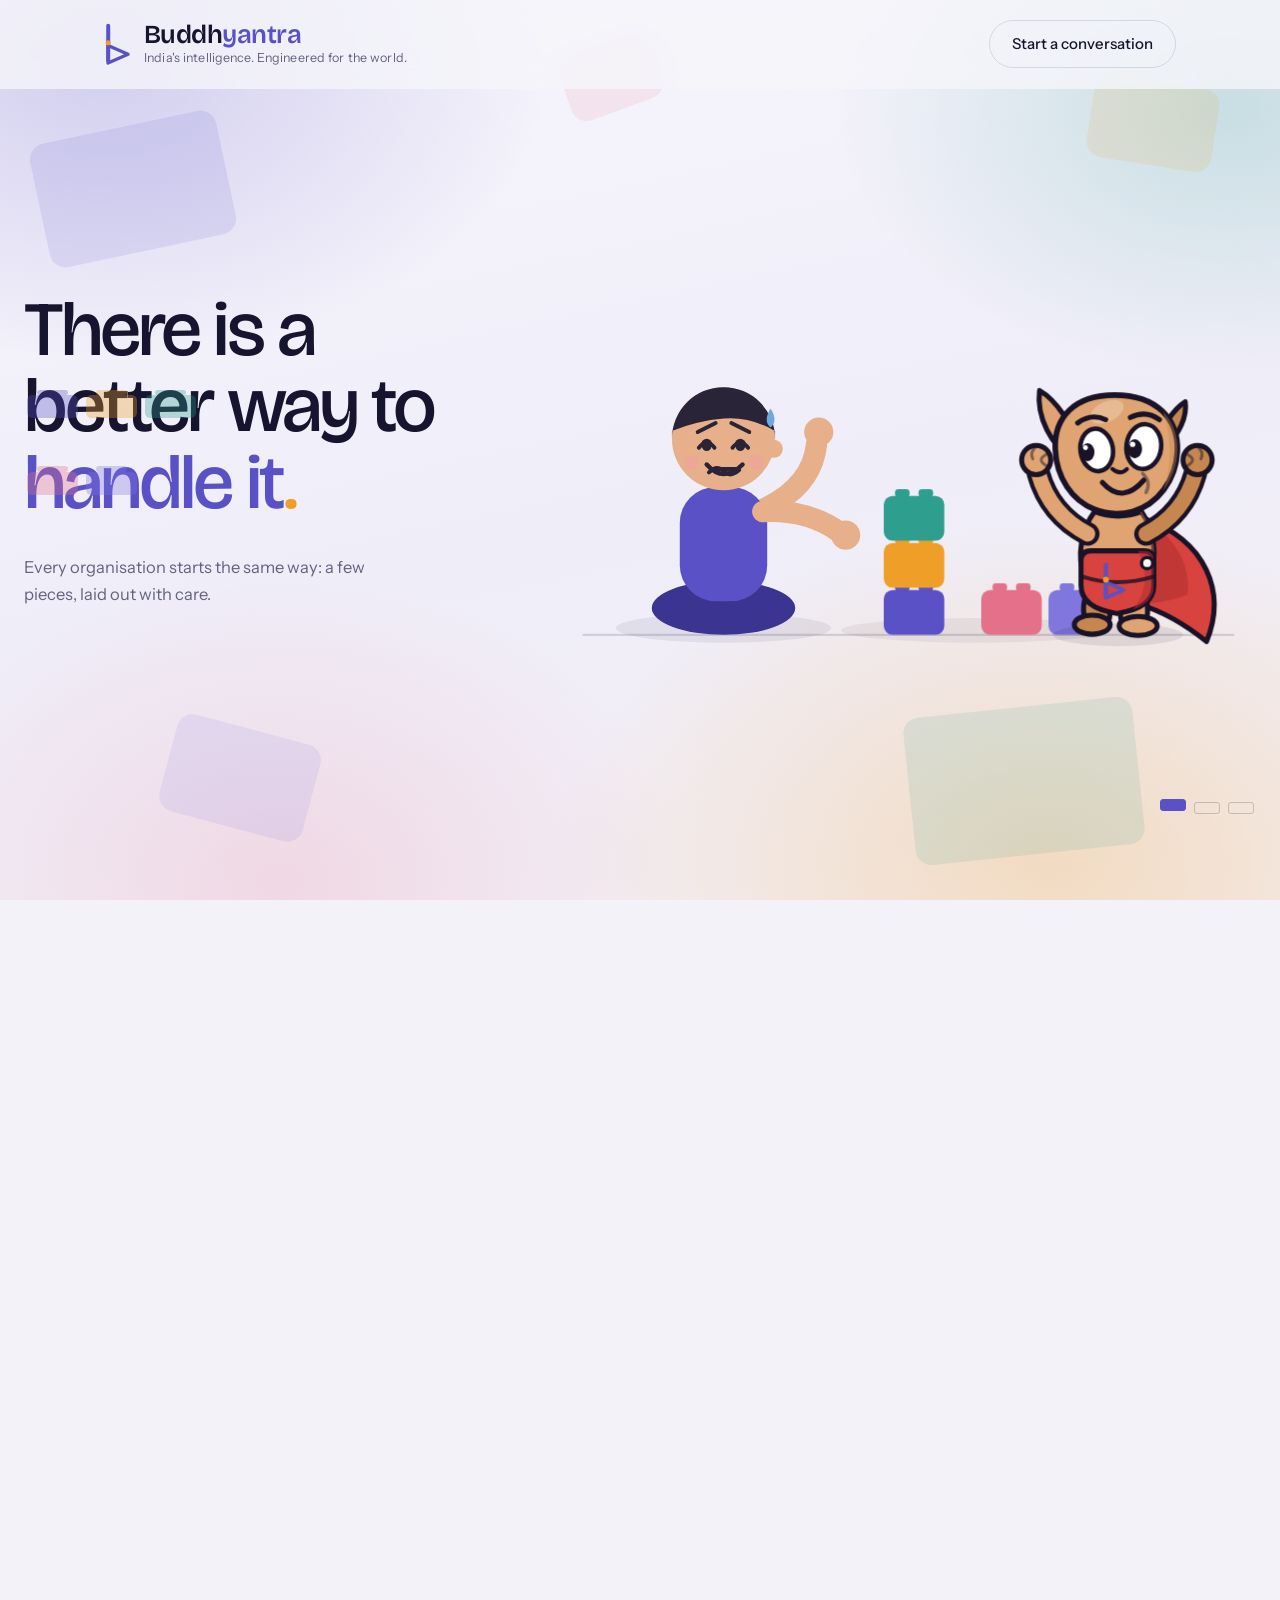
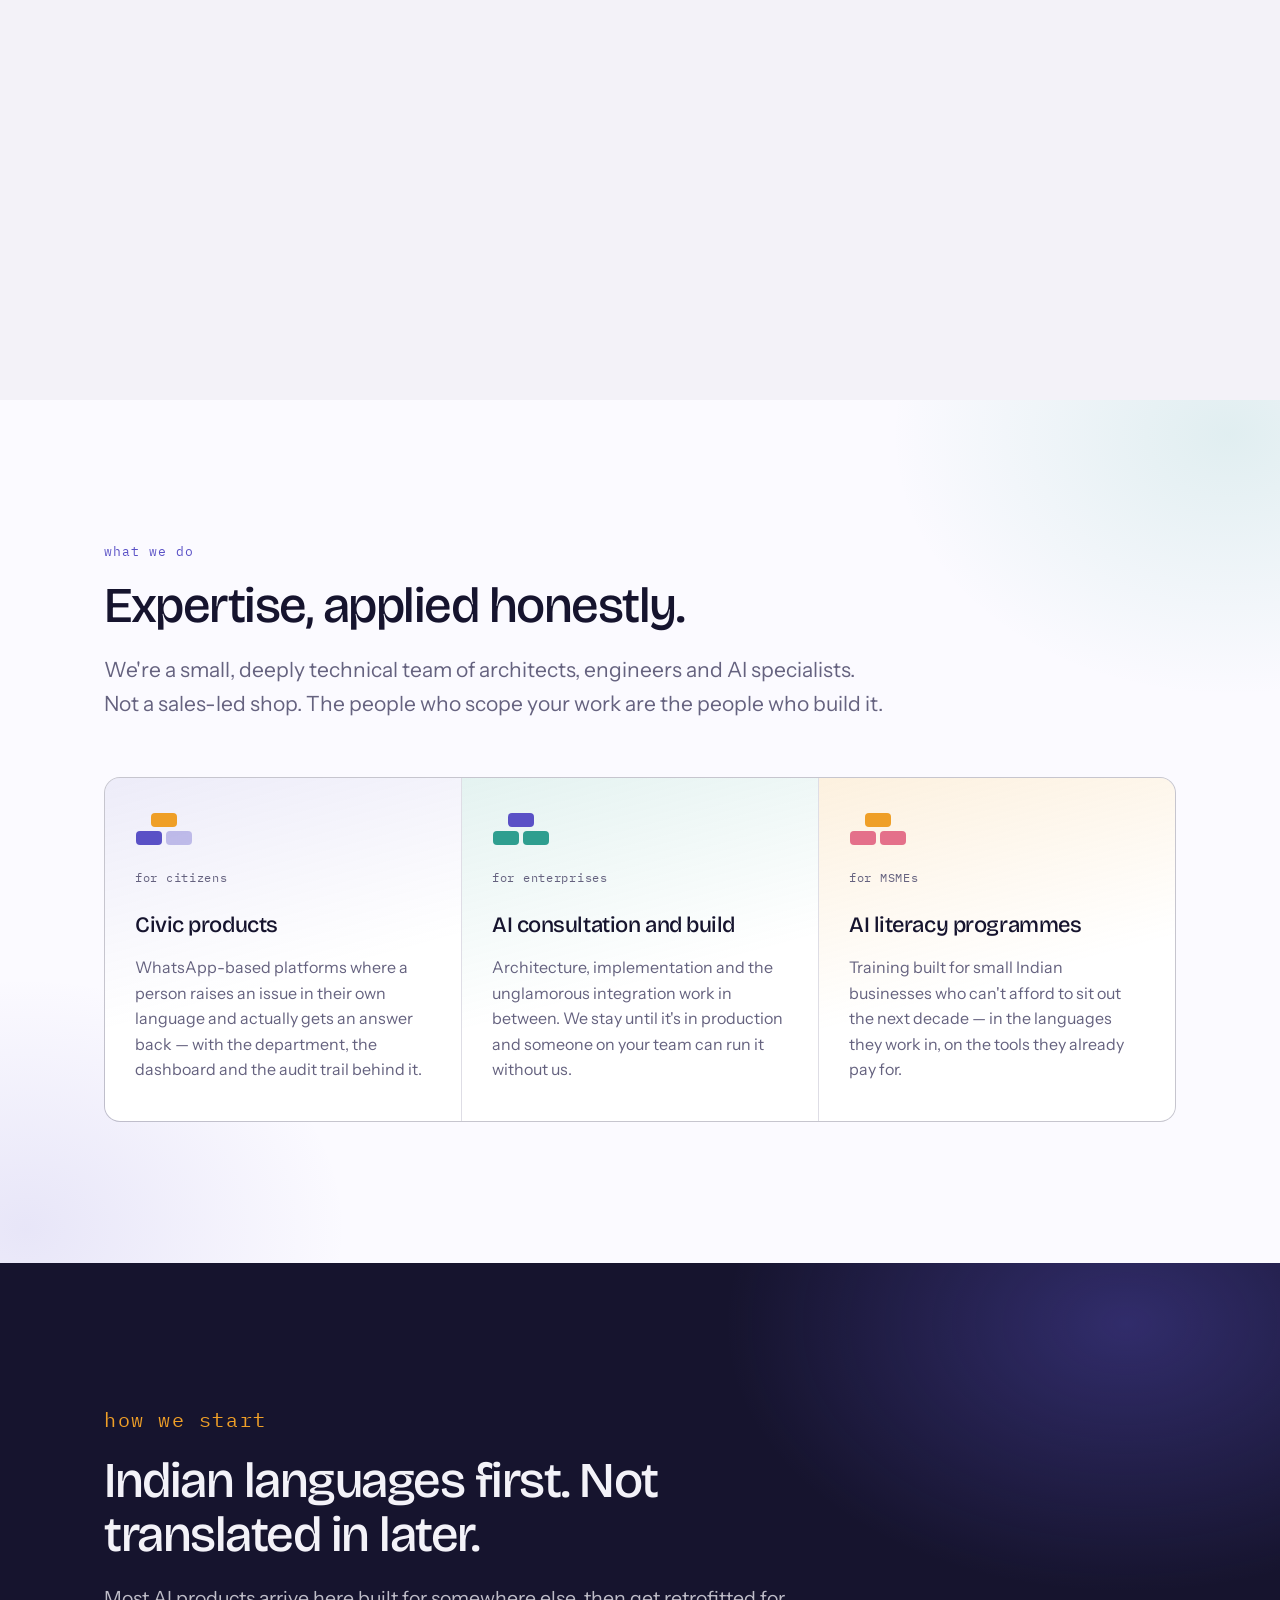
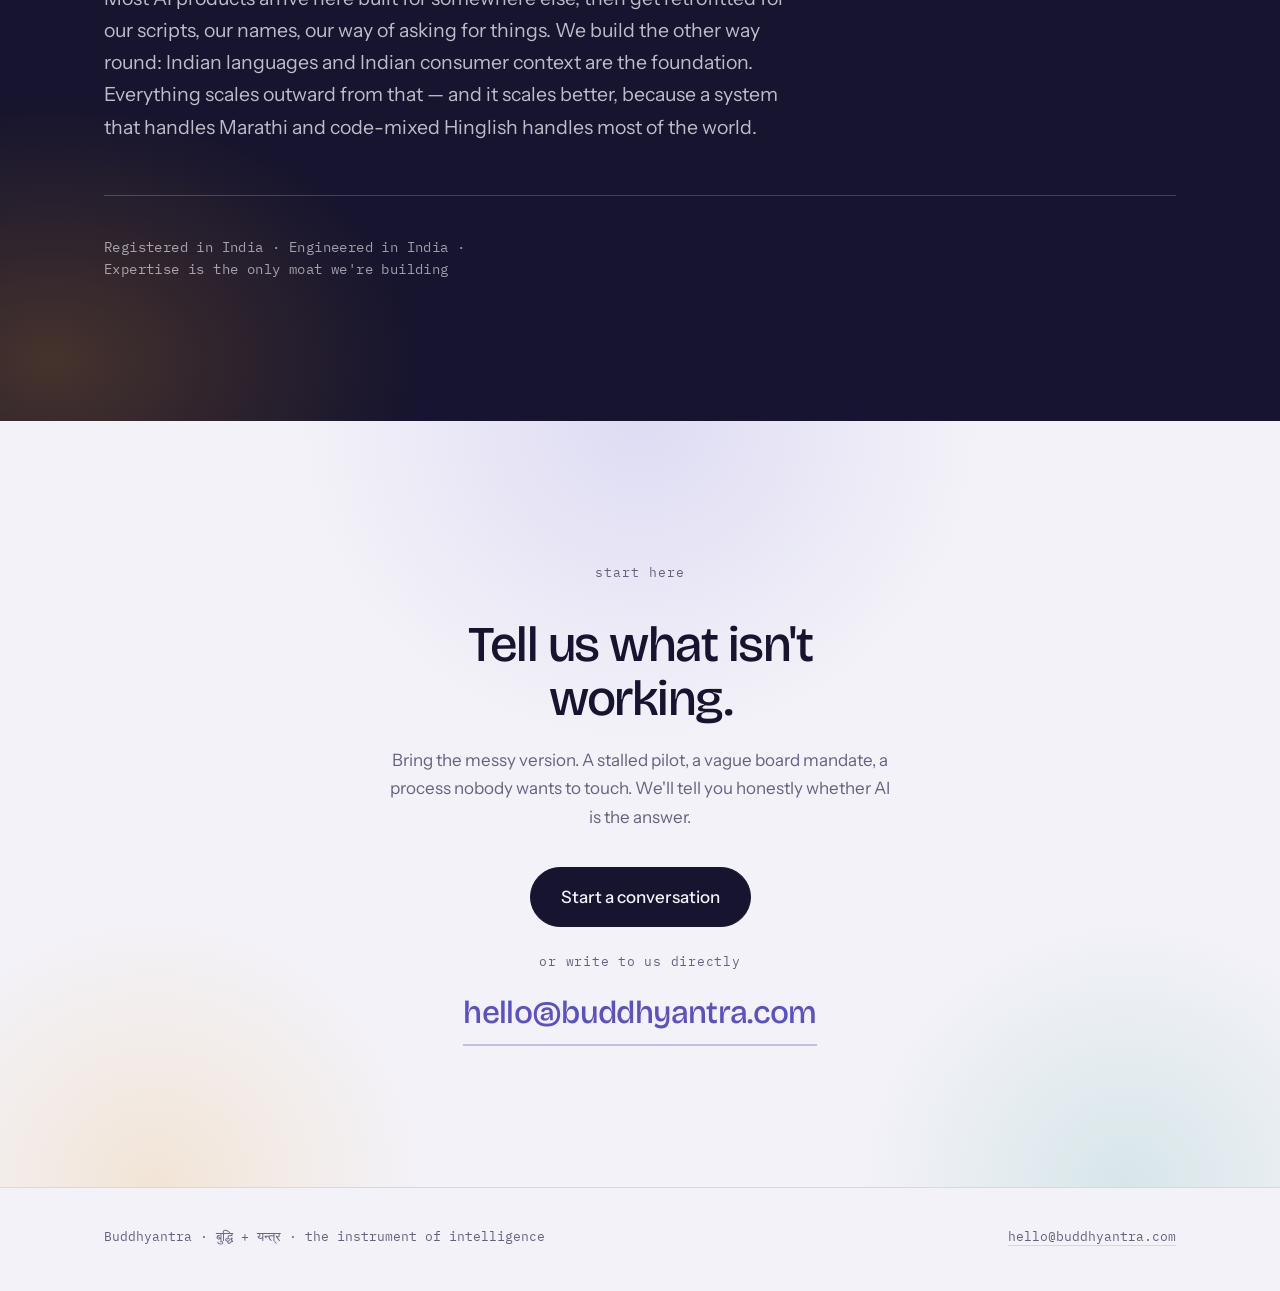
==== index.html @ 1460a819 "Update SVG path and circle positions for improved visual accuracy" ====
<!DOCTYPE html>
<html lang="en">
<head>
<meta charset="utf-8">
<meta name="viewport" content="width=device-width, initial-scale=1">
<title>Buddhyantra — India's intelligence. Engineered for the world.</title>
<meta name="description" content="An India-registered AI expertise company. Civic products, enterprise AI implementation, and AI literacy programmes for MSMEs.">
<link rel="preconnect" href="https://fonts.googleapis.com">
<link rel="preconnect" href="https://fonts.gstatic.com" crossorigin>
<link href="https://fonts.googleapis.com/css2?family=Bricolage+Grotesque:opsz,wght@12..96,400;12..96,500;12..96,700&family=IBM+Plex+Mono:wght@400;500&family=Instrument+Sans:wght@400;500;600&display=swap" rel="stylesheet">
<style>
:root{
  --paper:#F3F2F8;
  --paper-2:#FBFAFF;
  --ink:#16142E;
  --indigo:#5A51C6;
  --indigo-deep:#3B3490;
  --lav:#7F77DD;
  --marigold:#EF9F27;
  --teal:#2E9E8F;
  --rose:#E4708A;
  --cape:#D8433F;
  --cape-2:#B32F2F;
  --skin:#E8B08A;
  --skin-2:#E0A472;
  --skin-sh:#C6864F;
  --outline:#1A1226;
  --muted:#65627F;
  --line:rgba(22,20,46,.12);
  --display:"Bricolage Grotesque",system-ui,sans-serif;
  --body:"Instrument Sans",system-ui,sans-serif;
  --mono:"IBM Plex Mono",ui-monospace,monospace;
}
*{box-sizing:border-box}
html{scroll-behavior:smooth}
body{
  margin:0;background:var(--paper);color:var(--ink);
  font-family:var(--body);font-size:17px;line-height:1.65;
  -webkit-font-smoothing:antialiased;
}
.wrap{max-width:1120px;margin:0 auto;padding:0 24px}
.wrap-wide{max-width:1340px}
a{color:inherit}
:focus-visible{outline:2px solid var(--indigo);outline-offset:3px;border-radius:4px}

/* ---------- header ---------- */
.site-head{
  position:fixed;top:0;left:0;right:0;z-index:40;
  backdrop-filter:blur(12px);background:rgba(246,245,251,.8);
  border-bottom:1px solid transparent;transition:border-color .3s;
}
.site-head.stuck{border-bottom-color:var(--line)}
.head-in{display:flex;align-items:center;justify-content:space-between;gap:20px;height:88px}
.brand{display:flex;align-items:center;gap:13px;text-decoration:none;min-width:0}
.brand-txt{display:flex;flex-direction:column;gap:2px;min-width:0}
.brand-name{font-family:var(--display);font-size:26px;font-weight:600;letter-spacing:-.02em;line-height:1}
.brand-name em{font-style:normal;color:var(--indigo)}
.brand-tag{font-family:var(--body);font-size:12.5px;color:var(--muted);letter-spacing:.01em;line-height:1.3}
.btn{
  display:inline-block;font-family:var(--body);font-size:15px;font-weight:500;
  padding:11px 22px;border-radius:999px;text-decoration:none;white-space:nowrap;
  background:var(--ink);color:var(--paper);border:1px solid var(--ink);
  transition:background .2s,color .2s,transform .2s;
}
.btn:hover{background:var(--indigo);border-color:var(--indigo);transform:translateY(-1px)}
.btn-ghost{background:transparent;color:var(--ink);border-color:var(--line)}
.btn-ghost:hover{background:var(--ink);color:var(--paper);border-color:var(--ink)}
.btn-lg{font-size:17px;padding:15px 30px}

/* ---------- scroll stage ---------- */
.stage-wrap{height:400vh;position:relative}
.stage{
  position:sticky;top:0;height:100vh;min-height:620px;
  display:flex;align-items:center;overflow:hidden;
  background:
    radial-gradient(52% 50% at 8% 6%, rgba(90,81,198,.24), transparent 68%),
    radial-gradient(44% 42% at 96% 12%, rgba(46,158,143,.22), transparent 70%),
    radial-gradient(56% 54% at 82% 96%, rgba(239,159,39,.26), transparent 70%),
    radial-gradient(46% 48% at 22% 98%, rgba(228,112,138,.18), transparent 70%),
    linear-gradient(168deg, #F7F5FC 0%, #EFEDF8 55%, #F4F0F7 100%);
}
.stage-bg{position:absolute;inset:0;pointer-events:none;z-index:0}
.fb{position:absolute;display:block;border-radius:16px;opacity:.12}
.fb1{--r:-12deg;width:190px;height:126px;background:var(--indigo);left:3%;top:14%;
  transform:rotate(var(--r));animation:floatA 15s ease-in-out infinite}
.fb2{--r:9deg;width:126px;height:84px;background:var(--marigold);right:5%;top:9%;
  transform:rotate(var(--r));animation:floatB 18s ease-in-out infinite}
.fb3{--r:-6deg;width:230px;height:148px;background:var(--teal);right:11%;bottom:5%;
  transform:rotate(var(--r));animation:floatA 21s ease-in-out infinite reverse}
.fb4{--r:15deg;width:148px;height:100px;background:var(--lav);left:13%;bottom:8%;
  transform:rotate(var(--r));animation:floatB 13s ease-in-out infinite reverse}
.fb5{--r:-20deg;width:96px;height:66px;background:var(--rose);left:44%;top:5%;
  transform:rotate(var(--r));animation:floatA 17s ease-in-out infinite}
@keyframes floatA{0%,100%{transform:rotate(var(--r)) translateY(0)}
  50%{transform:rotate(var(--r)) translateY(-28px)}}
@keyframes floatB{0%,100%{transform:rotate(var(--r)) translate(0,0)}
  50%{transform:rotate(var(--r)) translate(-18px,20px)}}

.stage-grid{
  position:relative;z-index:1;
  display:grid;grid-template-columns:.84fr 1.16fr;gap:34px;align-items:center;width:100%;
}
.stage-grid > div{min-width:0}
.sentence-wrap{position:relative;font-family:var(--display);
  font-size:clamp(38px,6vw,86px);line-height:1}
.sentence{margin:0;font-size:inherit;font-weight:500;line-height:1;letter-spacing:-.038em}
.ph-layer{position:absolute;inset:0;font-size:inherit;pointer-events:none}
.ph{position:absolute;left:.04em;height:1em;display:flex;align-items:center;gap:.11em;
  transition:opacity .5s ease,transform .6s cubic-bezier(.2,.9,.3,1)}
.ph-2{top:1em}
.ph-3{top:2em}
.ph i{position:relative;display:block;width:.66em;height:.3em;border-radius:.07em;opacity:.32}
.ph i::before{content:"";position:absolute;left:.13em;top:-.075em;
  width:.4em;height:.075em;border-radius:.04em;background:inherit}
.ph-2 i:nth-child(1){background:var(--indigo)}
.ph-2 i:nth-child(2){background:var(--marigold)}
.ph-2 i:nth-child(3){background:var(--teal)}
.ph-3 i:nth-child(1){background:var(--rose)}
.ph-3 i:nth-child(2){background:var(--lav)}
.stage[data-beat="1"] .ph-2,
.stage[data-beat="2"] .ph-2,
.stage[data-beat="2"] .ph-3{opacity:0;transform:translateX(-.18em)}
.line{display:block;opacity:0;transform:translateY(30px) rotate(-2.6deg);
  transform-origin:left bottom;
  transition:opacity .5s ease,transform .85s cubic-bezier(.18,1.15,.3,1)}
.line.on{opacity:1;transform:none}
.line-3{color:var(--indigo)}
.dot{color:var(--marigold)}

.beat-note{margin:32px 0 0;max-width:36ch;color:var(--muted);font-size:16.5px;min-height:3.3em}
.beat-note span{display:none}
.beat-note span.on{display:inline;animation:noteIn .5s ease both}
@keyframes noteIn{from{opacity:0;transform:translateY(6px)}to{opacity:1;transform:none}}

.beats{position:absolute;right:26px;bottom:86px;z-index:2;display:flex;gap:8px}
.beats i{display:block;width:26px;height:12px;border-radius:3px;
  border:1.5px solid rgba(22,20,46,.2);background:transparent;
  transition:background .45s,border-color .45s,transform .45s}
.beats i.on{background:var(--indigo);border-color:var(--indigo);transform:translateY(-3px)}

/* ---------- scene ---------- */
.scene{width:100%;height:auto;max-height:86vh;display:block}
.cam{transform-box:view-box;transform-origin:300px 300px;
  transform:scale(calc(1 + var(--p,0) * .05))}

.blk{transform-box:view-box;transform-origin:0 0;
  transition:transform 900ms cubic-bezier(.22,.85,.28,1)}
.stage[data-beat="2"] .blk{transition-duration:1000ms;
  transition-timing-function:cubic-bezier(.16,1.3,.3,1)}
.bi{transform-box:fill-box;transform-origin:50% 50%;
  animation:drop .75s cubic-bezier(.2,1.25,.35,1) both}
@keyframes drop{from{transform:translateY(-52px);opacity:0}to{transform:none;opacity:1}}
#b1 .bi{animation-delay:.10s} #b2 .bi{animation-delay:.22s} #b3 .bi{animation-delay:.34s}
#b4 .bi{animation-delay:.46s} #b5 .bi{animation-delay:.58s}

#tower{transform-box:view-box;transform-origin:315px 380px}
.stage[data-beat="1"] #tower{animation:teeter 1.15s ease-in-out infinite}
@keyframes teeter{0%,100%{transform:rotate(-1.5deg)}50%{transform:rotate(2deg)}}
.stage[data-beat="2"] #tower{animation:settle .55s cubic-bezier(.25,.9,.3,1) 1s both}
@keyframes settle{0%,100%{transform:none}40%{transform:scaleY(.955) scaleX(1.02)}}

.kid-wrap{transform-box:view-box;transform-origin:145px 380px;
  animation:bob 3.8s ease-in-out infinite}
@keyframes bob{0%,100%{transform:translateY(0)}50%{transform:translateY(-3.5px)}}
.stage[data-beat="1"] .kid-wrap{animation:fret .55s ease-in-out infinite}
@keyframes fret{0%,100%{transform:translate(0,0)}25%{transform:translate(-2px,1px)}75%{transform:translate(2px,-1px)}}
.stage[data-beat="2"] .kid-wrap{animation:hop 4s cubic-bezier(.25,.9,.3,1) .95s infinite}
@keyframes hop{
  0%{transform:translateY(0)} 6%{transform:translateY(-13px)}
  13%{transform:translateY(0)} 19%{transform:translateY(-6px)}
  25%,100%{transform:translateY(0)}
}

.fx{opacity:0;transition:opacity .35s ease}
.sweat{transform-box:fill-box;transform-origin:50% 50%}
.stage[data-beat="1"] .sweat{animation:sweat 1.8s ease-in infinite}
@keyframes sweat{0%{transform:translateY(0);opacity:0}18%{opacity:1}
  72%{opacity:1}100%{transform:translateY(17px);opacity:0}}

.wob{opacity:0}
.stage[data-beat="1"] .wob{animation:wob 1.15s ease-in-out infinite}
@keyframes wob{0%,100%{opacity:.15}50%{opacity:.75}}

/* hero kid */
.hero{opacity:0;transform-box:view-box;transform-origin:0 0;
  transform:translate(160px,-34px) rotate(7deg);
  transition:opacity .5s ease,transform 1.05s cubic-bezier(.2,1.08,.3,1)}
.stage[data-beat="2"] .hero{opacity:1;transform:none}
.hero-in{transform-box:view-box;transform-origin:0 0}
.stage[data-beat="2"] .hero-in{animation:heroBob 3s ease-in-out 1.15s infinite}
@keyframes heroBob{0%,100%{transform:translateY(0)}50%{transform:translateY(-5px)}}
.cape{transform-box:view-box;transform-origin:519px 266px}
.stage[data-beat="2"] .cape{animation:flutter 1.7s ease-in-out infinite}
@keyframes flutter{0%,100%{transform:rotate(-2.5deg) skewY(1deg)}50%{transform:rotate(3.5deg) skewY(-1.5deg)}}
.bolt{transform-box:fill-box;transform-origin:50% 100%}
.stage[data-beat="2"] .bolt{animation:zap 2.6s ease-in-out 1.4s infinite}
@keyframes zap{0%,80%,100%{transform:scale(1)}88%{transform:scale(1.16) rotate(-6deg)}}

.spark{transform-box:fill-box;transform-origin:50% 50%;opacity:0}
.stage[data-beat="2"] .spark{animation:pop 1s ease-out both}
@keyframes pop{0%{transform:scale(0) rotate(0);opacity:0}
  35%{opacity:1}100%{transform:scale(1.6) rotate(70deg);opacity:0}}
.s1{animation-delay:1.05s} .s2{animation-delay:1.18s} .s3{animation-delay:1.3s}
.s4{animation-delay:1.42s} .s5{animation-delay:1.54s}

.stage[data-beat="0"] .f-calm,
.stage[data-beat="1"] .f-tense,
.stage[data-beat="2"] .f-happy{opacity:1}
.stage[data-beat="0"] .arm-reach,
.stage[data-beat="1"] .arm-reach,
.stage[data-beat="2"] .arm-up{opacity:1}

.stage[data-beat="0"] #b1{transform:translate(315px,360px) rotate(0deg)}
.stage[data-beat="0"] #b2{transform:translate(315px,318px) rotate(0deg)}
.stage[data-beat="0"] #b3{transform:translate(315px,276px) rotate(0deg)}
.stage[data-beat="0"] #b4{transform:translate(402px,360px) rotate(0deg)}
.stage[data-beat="0"] #b5{transform:translate(462px,360px) rotate(0deg)}

.stage[data-beat="1"] #b1{transform:translate(315px,360px) rotate(-4deg)}
.stage[data-beat="1"] #b2{transform:translate(307px,316px) rotate(-11deg)}
.stage[data-beat="1"] #b3{transform:translate(291px,271px) rotate(-20deg)}
.stage[data-beat="1"] #b4{transform:translate(267px,227px) rotate(-32deg)}
.stage[data-beat="1"] #b5{transform:translate(234px,187px) rotate(-47deg)}

.stage[data-beat="2"] #b1{transform:translate(300px,360px) rotate(0deg)}
.stage[data-beat="2"] #b4{transform:translate(358px,360px) rotate(0deg);transition-delay:.06s}
.stage[data-beat="2"] #b2{transform:translate(416px,360px) rotate(0deg);transition-delay:.12s}
.stage[data-beat="2"] #b3{transform:translate(329px,318px) rotate(0deg);transition-delay:.3s}
.stage[data-beat="2"] #b5{transform:translate(387px,318px) rotate(0deg);transition-delay:.44s}

/* ---------- bands ---------- */
.band{padding:clamp(84px,11vw,150px) 0;position:relative}
.band-paper{
  background:
    radial-gradient(40% 46% at 96% 4%, rgba(46,158,143,.13), transparent 66%),
    radial-gradient(38% 44% at 2% 96%, rgba(90,81,198,.12), transparent 66%),
    var(--paper-2);
}
.label{font-family:var(--mono);font-size:12.5px;letter-spacing:.08em;color:var(--indigo);margin:0 0 18px}
h2{font-family:var(--display);font-weight:500;letter-spacing:-.03em;
  font-size:clamp(30px,4.2vw,50px);line-height:1.08;margin:0 0 20px}
.lede{font-size:clamp(18px,2vw,21px);line-height:1.6;color:var(--muted);max-width:56ch;margin:0}

.reveal{opacity:0;transform:translateY(22px);
  transition:opacity .7s ease,transform .8s cubic-bezier(.2,.9,.3,1)}
.reveal.in{opacity:1;transform:none}

.offers{display:grid;grid-template-columns:repeat(3,1fr);gap:1px;
  background:var(--line);border:1px solid var(--line);border-radius:16px;
  overflow:hidden;margin-top:56px}
.offer{padding:34px 30px 38px}
.offer-a{background:linear-gradient(165deg,rgba(90,81,198,.11),rgba(255,255,255,0) 58%),#FFF}
.offer-b{background:linear-gradient(165deg,rgba(46,158,143,.13),rgba(255,255,255,0) 58%),#FFF}
.offer-c{background:linear-gradient(165deg,rgba(239,159,39,.15),rgba(255,255,255,0) 58%),#FFF}
.offer .who{font-family:var(--mono);font-size:12px;letter-spacing:.06em;color:var(--muted);margin:0 0 20px}
.offer h3{font-family:var(--display);font-weight:500;font-size:22px;letter-spacing:-.02em;margin:0 0 12px}
.offer p{margin:0;font-size:16px;color:var(--muted);line-height:1.6}
.glyph{display:block;margin:0 0 22px}
.glyph rect{transition:transform .5s cubic-bezier(.2,1.2,.3,1);transform-box:fill-box;transform-origin:50% 100%}
.offer:hover .glyph rect:nth-child(3){transform:translateY(-5px)}

.claim{
  background:
    radial-gradient(46% 52% at 88% 8%, rgba(90,81,198,.4), transparent 68%),
    radial-gradient(42% 50% at 4% 92%, rgba(239,159,39,.22), transparent 68%),
    var(--ink);
  color:var(--paper);
}
.claim .label{color:var(--marigold)}
.claim h2{max-width:20ch}
.claim p{color:rgba(243,242,248,.76);max-width:54ch;font-size:clamp(17px,1.8vw,19.5px)}
.claim .rule{height:1px;background:rgba(243,242,248,.2);margin:52px 0 40px}
.claim .aside{font-family:var(--mono);font-size:13.5px;color:rgba(243,242,248,.62);letter-spacing:.03em;margin:0}

.cta{
  text-align:center;
  background:
    radial-gradient(38% 60% at 50% 0%, rgba(127,119,221,.18), transparent 70%),
    radial-gradient(30% 50% at 12% 100%, rgba(239,159,39,.16), transparent 70%),
    radial-gradient(30% 50% at 88% 100%, rgba(46,158,143,.14), transparent 70%),
    var(--paper);
}
.cta h2{max-width:16ch;margin-inline:auto}
.cta p{margin:0 auto 36px;max-width:46ch;color:var(--muted)}
.cta-actions{display:flex;flex-direction:column;align-items:center;gap:16px}
.cta .mail-hint{font-family:var(--mono);font-size:12.5px;letter-spacing:.06em;
  color:var(--muted);margin:8px 0 0}
.mail-link{font-family:var(--display);font-size:clamp(21px,2.7vw,32px);font-weight:500;
  letter-spacing:-.02em;color:var(--indigo);text-decoration:none;padding-bottom:4px;
  border-bottom:2px solid rgba(90,81,198,.32);transition:color .2s,border-color .2s}
.mail-link:hover{color:var(--indigo-deep);border-bottom-color:var(--indigo-deep)}

.site-foot{border-top:1px solid var(--line);padding:38px 0 44px;background:var(--paper)}
.foot-in{display:flex;flex-wrap:wrap;gap:20px;align-items:center;justify-content:space-between}
.foot-in p{margin:0;font-family:var(--mono);font-size:13px;color:var(--muted)}
.foot-in a{color:var(--muted);text-decoration:none;border-bottom:1px solid var(--line)}
.foot-in a:hover{color:var(--ink)}

@media (max-width:900px){
  .head-in{height:78px}
  .brand-tag{display:none}
  .brand-name{font-size:22px}
  .stage-wrap{height:330vh}
  .stage-grid{grid-template-columns:1fr;gap:10px}
  .scene{order:-1;max-height:44vh}
  .beats{bottom:26px;right:20px}
  .beat-note{min-height:4.6em;margin-top:20px}
  .fb1,.fb3{display:none}
  .offers{grid-template-columns:1fr;margin-top:40px}
}
@media (prefers-reduced-motion:reduce){
  html{scroll-behavior:auto}
  *,*::before,*::after{animation:none !important;transition-duration:.01ms !important}
  .line,.reveal{opacity:1;transform:none}
  .cam{transform:none}
}
</style>
</head>
<body>

<header class="site-head" id="head">
  <div class="wrap head-in">
    <a class="brand" href="#top" aria-label="Buddhyantra, home">
      <svg width="27" height="43" viewBox="0 0 74 118" aria-hidden="true">
        <rect x="6" y="2" width="11" height="106" rx="5.5" fill="#5A51C6"/>
        <path d="M11 62 L66 86 L11 110 Z" fill="none" stroke="#5A51C6" stroke-width="9" stroke-linejoin="round" stroke-linecap="round"/>
        <circle cx="11.5" cy="54" r="7" fill="#EF9F27"/>
      </svg>
      <span class="brand-txt">
        <span class="brand-name">Buddh<em>yantra</em></span>
        <span class="brand-tag">India's intelligence. Engineered for the world.</span>
      </span>
    </a>
    <a class="btn btn-ghost" href="#talk">Start a conversation</a>
  </div>
</header>

<main id="top">

<section class="stage-wrap" id="stagewrap">
  <div class="stage" id="stage" data-beat="0">
    <div class="stage-bg" aria-hidden="true">
      <span class="fb fb1"></span><span class="fb fb2"></span><span class="fb fb3"></span>
      <span class="fb fb4"></span><span class="fb fb5"></span>
    </div>
    <div class="beats" aria-hidden="true"><i class="on"></i><i></i><i></i></div>

    <div class="wrap wrap-wide stage-grid">
      <div>
        <div class="sentence-wrap">
          <h1 class="sentence">
            <span class="line line-1 on">There is a</span>
            <span class="line line-2">better way to</span>
            <span class="line line-3">handle it<span class="dot">.</span></span>
          </h1>
          <div class="ph-layer" aria-hidden="true">
            <span class="ph ph-2"><i></i><i></i><i></i></span>
            <span class="ph ph-3"><i></i><i></i></span>
          </div>
        </div>
        <p class="beat-note" aria-live="polite">
          <span class="n1 on">Every organisation starts the same way: a few pieces, laid out with care.</span>
          <span class="n2">Then it grows. Models bolted on, pilots that never shipped, a stack nobody owns.</span>
          <span class="n3">We don't take the blocks away. We steady them, then show you how to build.</span>
        </p>
      </div>

      <svg class="scene" viewBox="0 0 620 430" role="img" aria-label="A child builds with blocks: a neat stack, then a toppling tower, then a solid structure steadied by a caped hero kid wearing the Buddhyantra mark.">
       <g class="cam">
        <ellipse cx="145" cy="374" rx="96" ry="13" fill="#16142E" opacity=".07"/>
        <ellipse cx="370" cy="376" rx="120" ry="11" fill="#16142E" opacity=".06"/>
        <line x1="20" y1="380" x2="600" y2="380" stroke="#16142E" stroke-opacity=".14" stroke-width="2" stroke-linecap="round"/>

        <g class="kid-wrap">
          <path class="fx arm-up" d="M180 268 Q224 248 228 210" fill="none" stroke="var(--skin)" stroke-width="19" stroke-linecap="round"/>
          <circle class="fx arm-up" cx="230" cy="199" r="13" fill="var(--skin)"/>
          <ellipse cx="145" cy="356" rx="64" ry="24" fill="var(--indigo-deep)"/>
          <rect x="106" y="248" width="78" height="102" rx="32" fill="var(--indigo)"/>
          <circle cx="190" cy="214" r="8" fill="var(--skin)"/>
          <circle cx="145" cy="205" r="46" fill="var(--skin)"/>
          <path d="M99 205 A46 46 0 0 1 191 205 L191 198 Q168 185 145 187 Q122 189 99 198 Z" fill="#2A2438"/>

          <g class="fx f-calm">
            <circle cx="130" cy="210" r="5" fill="#2A2438"/>
            <circle cx="160" cy="210" r="5" fill="#2A2438"/>
            <path d="M136 232 L156 232" stroke="#2A2438" stroke-width="3.5" stroke-linecap="round"/>
          </g>

          <g class="fx f-tense">
            <circle cx="130" cy="212" r="4" fill="#2A2438"/>
            <circle cx="160" cy="212" r="4" fill="#2A2438"/>
            <path d="M122 199 L138 191" stroke="#2A2438" stroke-width="3.5" stroke-linecap="round"/>
            <path d="M168 199 L152 191" stroke="#2A2438" stroke-width="3.5" stroke-linecap="round"/>
            <path d="M132 235 Q139 228 145 234 Q151 240 159 233" fill="none" stroke="#2A2438" stroke-width="3.5" stroke-linecap="round"/>
            <path class="sweat" d="M187 178 Q194 189 187 195 Q180 189 187 178 Z" fill="#6FA8DC"/>
          </g>

          <g class="fx f-happy">
            <circle cx="116" cy="226" r="7" fill="#F2A0A0" opacity=".5"/>
            <circle cx="174" cy="226" r="7" fill="#F2A0A0" opacity=".5"/>
            <path d="M123 213 Q130 204 137 213" fill="none" stroke="#2A2438" stroke-width="3.5" stroke-linecap="round"/>
            <path d="M153 213 Q160 204 167 213" fill="none" stroke="#2A2438" stroke-width="3.5" stroke-linecap="round"/>
            <path d="M130 228 Q145 245 162 228" fill="none" stroke="#2A2438" stroke-width="4" stroke-linecap="round"/>
          </g>

          <path class="fx arm-reach" d="M180 270 Q220 268 248 288" fill="none" stroke="var(--skin)" stroke-width="19" stroke-linecap="round"/>
          <circle class="fx arm-reach" cx="254" cy="291" r="13" fill="var(--skin)"/>
        </g>

        <g class="wob">
          <path d="M196 150 Q206 141 216 150" fill="none" stroke="#16142E" stroke-width="3" stroke-linecap="round" opacity=".55"/>
          <path d="M186 164 Q198 152 210 164" fill="none" stroke="#16142E" stroke-width="3" stroke-linecap="round" opacity=".3"/>
        </g>

        <g id="tower">
          <g class="blk" id="b1"><g class="bi">
            <rect x="-27" y="-20" width="54" height="40" rx="8" fill="var(--indigo)"/>
            <rect x="-17" y="-26" width="13" height="7" rx="3" fill="var(--indigo)"/>
            <rect x="4" y="-26" width="13" height="7" rx="3" fill="var(--indigo)"/>
          </g></g>
          <g class="blk" id="b2"><g class="bi">
            <rect x="-27" y="-20" width="54" height="40" rx="8" fill="var(--marigold)"/>
            <rect x="-17" y="-26" width="13" height="7" rx="3" fill="var(--marigold)"/>
            <rect x="4" y="-26" width="13" height="7" rx="3" fill="var(--marigold)"/>
          </g></g>
          <g class="blk" id="b3"><g class="bi">
            <rect x="-27" y="-20" width="54" height="40" rx="8" fill="var(--teal)"/>
            <rect x="-17" y="-26" width="13" height="7" rx="3" fill="var(--teal)"/>
            <rect x="4" y="-26" width="13" height="7" rx="3" fill="var(--teal)"/>
          </g></g>
          <g class="blk" id="b4"><g class="bi">
            <rect x="-27" y="-20" width="54" height="40" rx="8" fill="var(--rose)"/>
            <rect x="-17" y="-26" width="13" height="7" rx="3" fill="var(--rose)"/>
            <rect x="4" y="-26" width="13" height="7" rx="3" fill="var(--rose)"/>
          </g></g>
          <g class="blk" id="b5"><g class="bi">
            <rect x="-27" y="-20" width="54" height="40" rx="8" fill="var(--lav)"/>
            <rect x="-17" y="-26" width="13" height="7" rx="3" fill="var(--lav)"/>
            <rect x="4" y="-26" width="13" height="7" rx="3" fill="var(--lav)"/>
          </g></g>
        </g>

        <g class="fx hero">
         <g class="hero-in">
          <defs>
            <clipPath id="hclip"><path d="M494 166 C532 166 551 188 550 216 C549 242 532 264 510 270 C498 273 486 272 476 268 C456 260 442 240 441 214 C440 186 458 166 494 166 Z"/></clipPath>
            <clipPath id="tclip"><path d="M476 270 C464 286 460 310 467 328 Q496 341 525 328 C533 310 529 286 518 270 Q497 278 476 270 Z"/></clipPath>
            <clipPath id="dclip"><path d="M464 314 Q464 305 473 305 L520 305 Q529 305 529 314 L529 336 Q529 356 496 361 Q464 356 464 336 Z"/></clipPath>
          </defs>

          <ellipse cx="497" cy="380" rx="58" ry="10" fill="#16142E" opacity=".09"/>

          <g class="cape">
            <path d="M520 276 C576 296 594 342 576 386 C554 368 534 358 514 352 Z"
              fill="var(--cape)" stroke="var(--outline)" stroke-width="4.5" stroke-linejoin="round"/>
            <path d="M520 276 C550 294 562 320 559 344 C545 350 530 352 514 352 Z"
              fill="var(--cape-2)" opacity=".6"/>
          </g>

          <g stroke="var(--outline)" stroke-width="4.5" stroke-linejoin="round" stroke-linecap="round">
            <path d="M456 222 C438 212 424 186 427 162 C443 171 457 195 463 212 Z" fill="var(--skin-2)"/>
            <path d="M540 212 C551 201 559 186 557 172 C546 179 537 194 533 206 Z" fill="var(--skin-sh)"/>

            <path d="M476 330 C467 341 464 357 468 367 C472 375 479 377 485 373 C491 369 491 355 489 343 Z" fill="var(--skin-sh)"/>
            <ellipse cx="474" cy="371" rx="16" ry="8.5" fill="var(--skin-sh)"/>
            <path d="M508 332 C499 345 497 361 501 370 C505 378 514 379 519 374 C525 368 524 353 521 341 Z" fill="var(--skin-2)"/>
            <ellipse cx="515" cy="372" rx="17" ry="8.5" fill="var(--skin-2)"/>

            <path d="M476 270 C464 286 460 310 467 328 Q496 341 525 328 C533 310 529 286 518 270 Q497 278 476 270 Z" fill="var(--skin-2)"/>
          </g>
          <g clip-path="url(#tclip)">
            <path d="M512 262 C528 288 528 316 516 344 L536 344 L536 262 Z" fill="var(--skin-sh)" opacity=".45"/>
          </g>

          <path d="M464 314 Q464 305 473 305 L520 305 Q529 305 529 314 L529 336 Q529 356 496 361 Q464 356 464 336 Z"
            fill="var(--cape)" stroke="var(--outline)" stroke-width="4.5" stroke-linejoin="round"/>
          <g clip-path="url(#dclip)">
            <path d="M512 300 C526 322 524 346 504 364 L536 364 L536 300 Z" fill="var(--cape-2)" opacity=".55"/>
          </g>
          <path d="M465 328 Q496 338 529 328" fill="none" stroke="var(--outline)" stroke-width="3.5" stroke-linecap="round" opacity=".8"/>
          <circle cx="523" cy="316" r="5" fill="#FFFFFF" stroke="var(--outline)" stroke-width="3"/>
          <g transform="translate(482.9,315) scale(.29)">
            <rect x="5" y="2" width="13" height="106" rx="6.5" fill="var(--indigo)"/>
            <path d="M11 62 L66 86 L11 110 Z" fill="none" stroke="var(--indigo)" stroke-width="11" stroke-linejoin="round" stroke-linecap="round"/>
            <circle cx="11.5" cy="54" r="9" fill="var(--marigold)"/>
          </g>

          <path d="M522 290 Q556 272 566 236" fill="none" stroke="var(--outline)" stroke-width="21" stroke-linecap="round"/>
          <path d="M522 290 Q556 272 566 236" fill="none" stroke="var(--skin-sh)" stroke-width="13.5" stroke-linecap="round"/>
          <circle cx="568" cy="224" r="13" fill="var(--skin-sh)" stroke="var(--outline)" stroke-width="4.5"/>
          <path d="M559 219 Q568 224 559 229 M568 212 Q574 217 571 223" fill="none" stroke="var(--outline)" stroke-width="2.5" stroke-linecap="round" opacity=".5"/>


          <path d="M470 290 Q436 272 426 236" fill="none" stroke="var(--outline)" stroke-width="21" stroke-linecap="round"/>
          <path d="M470 290 Q436 272 426 236" fill="none" stroke="var(--skin-2)" stroke-width="13.5" stroke-linecap="round"/>
          <circle cx="424" cy="224" r="13" fill="var(--skin-2)" stroke="var(--outline)" stroke-width="4.5"/>
          <path d="M433 219 Q424 224 433 229 M424 212 Q418 217 421 223" fill="none" stroke="var(--outline)" stroke-width="2.5" stroke-linecap="round" opacity=".5"/>

          <path d="M494 166 C532 166 551 188 550 216 C549 242 532 264 510 270 C498 273 486 272 476 268 C456 260 442 240 441 214 C440 186 458 166 494 166 Z"
            fill="var(--skin-2)" stroke="var(--outline)" stroke-width="5" stroke-linejoin="round"/>
          <g clip-path="url(#hclip)">
            <path d="M524 156 C548 188 552 240 522 280 L566 280 L566 156 Z" fill="var(--skin-sh)" opacity=".4"/>
            <ellipse cx="487" cy="181" rx="16" ry="9" fill="#FFFFFF" opacity=".24" transform="rotate(-26 487 181)"/>
          </g>

          <path d="M461 191 Q473 182 486 188" fill="none" stroke="var(--outline)" stroke-width="4.5" stroke-linecap="round"/>
          <path d="M508 186 Q522 179 534 188" fill="none" stroke="var(--outline)" stroke-width="4.5" stroke-linecap="round"/>

          <ellipse cx="478" cy="215" rx="14.5" ry="19" fill="#FFFFFF" stroke="var(--outline)" stroke-width="4" transform="rotate(-9 478 215)"/>
          <ellipse cx="520" cy="212" rx="15.5" ry="20" fill="#FFFFFF" stroke="var(--outline)" stroke-width="4" transform="rotate(7 520 212)"/>
          <ellipse cx="470" cy="217" rx="6" ry="8" fill="var(--outline)"/>
          <ellipse cx="512" cy="214" rx="6.5" ry="8.5" fill="var(--outline)"/>
          <circle cx="468" cy="213" r="2.2" fill="#FFFFFF"/>
          <circle cx="510" cy="210" r="2.4" fill="#FFFFFF"/>

          <path d="M492 232 Q499 238 505 232" fill="none" stroke="var(--outline)" stroke-width="3.5" stroke-linecap="round"/>
          <path d="M483 244 Q501 264 520 242" fill="none" stroke="var(--outline)" stroke-width="4.5" stroke-linecap="round"/>
          <path d="M519 236 Q527 244 522 253" fill="none" stroke="var(--outline)" stroke-width="3" stroke-linecap="round" opacity=".45"/>

         </g>
        </g>

        <g class="sparkfield">
          <g transform="translate(276,262)"><g class="spark s1"><path d="M0 -9 Q1.7 -1.7 9 0 Q1.7 1.7 0 9 Q-1.7 1.7 -9 0 Q-1.7 -1.7 0 -9 Z" fill="var(--marigold)"/></g></g>
          <g transform="translate(344,238)"><g class="spark s2"><path d="M0 -11 Q2 -2 11 0 Q2 2 0 11 Q-2 2 -11 0 Q-2 -2 0 -11 Z" fill="var(--marigold)"/></g></g>
          <g transform="translate(408,192)"><g class="spark s3"><path d="M0 -9 Q1.7 -1.7 9 0 Q1.7 1.7 0 9 Q-1.7 1.7 -9 0 Q-1.7 -1.7 0 -9 Z" fill="var(--teal)"/></g></g>
          <g transform="translate(258,320)"><g class="spark s4"><path d="M0 -7 Q1.3 -1.3 7 0 Q1.3 1.3 0 7 Q-1.3 1.3 -7 0 Q-1.3 -1.3 0 -7 Z" fill="var(--rose)"/></g></g>
          <g transform="translate(590,178)"><g class="spark s5"><path d="M0 -8 Q1.5 -1.5 8 0 Q1.5 1.5 0 8 Q-1.5 1.5 -8 0 Q-1.5 -1.5 0 -8 Z" fill="var(--indigo)"/></g></g>
        </g>
       </g>
      </svg>
    </div>
  </div>
</section>

<section class="band band-paper">
  <div class="wrap">
    <div class="reveal">
      <p class="label">what we do</p>
      <h2>Expertise, applied honestly.</h2>
      <p class="lede">We're a small, deeply technical team of architects, engineers and AI specialists. Not a sales-led shop. The people who scope your work are the people who build it.</p>
    </div>

    <div class="offers reveal">
      <article class="offer offer-a">
        <svg class="glyph" width="60" height="34" viewBox="0 0 60 34" aria-hidden="true">
          <rect x="1" y="19" width="26" height="14" rx="4" fill="var(--indigo)"/>
          <rect x="31" y="19" width="26" height="14" rx="4" fill="var(--indigo)" opacity=".35"/>
          <rect x="16" y="1" width="26" height="14" rx="4" fill="var(--marigold)"/>
        </svg>
        <p class="who">for citizens</p>
        <h3>Civic products</h3>
        <p>WhatsApp-based platforms where a person raises an issue in their own language and actually gets an answer back — with the department, the dashboard and the audit trail behind it.</p>
      </article>

      <article class="offer offer-b">
        <svg class="glyph" width="60" height="34" viewBox="0 0 60 34" aria-hidden="true">
          <rect x="1" y="19" width="26" height="14" rx="4" fill="var(--teal)"/>
          <rect x="31" y="19" width="26" height="14" rx="4" fill="var(--teal)"/>
          <rect x="16" y="1" width="26" height="14" rx="4" fill="var(--indigo)"/>
        </svg>
        <p class="who">for enterprises</p>
        <h3>AI consultation and build</h3>
        <p>Architecture, implementation and the unglamorous integration work in between. We stay until it's in production and someone on your team can run it without us.</p>
      </article>

      <article class="offer offer-c">
        <svg class="glyph" width="60" height="34" viewBox="0 0 60 34" aria-hidden="true">
          <rect x="1" y="19" width="26" height="14" rx="4" fill="var(--rose)"/>
          <rect x="31" y="19" width="26" height="14" rx="4" fill="var(--rose)"/>
          <rect x="16" y="1" width="26" height="14" rx="4" fill="var(--marigold)"/>
        </svg>
        <p class="who">for MSMEs</p>
        <h3>AI literacy programmes</h3>
        <p>Training built for small Indian businesses who can't afford to sit out the next decade — in the languages they work in, on the tools they already pay for.</p>
      </article>
    </div>
  </div>
</section>

<section class="band claim">
  <div class="wrap">
    <div class="reveal">
      <p class="label">how we start</p>
      <h2>Indian languages first. Not translated in later.</h2>
      <p>Most AI products arrive here built for somewhere else, then get retrofitted for our scripts, our names, our way of asking for things. We build the other way round: Indian languages and Indian consumer context are the foundation. Everything scales outward from that — and it scales better, because a system that handles Marathi and code-mixed Hinglish handles most of the world.</p>
      <div class="rule"></div>
      <p class="aside">Registered in India · Engineered in India · Expertise is the only moat we're building</p>
    </div>
  </div>
</section>

<section class="band cta" id="talk">
  <div class="wrap reveal">
    <p class="label">start here</p>
    <h2>Tell us what isn't working.</h2>
    <p>Bring the messy version. A stalled pilot, a vague board mandate, a process nobody wants to touch. We'll tell you honestly whether AI is the answer.</p>
    <div class="cta-actions">
      <a class="btn btn-lg" href="mailto:hello@buddhyantra.com?subject=Starting%20a%20conversation">Start a conversation</a>
      <p class="mail-hint">or write to us directly</p>
      <a class="mail-link" href="mailto:hello@buddhyantra.com">hello@buddhyantra.com</a>
    </div>
  </div>
</section>

</main>

<footer class="site-foot">
  <div class="wrap foot-in">
    <p>Buddhyantra · बुद्धि + यन्त्र · the instrument of intelligence</p>
    <p><a href="mailto:hello@buddhyantra.com">hello@buddhyantra.com</a></p>
  </div>
</footer>

<script>
(function(){
  var stage = document.getElementById('stage');
  var wrap  = document.getElementById('stagewrap');
  var head  = document.getElementById('head');
  var lines = [].slice.call(document.querySelectorAll('.line'));
  var notes = [].slice.call(document.querySelectorAll('.beat-note span'));
  var pips  = [].slice.call(document.querySelectorAll('.beats i'));
  var beat  = -1, lastP = -1, ticking = false;

  function setBeat(n){
    if (n === beat) return;
    beat = n;
    stage.setAttribute('data-beat', n);
    lines.forEach(function(el,i){ el.classList.toggle('on', i <= n); });
    notes.forEach(function(el,i){ el.classList.toggle('on', i === n); });
    pips.forEach(function(el,i){ el.classList.toggle('on', i <= n); });
  }

  function update(){
    ticking = false;
    var y = window.scrollY || window.pageYOffset;
    head.classList.toggle('stuck', y > 20);

    var travel = wrap.offsetHeight - window.innerHeight;
    var p = travel > 0 ? (y - wrap.offsetTop) / travel : 0;
    p = p < 0 ? 0 : (p > 1 ? 1 : p);

    if (Math.abs(p - lastP) > 0.002){
      lastP = p;
      stage.style.setProperty('--p', p.toFixed(3));
    }
    setBeat(p < 0.36 ? 0 : (p < 0.70 ? 1 : 2));
  }

  function onScroll(){ if (!ticking){ ticking = true; requestAnimationFrame(update); } }

  window.addEventListener('scroll', onScroll, {passive:true});
  window.addEventListener('resize', onScroll);
  requestAnimationFrame(update);

  if ('IntersectionObserver' in window){
    var io = new IntersectionObserver(function(entries){
      entries.forEach(function(e){
        if (e.isIntersecting){ e.target.classList.add('in'); io.unobserve(e.target); }
      });
    }, {threshold:.15, rootMargin:'0px 0px -8% 0px'});
    [].slice.call(document.querySelectorAll('.reveal')).forEach(function(el){ io.observe(el); });
  } else {
    [].slice.call(document.querySelectorAll('.reveal')).forEach(function(el){ el.classList.add('in'); });
  }
})();
</script>
</body>
</html>
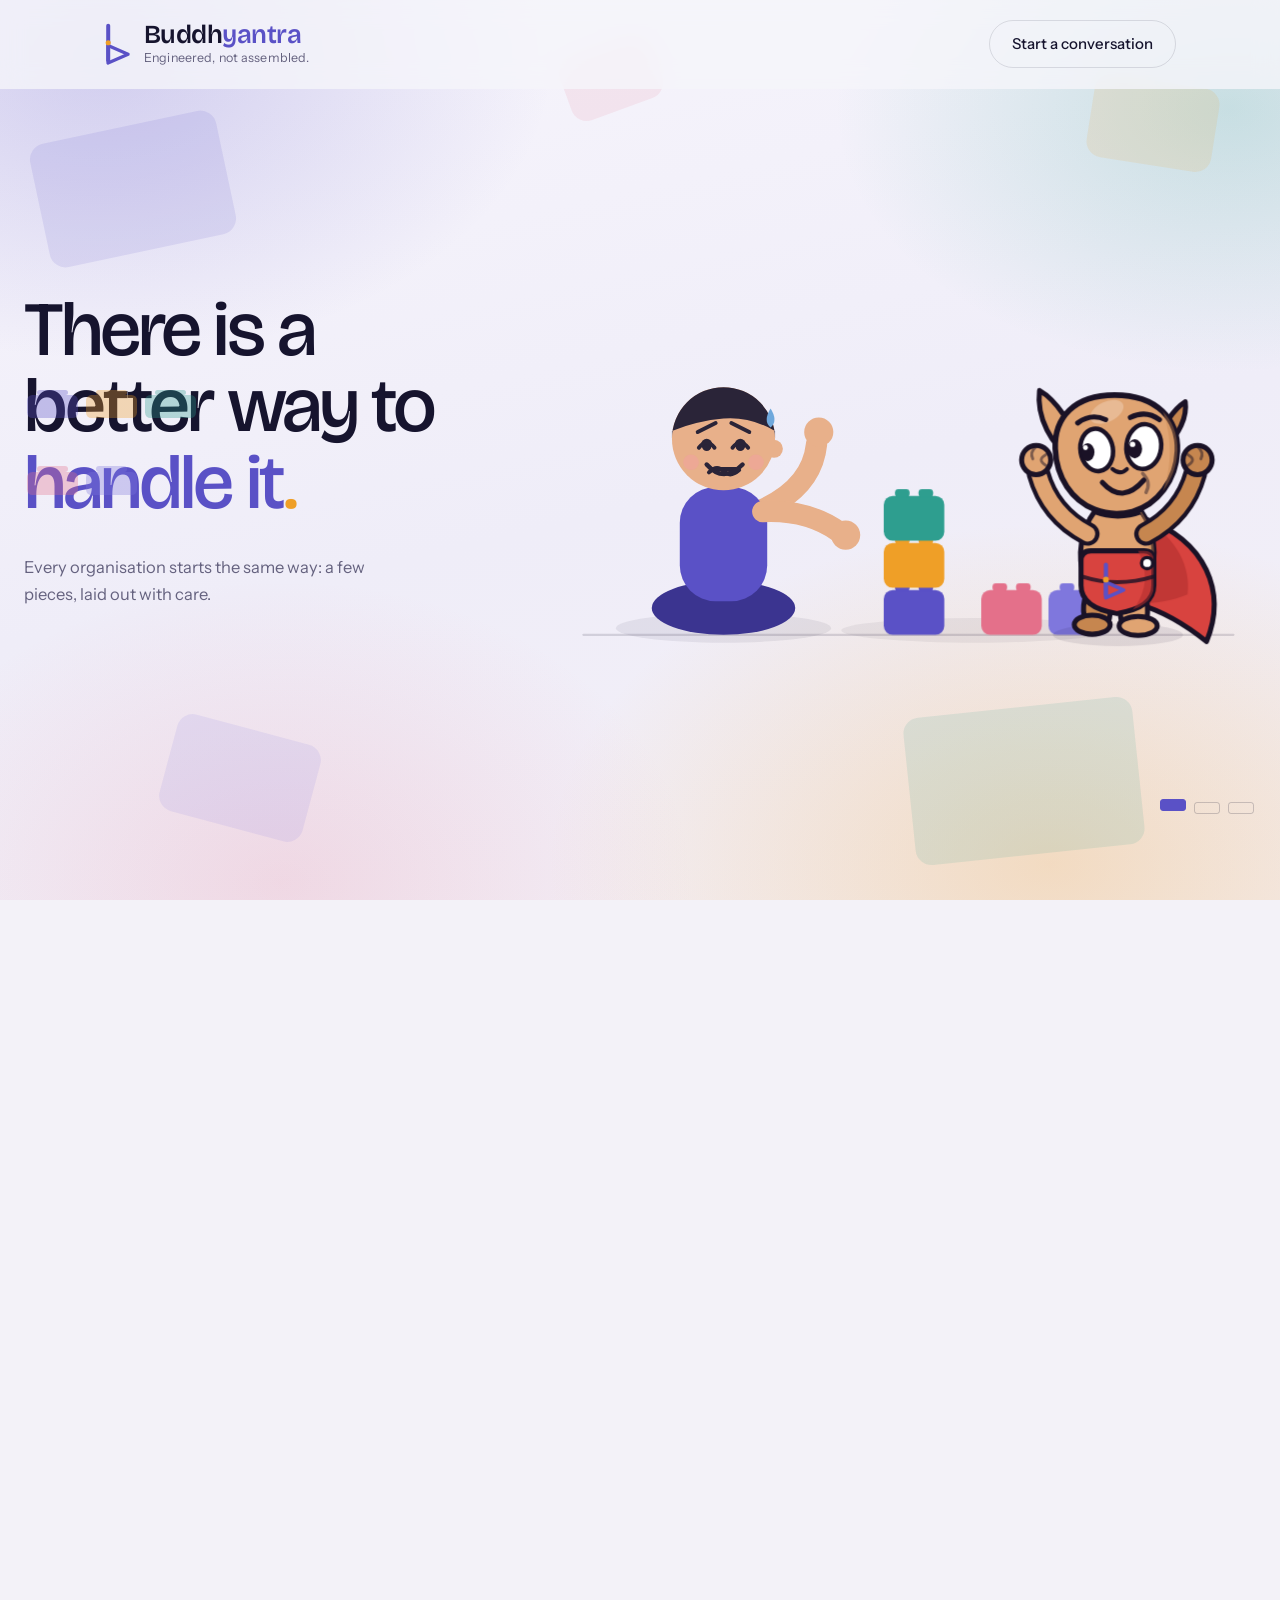
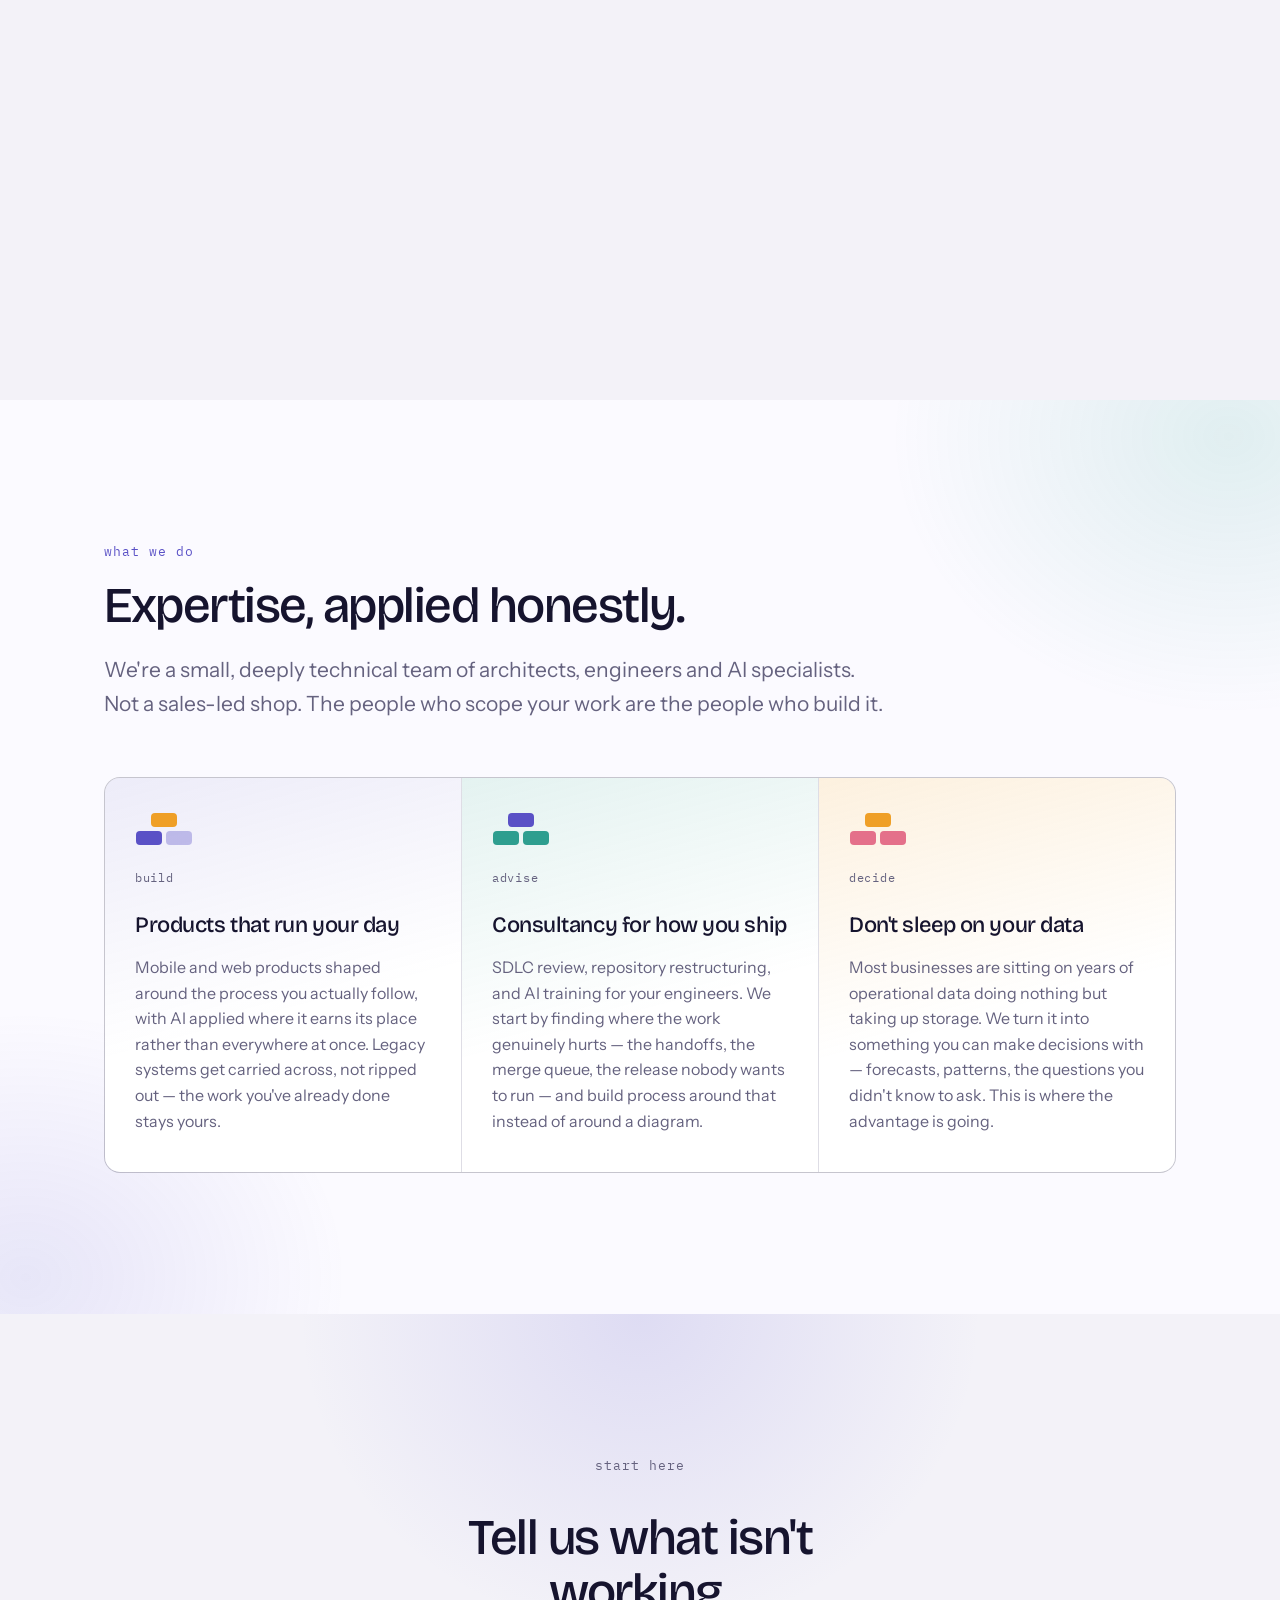
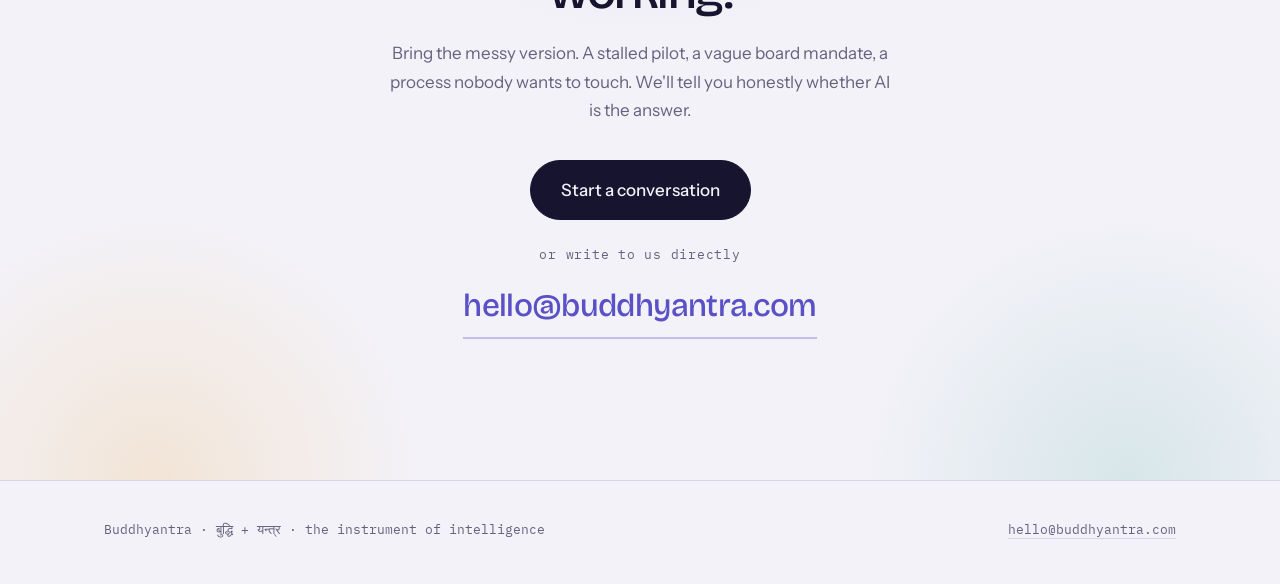
==== commit a1559a4c: "Revise title and description for clarity; update product offerings and messaging for better alignmen" ====
--- a/index.html
+++ b/index.html
@@ -3,8 +3,10 @@
 <head>
 <meta charset="utf-8">
 <meta name="viewport" content="width=device-width, initial-scale=1">
-<title>Buddhyantra — India's intelligence. Engineered for the world.</title>
-<meta name="description" content="An India-registered AI expertise company. Civic products, enterprise AI implementation, and AI literacy programmes for MSMEs.">
+<title>Buddhyantra — Engineered, not assembled.</title>
+<meta name="description" content="An India-registered AI expertise company. Digital products with AI applied where it earns its place, SDLC consultancy and engineer training, and decisions built on the data you already hold.">
+<meta name="theme-color" content="#5A51C6">
+<link rel="icon" type="image/svg+xml" href="data:image/svg+xml,%3Csvg%20xmlns='http://www.w3.org/2000/svg'%20viewBox='0%200%20100%20100'%3E%3Crect%20width='100'%20height='100'%20rx='22'%20fill='%235A51C6'/%3E%3Cg%20transform='translate(25.5,12.7)%20scale(.64)'%3E%3Crect%20x='6'%20y='2'%20width='11'%20height='106'%20rx='5.5'%20fill='%23ffffff'/%3E%3Cpath%20d='M11%2062%20L66%2086%20L11%20110%20Z'%20fill='none'%20stroke='%23ffffff'%20stroke-width='11'%20stroke-linejoin='round'%20stroke-linecap='round'/%3E%3Ccircle%20cx='11.5'%20cy='54'%20r='8.5'%20fill='%23EF9F27'/%3E%3C/g%3E%3C/svg%3E">
 <link rel="preconnect" href="https://fonts.googleapis.com">
 <link rel="preconnect" href="https://fonts.gstatic.com" crossorigin>
 <link href="https://fonts.googleapis.com/css2?family=Bricolage+Grotesque:opsz,wght@12..96,400;12..96,500;12..96,700&family=IBM+Plex+Mono:wght@400;500&family=Instrument+Sans:wght@400;500;600&display=swap" rel="stylesheet">
@@ -328,7 +330,7 @@
       </svg>
       <span class="brand-txt">
         <span class="brand-name">Buddh<em>yantra</em></span>
-        <span class="brand-tag">India's intelligence. Engineered for the world.</span>
+        <span class="brand-tag">Engineered, not assembled.</span>
       </span>
     </a>
     <a class="btn btn-ghost" href="#talk">Start a conversation</a>
@@ -548,9 +550,9 @@
           <rect x="31" y="19" width="26" height="14" rx="4" fill="var(--indigo)" opacity=".35"/>
           <rect x="16" y="1" width="26" height="14" rx="4" fill="var(--marigold)"/>
         </svg>
-        <p class="who">for citizens</p>
-        <h3>Civic products</h3>
-        <p>WhatsApp-based platforms where a person raises an issue in their own language and actually gets an answer back — with the department, the dashboard and the audit trail behind it.</p>
+        <p class="who">build</p>
+        <h3>Products that run your day</h3>
+        <p>Mobile and web products shaped around the process you actually follow, with AI applied where it earns its place rather than everywhere at once. Legacy systems get carried across, not ripped out — the work you've already done stays yours.</p>
       </article>
 
       <article class="offer offer-b">
@@ -559,9 +561,9 @@
           <rect x="31" y="19" width="26" height="14" rx="4" fill="var(--teal)"/>
           <rect x="16" y="1" width="26" height="14" rx="4" fill="var(--indigo)"/>
         </svg>
-        <p class="who">for enterprises</p>
-        <h3>AI consultation and build</h3>
-        <p>Architecture, implementation and the unglamorous integration work in between. We stay until it's in production and someone on your team can run it without us.</p>
+        <p class="who">advise</p>
+        <h3>Consultancy for how you ship</h3>
+        <p>SDLC review, repository restructuring, and AI training for your engineers. We start by finding where the work genuinely hurts — the handoffs, the merge queue, the release nobody wants to run — and build process around that instead of around a diagram.</p>
       </article>
 
       <article class="offer offer-c">
@@ -570,22 +572,10 @@
           <rect x="31" y="19" width="26" height="14" rx="4" fill="var(--rose)"/>
           <rect x="16" y="1" width="26" height="14" rx="4" fill="var(--marigold)"/>
         </svg>
-        <p class="who">for MSMEs</p>
-        <h3>AI literacy programmes</h3>
-        <p>Training built for small Indian businesses who can't afford to sit out the next decade — in the languages they work in, on the tools they already pay for.</p>
+        <p class="who">decide</p>
+        <h3>Don't sleep on your data</h3>
+        <p>Most businesses are sitting on years of operational data doing nothing but taking up storage. We turn it into something you can make decisions with — forecasts, patterns, the questions you didn't know to ask. This is where the advantage is going.</p>
       </article>
-    </div>
-  </div>
-</section>
-
-<section class="band claim">
-  <div class="wrap">
-    <div class="reveal">
-      <p class="label">how we start</p>
-      <h2>Indian languages first. Not translated in later.</h2>
-      <p>Most AI products arrive here built for somewhere else, then get retrofitted for our scripts, our names, our way of asking for things. We build the other way round: Indian languages and Indian consumer context are the foundation. Everything scales outward from that — and it scales better, because a system that handles Marathi and code-mixed Hinglish handles most of the world.</p>
-      <div class="rule"></div>
-      <p class="aside">Registered in India · Engineered in India · Expertise is the only moat we're building</p>
     </div>
   </div>
 </section>
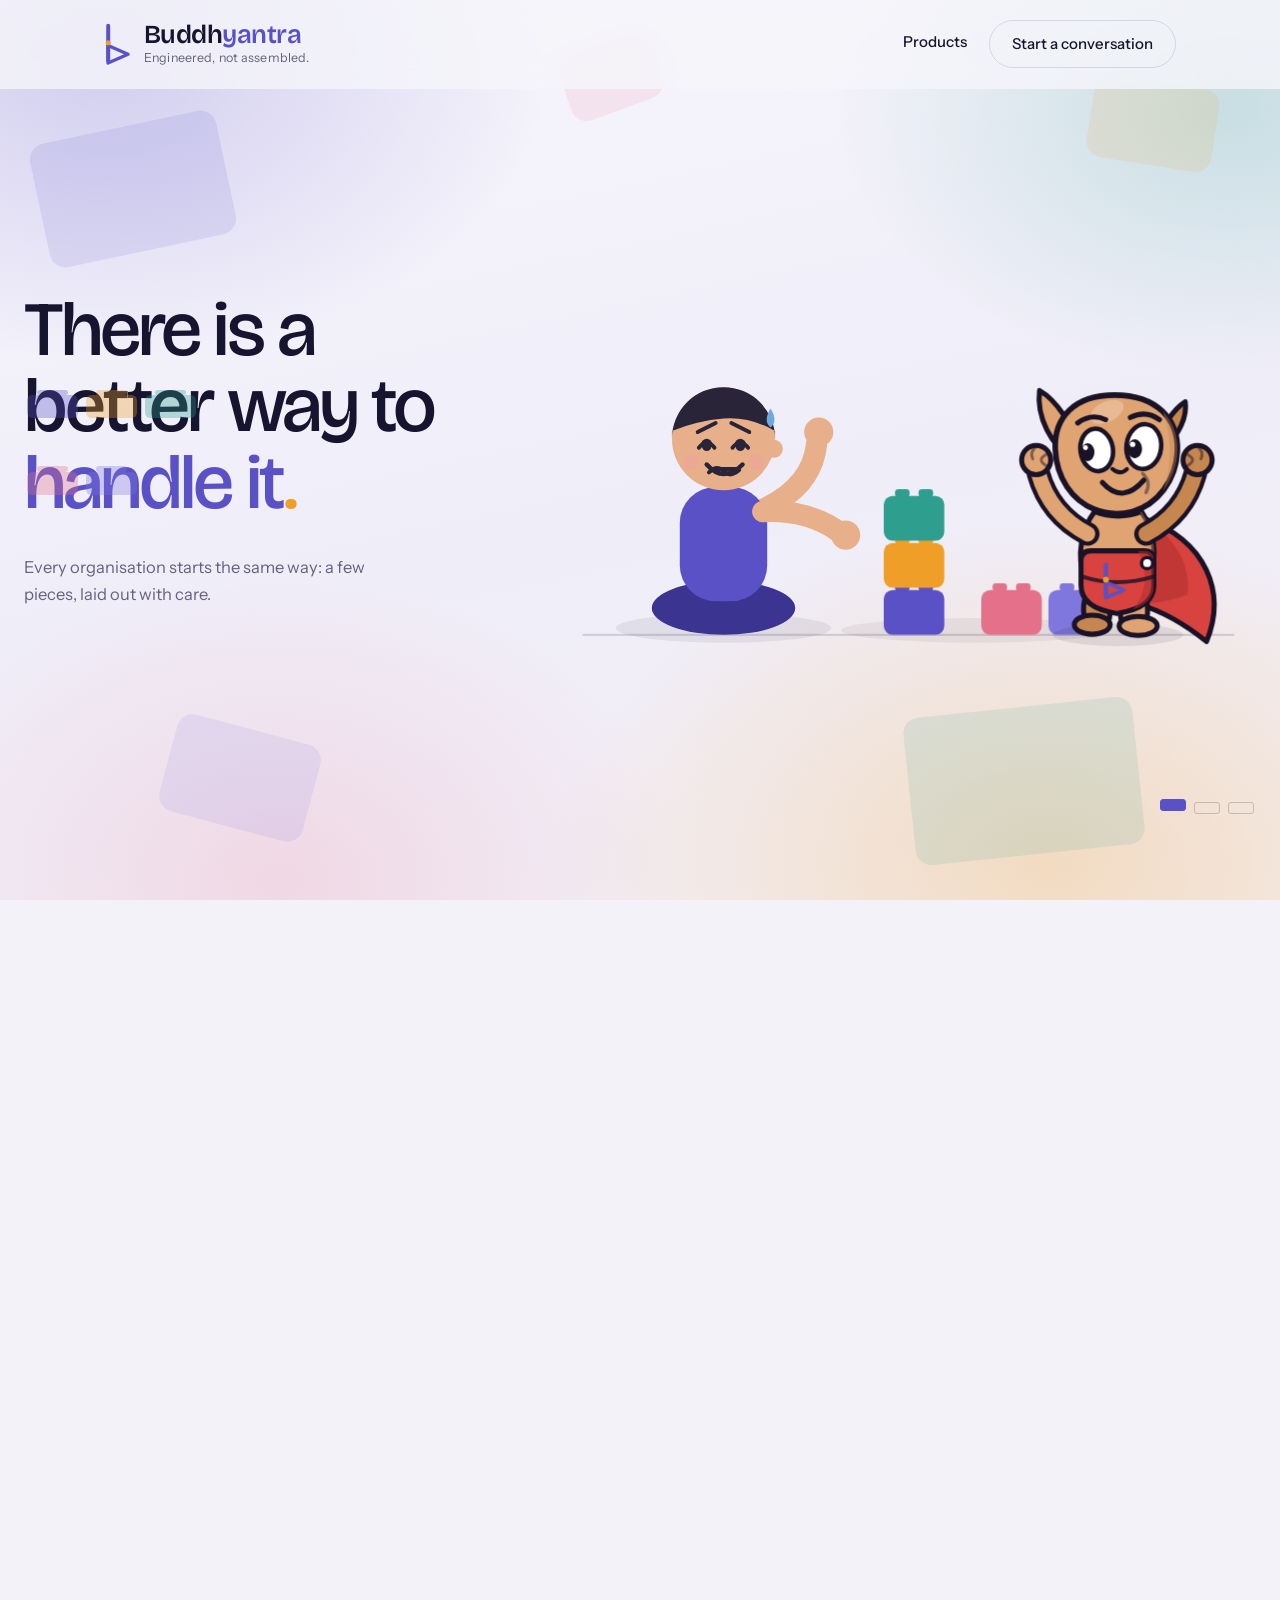
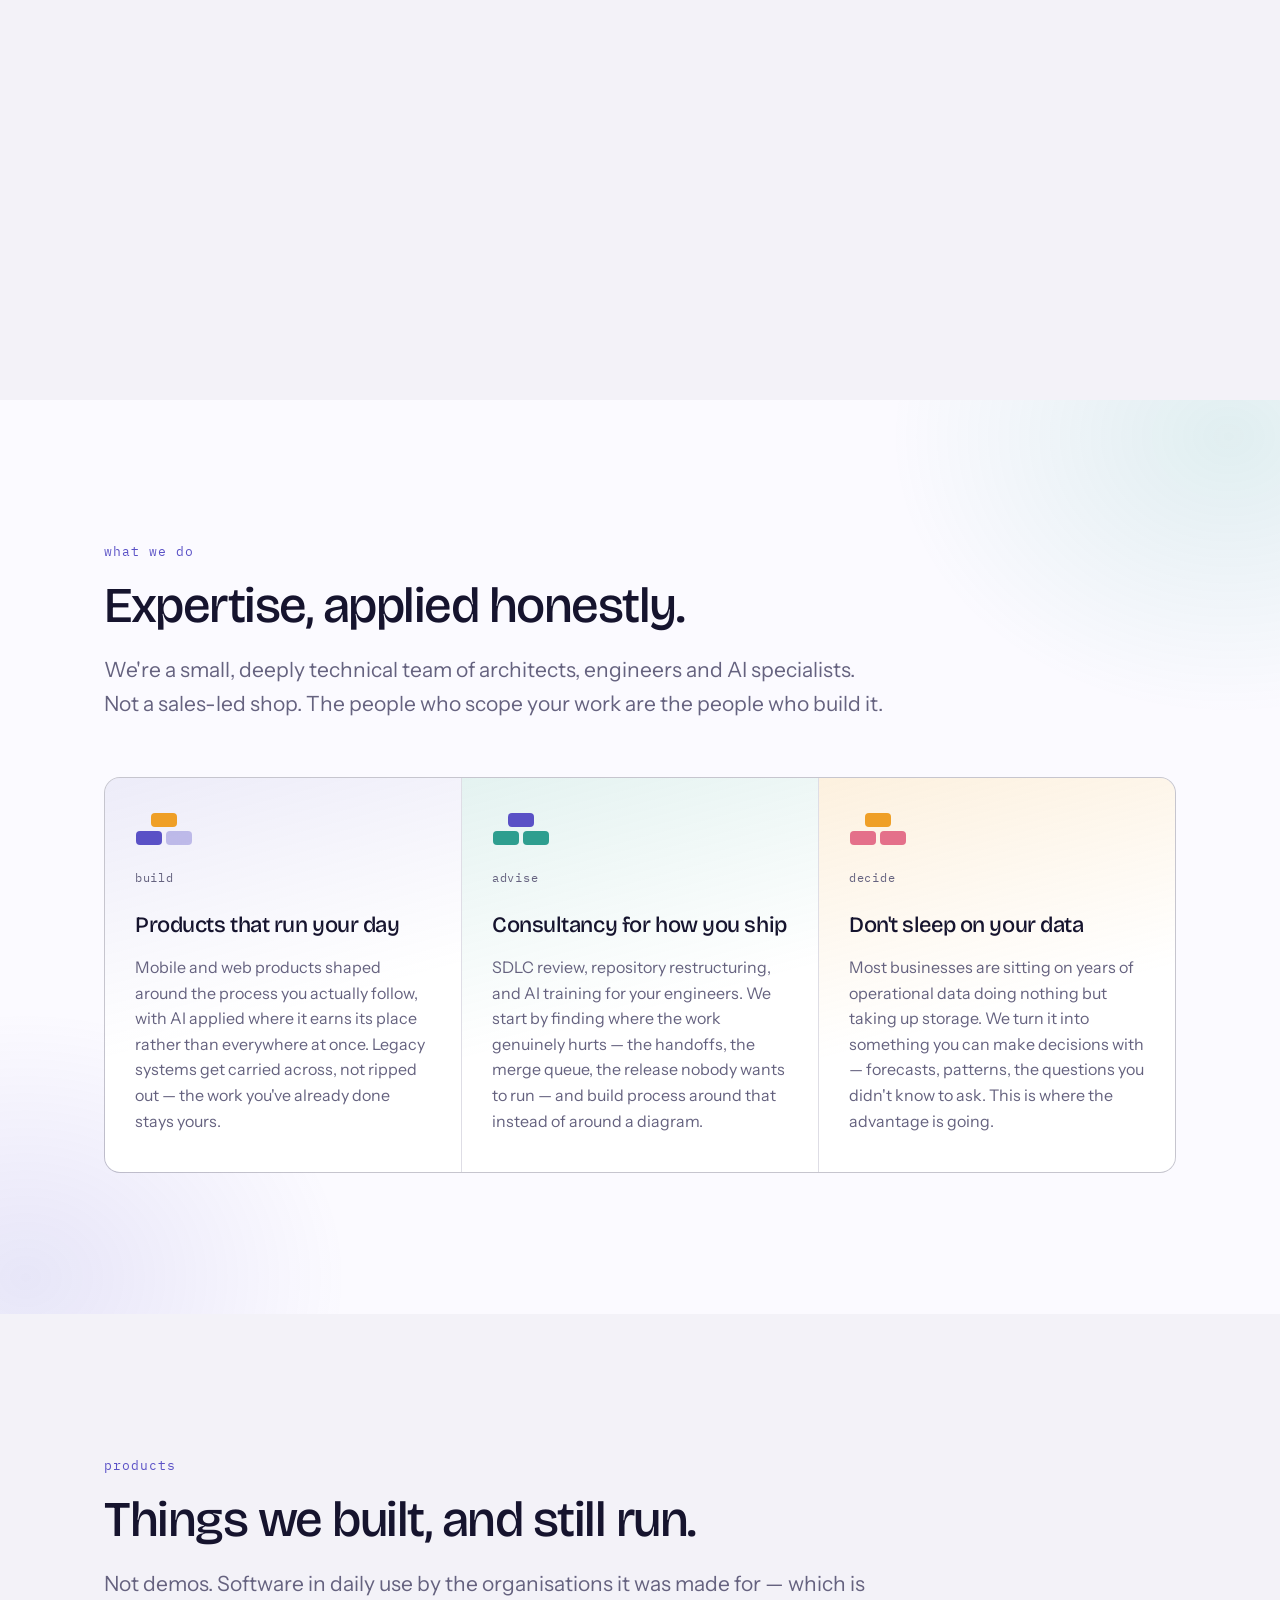
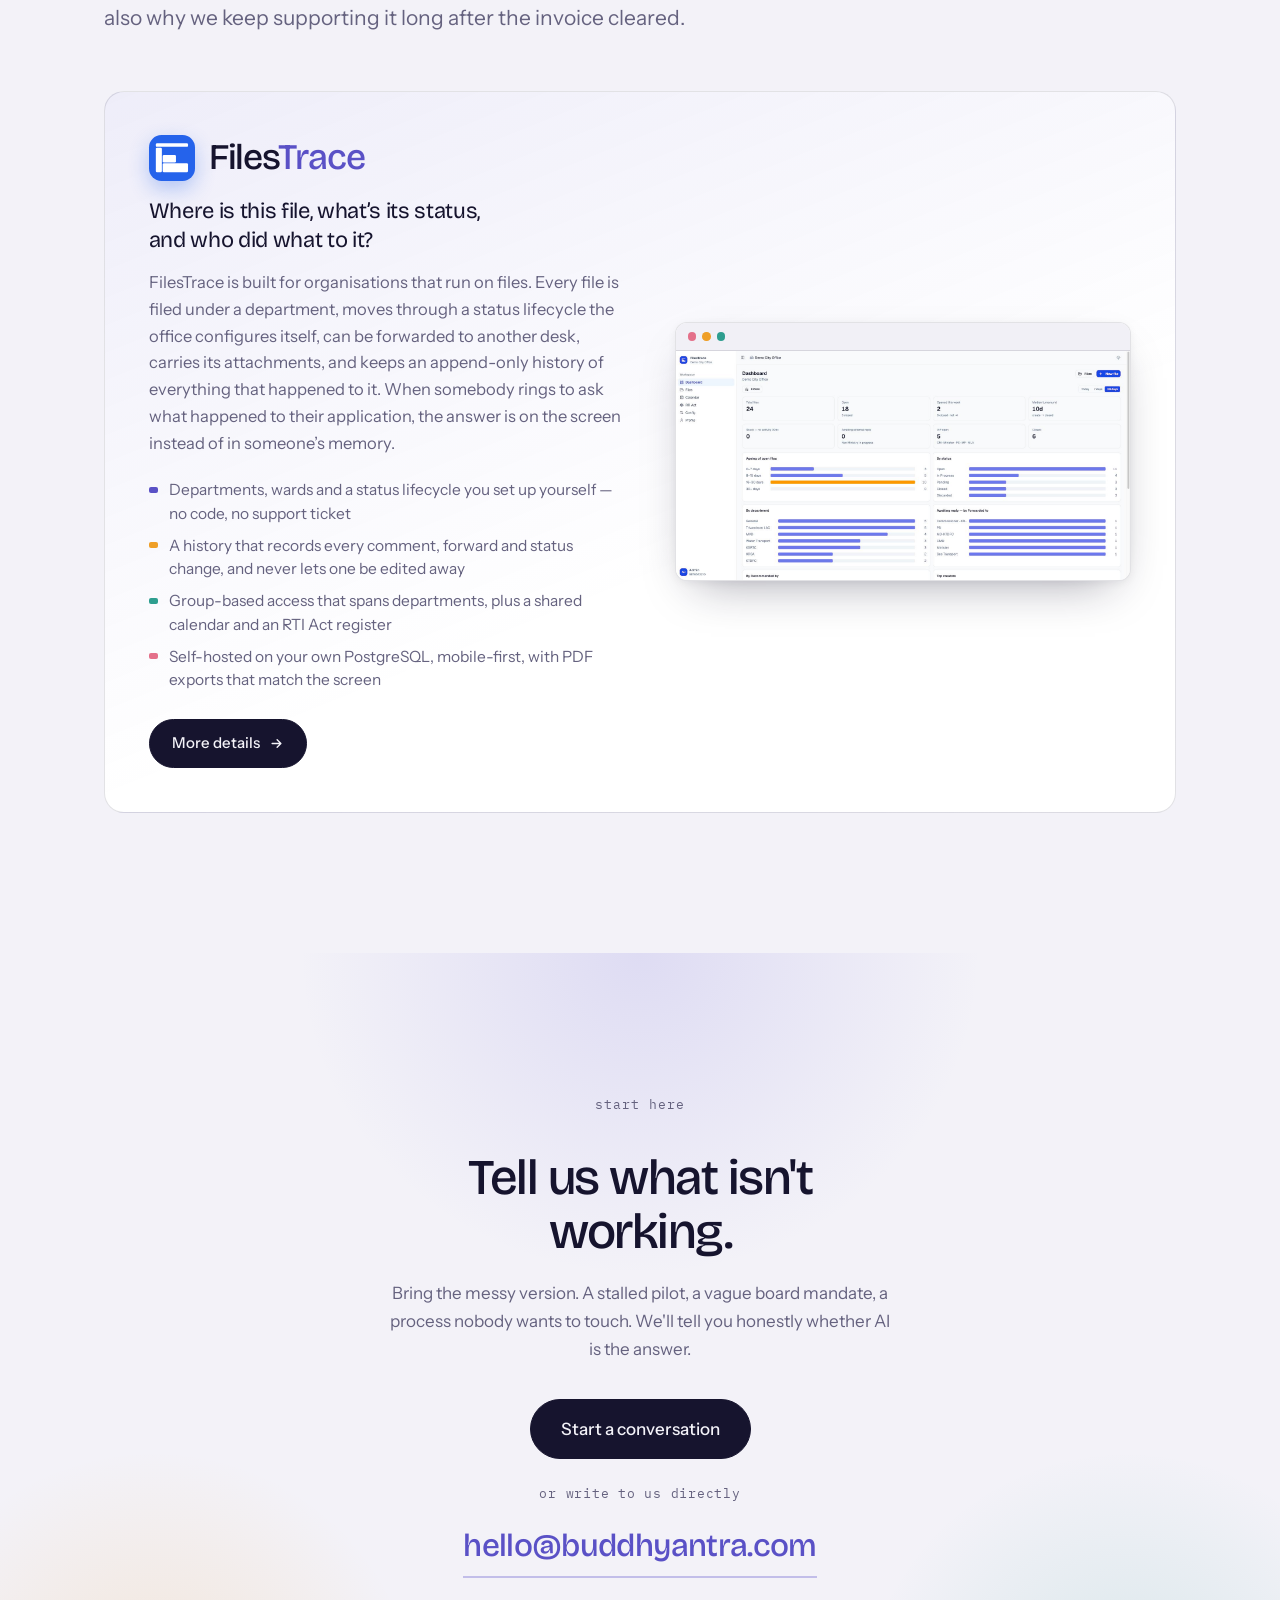
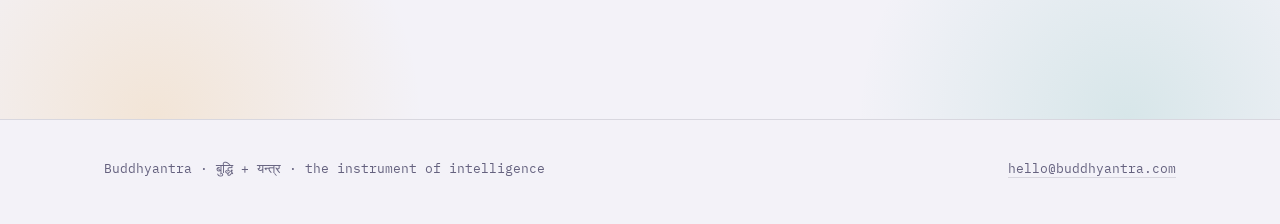
==== commit 8c15a6e2: "Add product images and FilesTrace page with detailed descriptions and features" ====
--- a/index.html
+++ b/index.html
@@ -58,6 +58,13 @@
 .brand-name{font-family:var(--display);font-size:26px;font-weight:600;letter-spacing:-.02em;line-height:1}
 .brand-name em{font-style:normal;color:var(--indigo)}
 .brand-tag{font-family:var(--body);font-size:12.5px;color:var(--muted);letter-spacing:.01em;line-height:1.3}
+.head-nav{display:flex;align-items:center;gap:22px}
+.head-link{
+  font-family:var(--body);font-size:15px;font-weight:500;text-decoration:none;
+  color:var(--ink);padding-bottom:3px;border-bottom:1.5px solid transparent;
+  transition:color .2s,border-color .2s;white-space:nowrap;
+}
+.head-link:hover{color:var(--indigo);border-bottom-color:var(--indigo)}
 .btn{
   display:inline-block;font-family:var(--body);font-size:15px;font-weight:500;
   padding:11px 22px;border-radius:999px;text-decoration:none;white-space:nowrap;
@@ -261,6 +268,61 @@
 .glyph rect{transition:transform .5s cubic-bezier(.2,1.2,.3,1);transform-box:fill-box;transform-origin:50% 100%}
 .offer:hover .glyph rect:nth-child(3){transform:translateY(-5px)}
 
+/* ---------- products ---------- */
+.prod{
+  display:grid;grid-template-columns:1.02fr .98fr;gap:clamp(30px,4vw,56px);
+  align-items:center;margin-top:56px;padding:clamp(30px,3.4vw,44px);
+  border:1px solid var(--line);border-radius:20px;
+  background:linear-gradient(158deg,rgba(90,81,198,.1),rgba(255,255,255,0) 62%),#FFF;
+}
+.prod > *{min-width:0}
+.prod-head{display:flex;align-items:center;gap:14px;margin:0 0 16px}
+/* The FilesTrace mark: the product's own tile colour and geometry, not the Buddhyantra indigo —
+   it is the mark the app itself ships (apps/web/src/components/brand-mark.tsx). */
+.prod-mark{
+  width:46px;height:46px;border-radius:27%;flex:none;
+  background:#2563EB;
+  display:flex;align-items:center;justify-content:center;
+  box-shadow:0 8px 20px rgba(37,99,235,.3);
+}
+.prod-mark svg{width:91%;height:auto;display:block}
+.prod-name{font-family:var(--display);font-weight:500;font-size:clamp(27px,3.2vw,36px);
+  letter-spacing:-.028em;line-height:1;margin:0}
+.prod-name em{font-style:normal;color:var(--indigo)}
+.prod-line{font-family:var(--display);font-weight:400;font-size:clamp(18px,2vw,22px);
+  letter-spacing:-.015em;line-height:1.32;margin:0 0 14px;max-width:26ch}
+.prod p.prod-body{margin:0 0 22px;font-size:16.5px;color:var(--muted);line-height:1.62}
+.prod-pts{list-style:none;margin:0 0 28px;padding:0;display:grid;gap:9px}
+.prod-pts li{position:relative;padding-left:20px;font-size:15.5px;color:var(--muted);line-height:1.5}
+.prod-pts li::before{
+  content:"";position:absolute;left:0;top:.56em;width:9px;height:6px;border-radius:2px;
+  background:var(--indigo);
+}
+.prod-pts li:nth-child(2)::before{background:var(--marigold)}
+.prod-pts li:nth-child(3)::before{background:var(--teal)}
+.prod-pts li:nth-child(4)::before{background:var(--rose)}
+.prod-more{
+  display:inline-flex;align-items:center;gap:9px;text-decoration:none;
+  font-family:var(--body);font-size:15px;font-weight:500;
+  padding:11px 22px;border-radius:999px;
+  background:var(--ink);color:var(--paper);border:1px solid var(--ink);
+  transition:background .2s,border-color .2s,transform .2s;
+}
+.prod-more:hover{background:var(--indigo);border-color:var(--indigo);transform:translateY(-1px)}
+.prod-more svg{transition:transform .25s}
+.prod-more:hover svg{transform:translateX(3px)}
+.prod-shot{
+  border-radius:12px;overflow:hidden;background:#FFF;border:1px solid var(--line);
+  box-shadow:0 20px 46px -20px rgba(22,20,46,.4), 0 2px 8px rgba(22,20,46,.05);
+}
+.prod-shot .bar{display:flex;align-items:center;gap:6px;padding:9px 12px;
+  background:#F1F0F6;border-bottom:1px solid var(--line)}
+.prod-shot .bar i{width:8.5px;height:8.5px;border-radius:50%;display:block;background:#D6D4E2}
+.prod-shot .bar i:nth-child(1){background:#E4708A}
+.prod-shot .bar i:nth-child(2){background:#EF9F27}
+.prod-shot .bar i:nth-child(3){background:#2E9E8F}
+.prod-shot img{display:block;width:100%;height:auto}
+
 .claim{
   background:
     radial-gradient(46% 52% at 88% 8%, rgba(90,81,198,.4), transparent 68%),
@@ -309,6 +371,11 @@
   .beat-note{min-height:4.6em;margin-top:20px}
   .fb1,.fb3{display:none}
   .offers{grid-template-columns:1fr;margin-top:40px}
+  .prod{grid-template-columns:1fr;margin-top:40px}
+}
+@media (max-width:560px){
+  .head-nav{gap:14px}
+  .head-link{display:none}
 }
 @media (prefers-reduced-motion:reduce){
   html{scroll-behavior:auto}
@@ -333,7 +400,10 @@
         <span class="brand-tag">Engineered, not assembled.</span>
       </span>
     </a>
-    <a class="btn btn-ghost" href="#talk">Start a conversation</a>
+    <nav class="head-nav">
+      <a class="head-link" href="#products">Products</a>
+      <a class="btn btn-ghost" href="#talk">Start a conversation</a>
+    </nav>
   </div>
 </header>
 
@@ -580,6 +650,55 @@
   </div>
 </section>
 
+<section class="band" id="products">
+  <div class="wrap">
+    <div class="reveal">
+      <p class="label">products</p>
+      <h2>Things we built, and still run.</h2>
+      <p class="lede">Not demos. Software in daily use by the organisations it was made for — which is also why we keep supporting it long after the invoice cleared.</p>
+    </div>
+
+    <article class="prod reveal">
+      <div>
+        <div class="prod-head">
+          <span class="prod-mark" aria-hidden="true">
+            <svg viewBox="0 0 104 98" fill="#FFFFFF">
+              <rect x="12" y="13" width="80" height="9" rx="3"/>
+              <rect x="12" y="24" width="15" height="61" rx="3"/>
+              <rect x="29" y="42" width="33" height="19" rx="3"/>
+              <rect x="29" y="63" width="63" height="22" rx="3"/>
+            </svg>
+          </span>
+          <h3 class="prod-name">Files<em>Trace</em></h3>
+        </div>
+
+        <p class="prod-line">Where is this file, what’s its status, and who did what to it?</p>
+        <p class="prod-body">FilesTrace is built for organisations that run on files. Every file is filed under a department, moves through a status lifecycle the office configures itself, can be forwarded to another desk, carries its attachments, and keeps an append-only history of everything that happened to it. When somebody rings to ask what happened to their application, the answer is on the screen instead of in someone’s memory.</p>
+
+        <ul class="prod-pts">
+          <li>Departments, wards and a status lifecycle you set up yourself — no code, no support ticket</li>
+          <li>A history that records every comment, forward and status change, and never lets one be edited away</li>
+          <li>Group-based access that spans departments, plus a shared calendar and an RTI Act register</li>
+          <li>Self-hosted on your own PostgreSQL, mobile-first, with PDF exports that match the screen</li>
+        </ul>
+
+        <a class="prod-more" href="products/filestrace.html">
+          More details
+          <svg width="15" height="15" viewBox="0 0 24 24" fill="none" stroke="currentColor" stroke-width="2.2" stroke-linecap="round" stroke-linejoin="round" aria-hidden="true">
+            <path d="M5 12h13M13 6l6 6-6 6"/>
+          </svg>
+        </a>
+      </div>
+
+      <a class="prod-shot" href="products/filestrace.html" aria-label="FilesTrace product page">
+        <span class="bar" aria-hidden="true"><i></i><i></i><i></i></span>
+        <img src="assets/filestrace/dashboard.jpg" width="1556" height="784" loading="lazy"
+             alt="The FilesTrace dashboard: counts of total, open and closed files, median turnaround, an ageing breakdown of open files, and bars splitting files by status and department.">
+      </a>
+    </article>
+  </div>
+</section>
+
 <section class="band cta" id="talk">
   <div class="wrap reveal">
     <p class="label">start here</p>
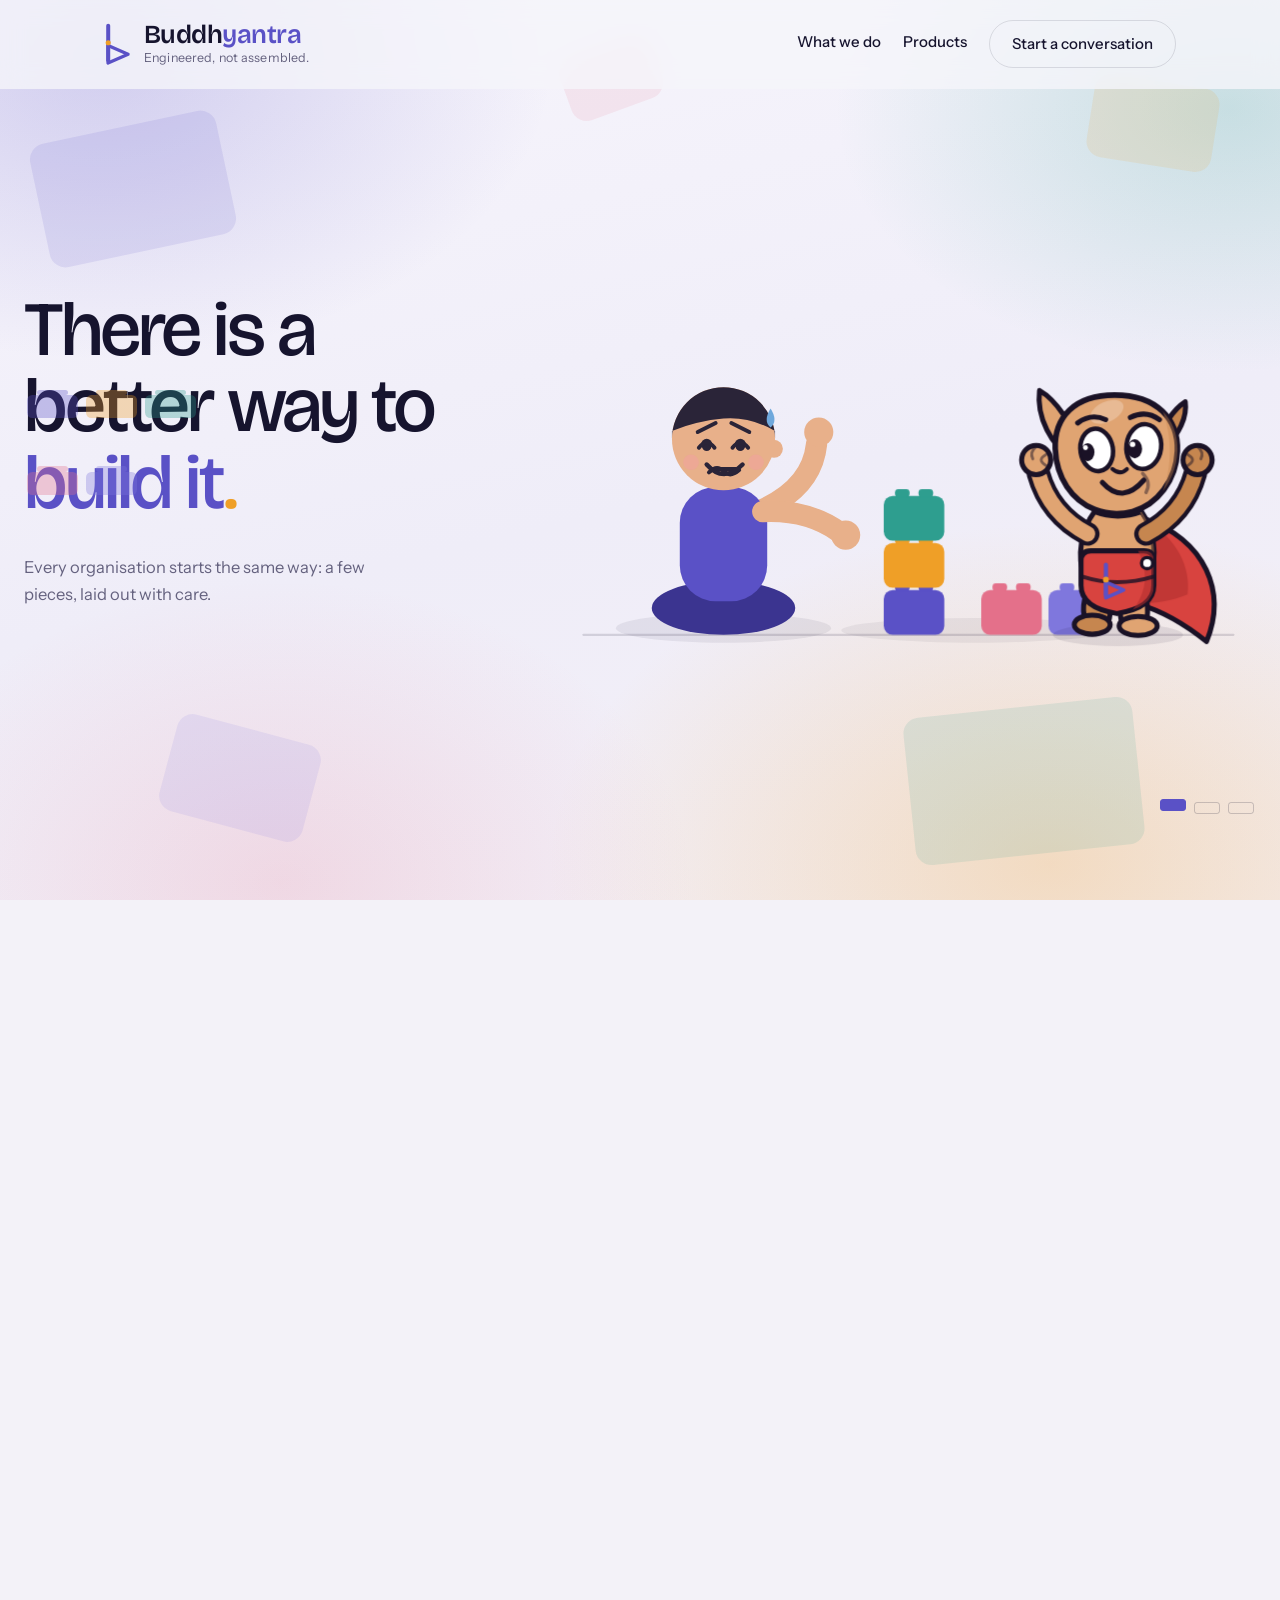
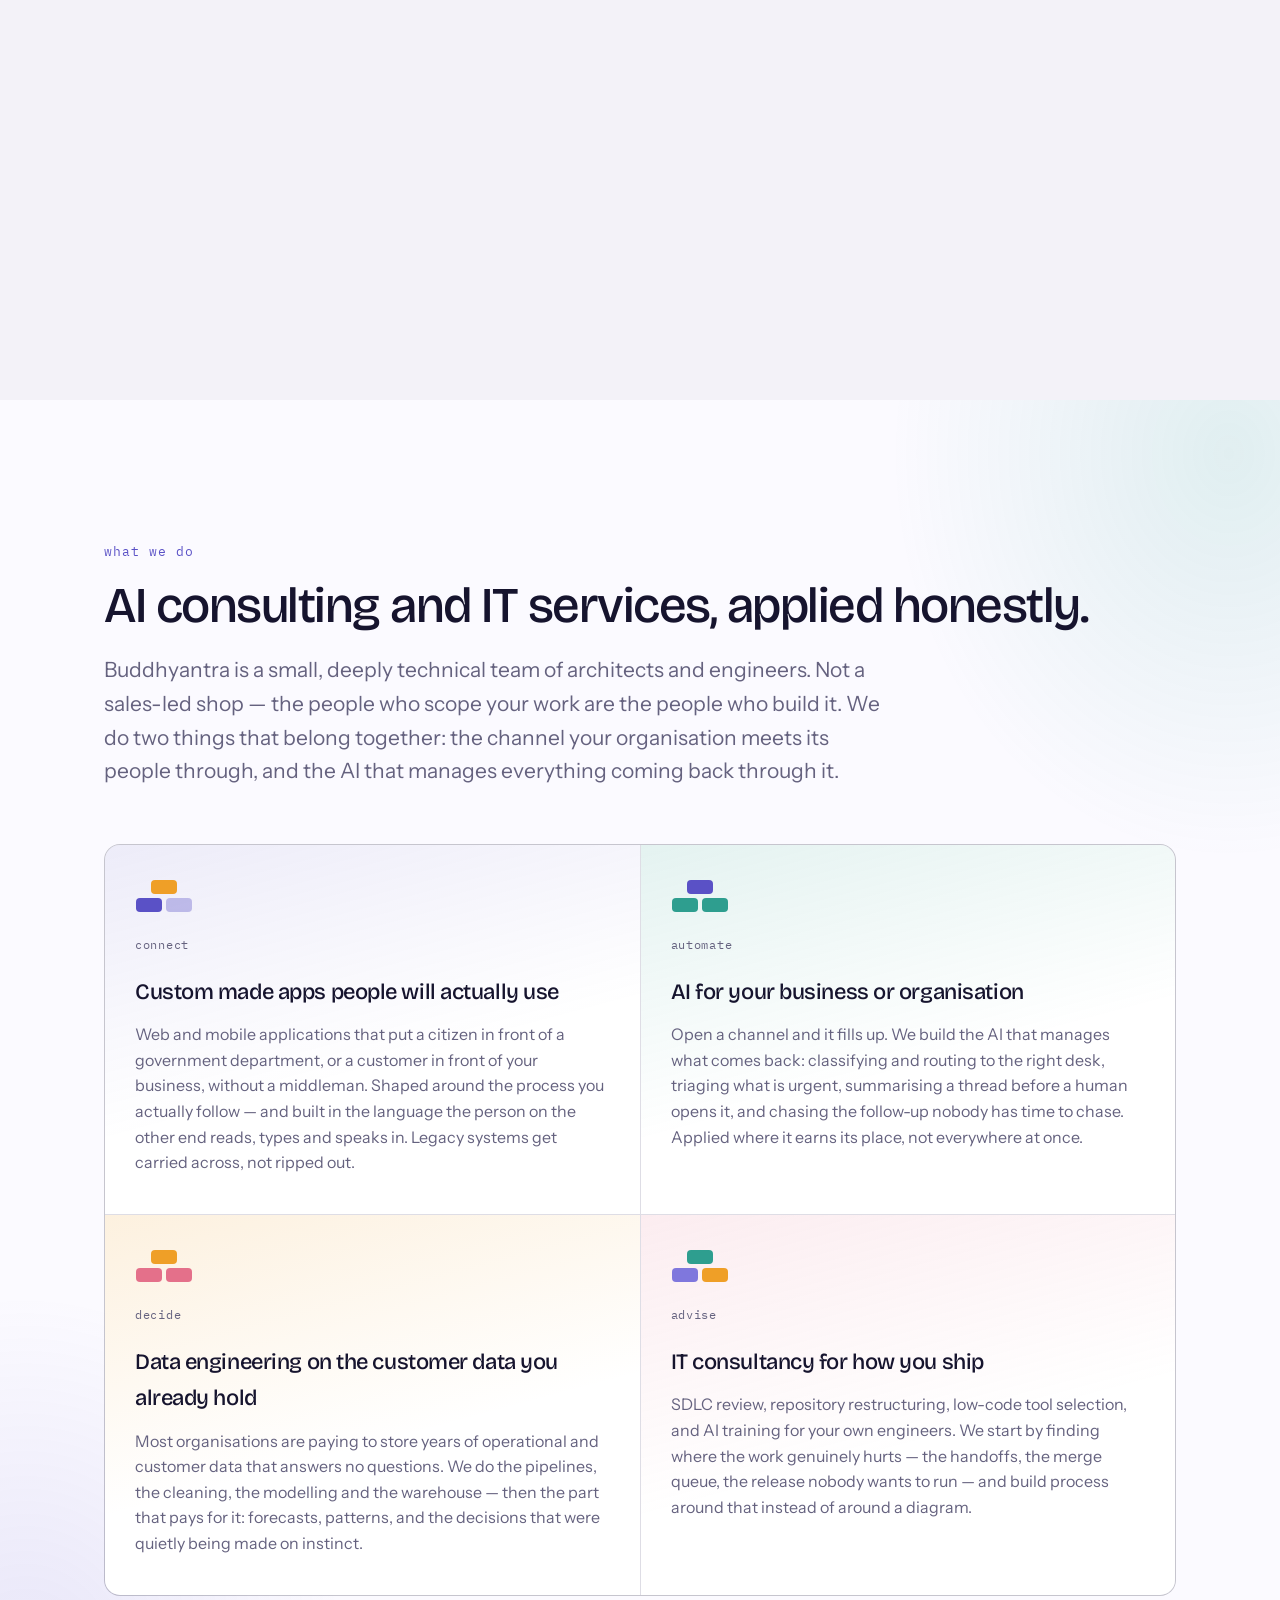
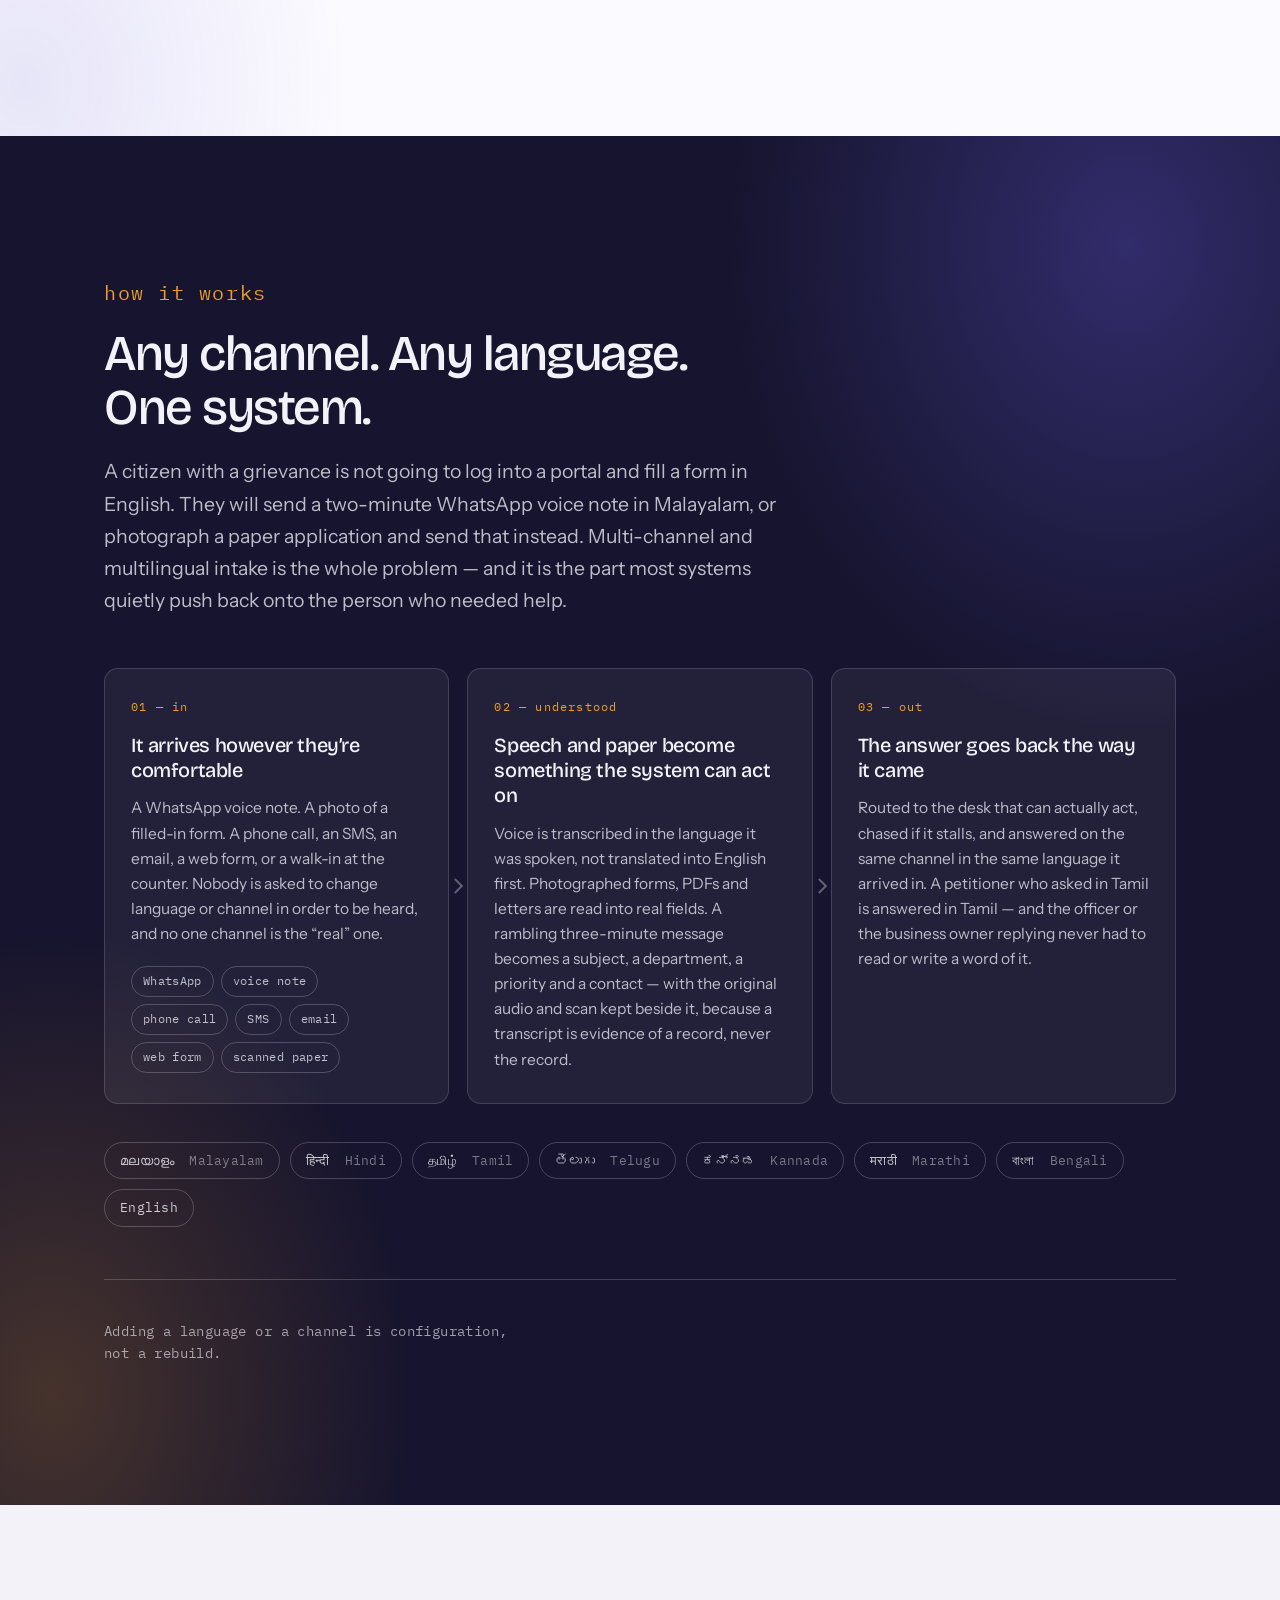
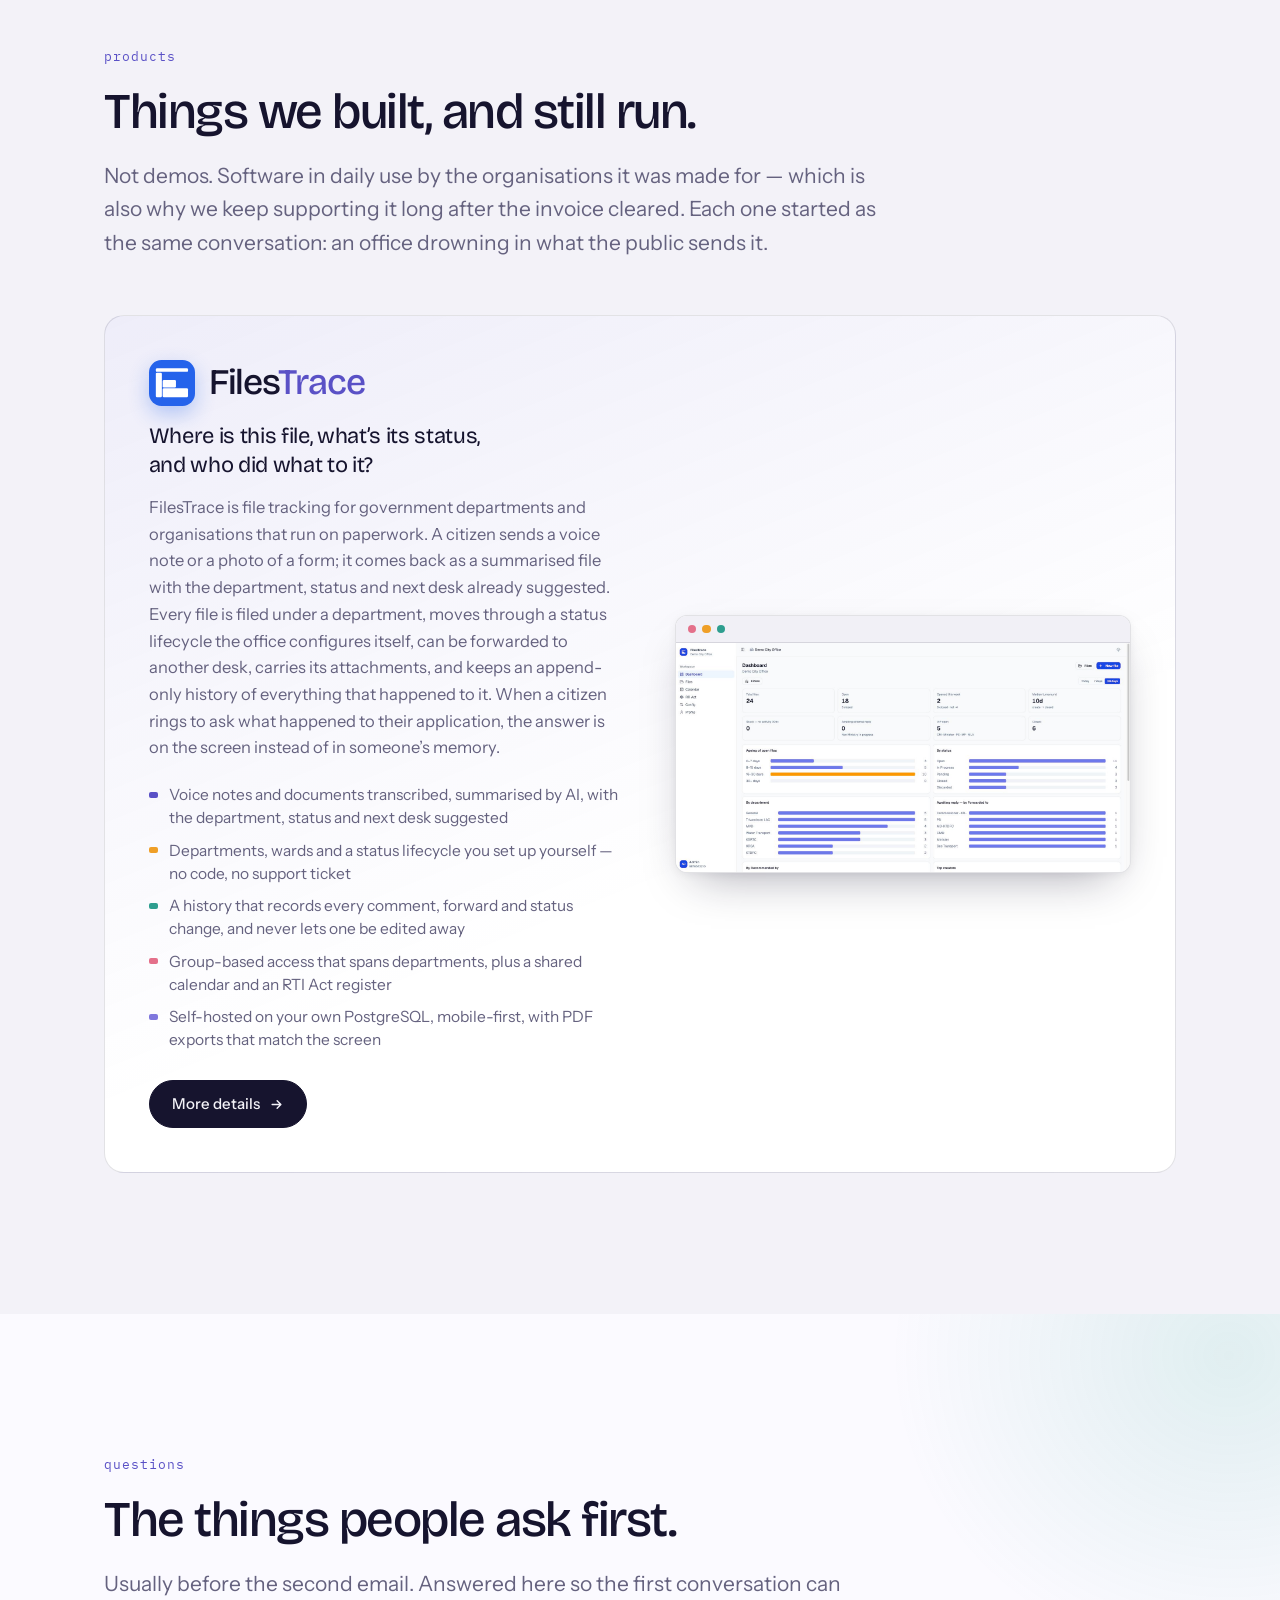
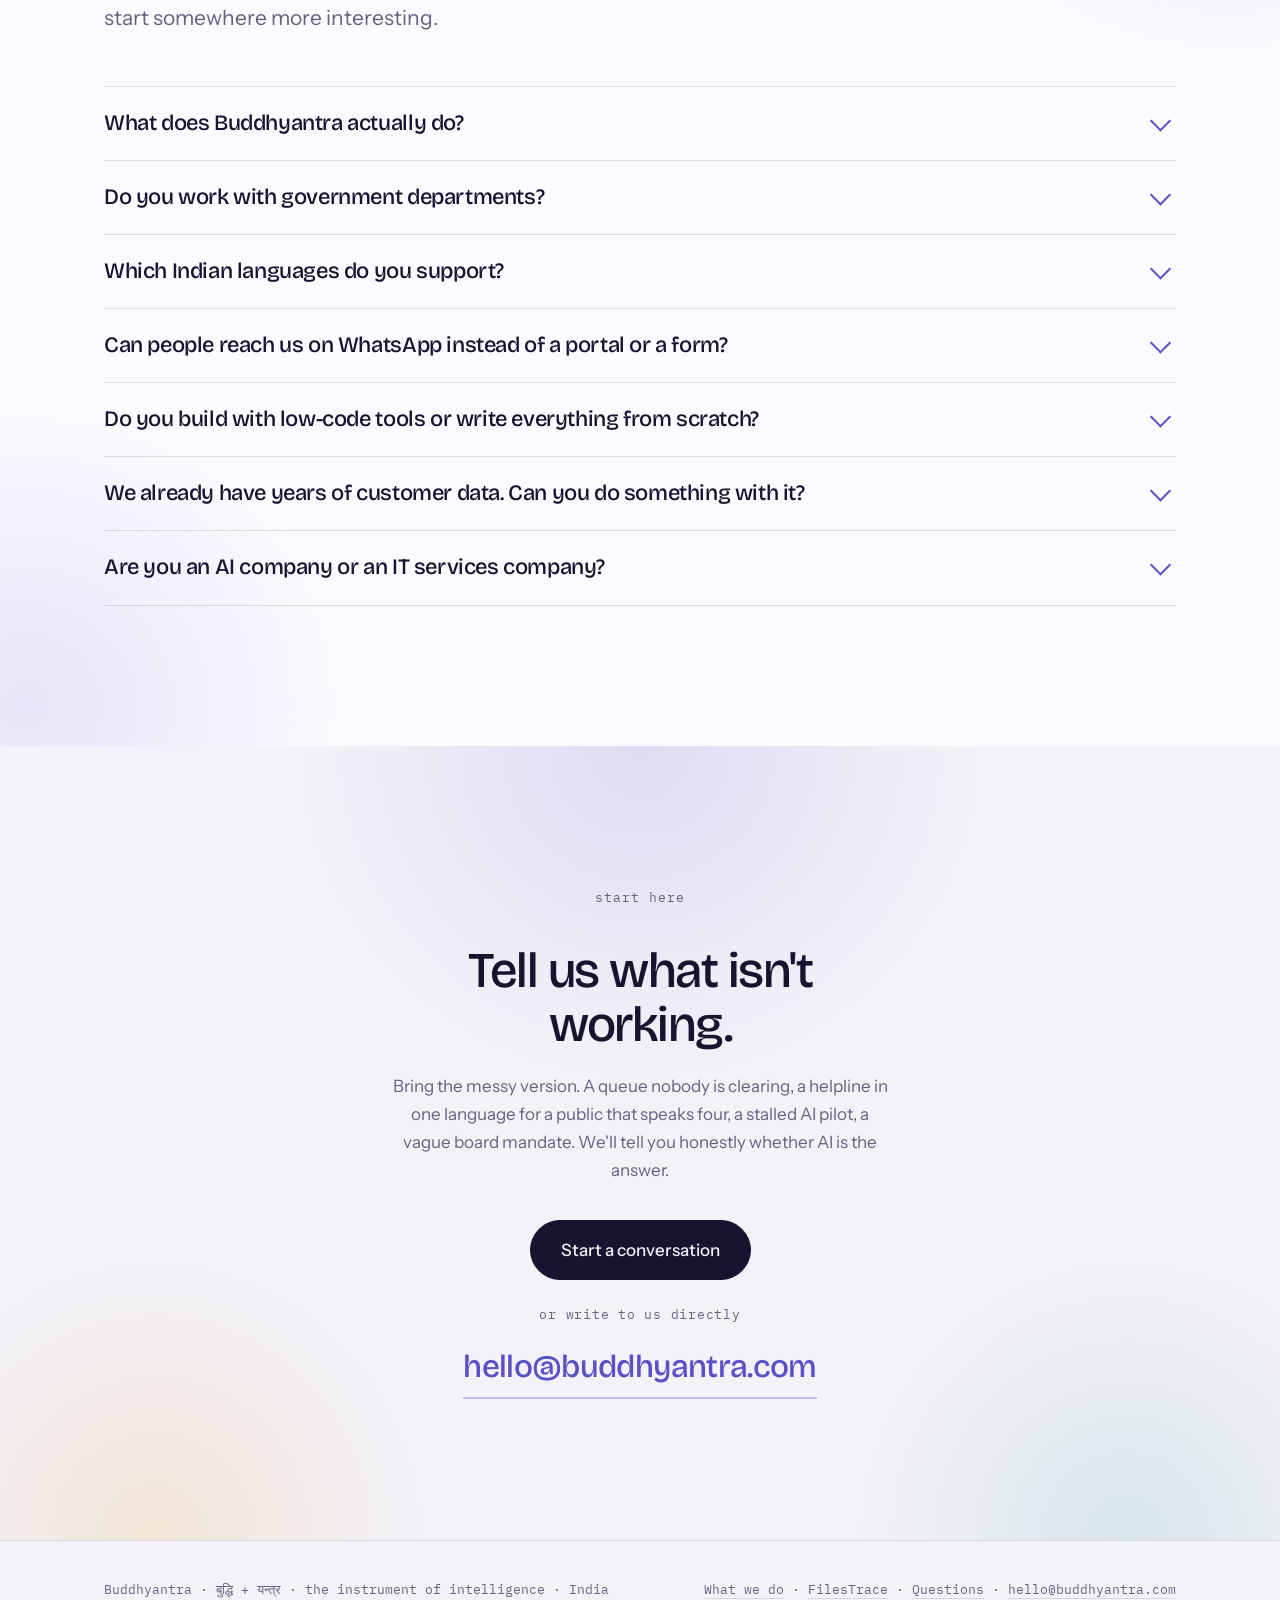
==== commit 2d2dbea9: "Enhance FilesTrace product page with improved SEO and AI features - Updated HTML metadata for better" ====
--- a/index.html
+++ b/index.html
@@ -1,10 +1,35 @@
 <!DOCTYPE html>
-<html lang="en">
+<html lang="en-IN">
 <head>
 <meta charset="utf-8">
 <meta name="viewport" content="width=device-width, initial-scale=1">
-<title>Buddhyantra — Engineered, not assembled.</title>
-<meta name="description" content="An India-registered AI expertise company. Digital products with AI applied where it earns its place, SDLC consultancy and engineer training, and decisions built on the data you already hold.">
+
+<title>Buddhyantra — AI Consulting &amp; Custom Apps in Indian Languages</title>
+<meta name="description" content="Buddhyantra connects organisations with citizens and customers on WhatsApp, voice and paper, in Indian languages — then builds the AI that routes, triages and follows up.">
+<meta name="keywords" content="AI consulting, AI consulting India, IT services, IT consultancy, custom made apps, custom app development, low code solutions, low code development, AI for business, AI for government departments, data engineering, customer data engineering, Indian language software, multilingual citizen services">
+<link rel="canonical" href="https://buddhyantra.com/">
+<meta name="robots" content="index, follow, max-image-preview:large, max-snippet:-1, max-video-preview:-1">
+<meta name="author" content="Buddhyantra">
+
+<!-- Open Graph / Facebook / LinkedIn / WhatsApp -->
+<meta property="og:type" content="website">
+<meta property="og:site_name" content="Buddhyantra">
+<meta property="og:url" content="https://buddhyantra.com/">
+<meta property="og:title" content="Buddhyantra — AI Consulting &amp; Custom Apps in Indian Languages">
+<meta property="og:description" content="Take WhatsApp voice notes, phone calls and scanned paper in any Indian language into one queue — then let AI route, triage and follow up. Engineered, not assembled.">
+<meta property="og:image" content="https://buddhyantra.com/assets/og-home.png">
+<meta property="og:image:width" content="1200">
+<meta property="og:image:height" content="630">
+<meta property="og:image:alt" content="Buddhyantra — engineered, not assembled. AI consulting and custom software in Indian languages.">
+<meta property="og:locale" content="en_IN">
+
+<!-- Twitter / X -->
+<meta name="twitter:card" content="summary_large_image">
+<meta name="twitter:title" content="Buddhyantra — AI Consulting &amp; Custom Apps in Indian Languages">
+<meta name="twitter:description" content="Take WhatsApp voice notes, phone calls and scanned paper in any Indian language into one queue — then let AI route, triage and follow up.">
+<meta name="twitter:image" content="https://buddhyantra.com/assets/og-home.png">
+<meta name="twitter:image:alt" content="Buddhyantra — engineered, not assembled.">
+
 <meta name="theme-color" content="#5A51C6">
 <link rel="icon" type="image/svg+xml" href="data:image/svg+xml,%3Csvg%20xmlns='http://www.w3.org/2000/svg'%20viewBox='0%200%20100%20100'%3E%3Crect%20width='100'%20height='100'%20rx='22'%20fill='%235A51C6'/%3E%3Cg%20transform='translate(25.5,12.7)%20scale(.64)'%3E%3Crect%20x='6'%20y='2'%20width='11'%20height='106'%20rx='5.5'%20fill='%23ffffff'/%3E%3Cpath%20d='M11%2062%20L66%2086%20L11%20110%20Z'%20fill='none'%20stroke='%23ffffff'%20stroke-width='11'%20stroke-linejoin='round'%20stroke-linecap='round'/%3E%3Ccircle%20cx='11.5'%20cy='54'%20r='8.5'%20fill='%23EF9F27'/%3E%3C/g%3E%3C/svg%3E">
 <link rel="preconnect" href="https://fonts.googleapis.com">
@@ -254,13 +279,16 @@
   transition:opacity .7s ease,transform .8s cubic-bezier(.2,.9,.3,1)}
 .reveal.in{opacity:1;transform:none}
 
-.offers{display:grid;grid-template-columns:repeat(3,1fr);gap:1px;
+/* Four offers, so a 2×2 grid rather than a row — a fourth column would squeeze the
+   copy past the point where the paragraphs read. */
+.offers{display:grid;grid-template-columns:repeat(2,1fr);gap:1px;
   background:var(--line);border:1px solid var(--line);border-radius:16px;
   overflow:hidden;margin-top:56px}
 .offer{padding:34px 30px 38px}
 .offer-a{background:linear-gradient(165deg,rgba(90,81,198,.11),rgba(255,255,255,0) 58%),#FFF}
 .offer-b{background:linear-gradient(165deg,rgba(46,158,143,.13),rgba(255,255,255,0) 58%),#FFF}
 .offer-c{background:linear-gradient(165deg,rgba(239,159,39,.15),rgba(255,255,255,0) 58%),#FFF}
+.offer-d{background:linear-gradient(165deg,rgba(228,112,138,.13),rgba(255,255,255,0) 58%),#FFF}
 .offer .who{font-family:var(--mono);font-size:12px;letter-spacing:.06em;color:var(--muted);margin:0 0 20px}
 .offer h3{font-family:var(--display);font-weight:500;font-size:22px;letter-spacing:-.02em;margin:0 0 12px}
 .offer p{margin:0;font-size:16px;color:var(--muted);line-height:1.6}
@@ -301,6 +329,7 @@
 .prod-pts li:nth-child(2)::before{background:var(--marigold)}
 .prod-pts li:nth-child(3)::before{background:var(--teal)}
 .prod-pts li:nth-child(4)::before{background:var(--rose)}
+.prod-pts li:nth-child(5)::before{background:var(--lav)}
 .prod-more{
   display:inline-flex;align-items:center;gap:9px;text-decoration:none;
   font-family:var(--body);font-size:15px;font-weight:500;
@@ -322,6 +351,57 @@
 .prod-shot .bar i:nth-child(2){background:#EF9F27}
 .prod-shot .bar i:nth-child(3){background:#2E9E8F}
 .prod-shot img{display:block;width:100%;height:auto}
+
+/* ---------- intake flow ---------- */
+/* Three steps on the dark band. The `.claim p` rule below is broader than these, so every
+   text rule here is scoped through `.claim` to win on specificity rather than order. */
+.flow{list-style:none;display:grid;grid-template-columns:repeat(3,1fr);
+  gap:18px;margin:52px 0 0;padding:0}
+.step{position:relative;padding:28px 26px 30px;border-radius:14px;
+  background:rgba(243,242,248,.06);border:1px solid rgba(243,242,248,.15)}
+.step:not(:last-child)::after{
+  content:"";position:absolute;right:-13px;top:50%;width:9px;height:9px;
+  border-top:2px solid rgba(243,242,248,.34);border-right:2px solid rgba(243,242,248,.34);
+  transform:translateY(-50%) rotate(45deg);
+}
+.step-n{display:block;font-family:var(--mono);font-size:12px;letter-spacing:.1em;
+  color:var(--marigold);margin:0 0 16px}
+.claim .step h3{font-family:var(--display);font-weight:500;font-size:20px;
+  letter-spacing:-.02em;line-height:1.26;margin:0 0 12px;color:var(--paper)}
+.claim .step p{margin:0;font-size:15.5px;line-height:1.62;
+  color:rgba(243,242,248,.74);max-width:none}
+.chans{list-style:none;display:flex;flex-wrap:wrap;gap:7px;margin:20px 0 0;padding:0}
+.chans li{font-family:var(--mono);font-size:11.5px;letter-spacing:.03em;
+  padding:5px 11px;border-radius:999px;
+  border:1px solid rgba(243,242,248,.22);color:rgba(243,242,248,.76)}
+
+/* ---------- languages strip ---------- */
+.tongues{display:flex;flex-wrap:wrap;gap:10px;margin:38px 0 0;padding:0;list-style:none}
+.tongues li{
+  font-family:var(--mono);font-size:13px;letter-spacing:.02em;
+  padding:7px 15px;border-radius:999px;
+  border:1px solid rgba(243,242,248,.22);color:rgba(243,242,248,.82);
+}
+.tongues li span{color:rgba(243,242,248,.45);margin-left:7px}
+
+/* ---------- faq ---------- */
+.faq{margin-top:52px;border-top:1px solid var(--line)}
+.faq details{border-bottom:1px solid var(--line)}
+.faq summary{
+  list-style:none;cursor:pointer;padding:22px 44px 22px 0;position:relative;
+  font-family:var(--display);font-weight:500;font-size:clamp(18px,2.1vw,22px);
+  letter-spacing:-.018em;line-height:1.32;
+}
+.faq summary::-webkit-details-marker{display:none}
+.faq summary::after{
+  content:"";position:absolute;right:8px;top:50%;width:13px;height:13px;
+  border-right:2px solid var(--indigo);border-bottom:2px solid var(--indigo);
+  transform:translateY(-70%) rotate(45deg);transition:transform .3s;
+}
+.faq details[open] summary::after{transform:translateY(-20%) rotate(-135deg)}
+.faq summary:hover{color:var(--indigo)}
+.faq .answer{margin:0 0 26px;padding-right:44px;max-width:74ch;
+  font-size:16.5px;line-height:1.66;color:var(--muted)}
 
 .claim{
   background:
@@ -372,10 +452,25 @@
   .fb1,.fb3{display:none}
   .offers{grid-template-columns:1fr;margin-top:40px}
   .prod{grid-template-columns:1fr;margin-top:40px}
-}
-@media (max-width:560px){
+  .flow{grid-template-columns:1fr;margin-top:38px}
+  .step:not(:last-child)::after{display:none}
+}
+/* The header is the one row that can't reflow — the button is `nowrap` and the company name
+   shouldn't truncate — so below 600px both sides step down instead of colliding. */
+@media (max-width:600px){
+  .site-head .wrap{padding:0 16px}
+  .head-in{gap:12px}
   .head-nav{gap:14px}
   .head-link{display:none}
+  .brand{gap:10px}
+  .brand-name{font-size:20px}
+  .site-head .btn{font-size:13px;padding:9px 15px}
+}
+@media (max-width:400px){
+  .brand{gap:8px}
+  .brand svg{width:22px;height:35px}
+  .brand-name{font-size:18px}
+  .site-head .btn{font-size:12px;padding:8px 12px}
 }
 @media (prefers-reduced-motion:reduce){
   html{scroll-behavior:auto}
@@ -384,6 +479,196 @@
   .cam{transform:none}
 }
 </style>
+
+<script type="application/ld+json">
+{
+  "@context": "https://schema.org",
+  "@graph": [
+    {
+      "@type": "Organization",
+      "@id": "https://buddhyantra.com/#organization",
+      "name": "Buddhyantra",
+      "alternateName": ["Buddhyantra Technologies", "बुद्धियन्त्र"],
+      "url": "https://buddhyantra.com/",
+      "logo": {
+        "@type": "ImageObject",
+        "url": "https://buddhyantra.com/assets/buddhyantra-logo.png",
+        "width": 512,
+        "height": 512
+      },
+      "image": "https://buddhyantra.com/assets/og-home.png",
+      "email": "hello@buddhyantra.com",
+      "slogan": "Engineered, not assembled.",
+      "description": "Buddhyantra builds the connection between organisations and the people they serve — citizens with government departments, customers with businesses — in the Indian languages those people actually speak, and the AI that manages what comes back.",
+      "knowsAbout": [
+        "AI consulting",
+        "IT services",
+        "IT consultancy",
+        "Custom application development",
+        "Low-code solutions",
+        "Data engineering",
+        "Indian language natural language processing",
+        "Software development lifecycle consulting"
+      ],
+      "knowsLanguage": [
+        { "@type": "Language", "name": "English", "alternateName": "en" },
+        { "@type": "Language", "name": "Hindi", "alternateName": "hi" },
+        { "@type": "Language", "name": "Malayalam", "alternateName": "ml" },
+        { "@type": "Language", "name": "Tamil", "alternateName": "ta" },
+        { "@type": "Language", "name": "Telugu", "alternateName": "te" },
+        { "@type": "Language", "name": "Kannada", "alternateName": "kn" },
+        { "@type": "Language", "name": "Marathi", "alternateName": "mr" },
+        { "@type": "Language", "name": "Bengali", "alternateName": "bn" }
+      ],
+      "areaServed": { "@type": "Country", "name": "India" },
+      "address": { "@type": "PostalAddress", "addressCountry": "IN" },
+      "contactPoint": {
+        "@type": "ContactPoint",
+        "contactType": "sales",
+        "email": "hello@buddhyantra.com",
+        "areaServed": "IN",
+        "availableLanguage": ["English", "Malayalam", "Hindi"]
+      }
+    },
+    {
+      "@type": "ProfessionalService",
+      "@id": "https://buddhyantra.com/#service",
+      "name": "Buddhyantra — AI consulting and custom software",
+      "parentOrganization": { "@id": "https://buddhyantra.com/#organization" },
+      "url": "https://buddhyantra.com/",
+      "areaServed": { "@type": "Country", "name": "India" },
+      "serviceType": ["AI consulting", "IT services", "Custom application development", "Data engineering"],
+      "hasOfferCatalog": {
+        "@type": "OfferCatalog",
+        "name": "What Buddhyantra does",
+        "itemListElement": [
+          {
+            "@type": "Offer",
+            "itemOffered": {
+              "@type": "Service",
+              "name": "Custom made apps in Indian languages",
+              "description": "Web and mobile applications that put a citizen or a customer in direct contact with the organisation serving them, built to work in the Indian languages those people actually speak."
+            }
+          },
+          {
+            "@type": "Offer",
+            "itemOffered": {
+              "@type": "Service",
+              "name": "Multilingual, multi-channel intake",
+              "description": "WhatsApp, voice notes, phone calls, SMS, email, web forms and scanned paper, taken in whatever Indian language the person used — speech transcribed in that language, documents read into fields, and the reply sent back on the same channel in the same language."
+            }
+          },
+          {
+            "@type": "Offer",
+            "itemOffered": {
+              "@type": "Service",
+              "name": "AI for your business or organisation",
+              "description": "Routing, triage, summarisation and follow-up over the messages, applications and complaints your channels generate — AI applied where it earns its place."
+            }
+          },
+          {
+            "@type": "Offer",
+            "itemOffered": {
+              "@type": "Service",
+              "name": "Data engineering with customer data",
+              "description": "Pipelines, warehousing and modelling over the operational and customer data you already hold, turned into forecasts, patterns and decisions."
+            }
+          },
+          {
+            "@type": "Offer",
+            "itemOffered": {
+              "@type": "Service",
+              "name": "IT consultancy and engineer training",
+              "description": "SDLC review, repository restructuring, low-code tool selection, and AI training for your own engineers."
+            }
+          }
+        ]
+      }
+    },
+    {
+      "@type": "WebSite",
+      "@id": "https://buddhyantra.com/#website",
+      "url": "https://buddhyantra.com/",
+      "name": "Buddhyantra",
+      "publisher": { "@id": "https://buddhyantra.com/#organization" },
+      "inLanguage": "en-IN"
+    },
+    {
+      "@type": "WebPage",
+      "@id": "https://buddhyantra.com/#webpage",
+      "url": "https://buddhyantra.com/",
+      "name": "Buddhyantra — AI Consulting & Custom Apps in Indian Languages",
+      "description": "Buddhyantra connects organisations with citizens and customers on WhatsApp, voice and paper, in Indian languages — then builds the AI that routes, triages and follows up.",
+      "isPartOf": { "@id": "https://buddhyantra.com/#website" },
+      "about": { "@id": "https://buddhyantra.com/#organization" },
+      "inLanguage": "en-IN"
+    },
+    {
+      "@type": "FAQPage",
+      "@id": "https://buddhyantra.com/#faq",
+      "isPartOf": { "@id": "https://buddhyantra.com/#webpage" },
+      "mainEntity": [
+        {
+          "@type": "Question",
+          "name": "What does Buddhyantra actually do?",
+          "acceptedAnswer": {
+            "@type": "Answer",
+            "text": "Two things that belong together. We build the channel an organisation meets its people through — a citizen portal, a grievance app, a customer-facing service, in the languages those people speak. Then we build the AI that manages what comes back through it: routing, triage, follow-up, and the reporting that falls out of the data it generates."
+          }
+        },
+        {
+          "@type": "Question",
+          "name": "Do you work with government departments?",
+          "acceptedAnswer": {
+            "@type": "Answer",
+            "text": "Yes, and it is a large part of what we do. Public offices carry the hardest version of the problem: statutory deadlines, an audit trail that has to hold up, and a public that does not share one language. FilesTrace, our file tracking and RTI register product, came directly out of that work and is in daily use."
+          }
+        },
+        {
+          "@type": "Question",
+          "name": "Which Indian languages do you support?",
+          "acceptedAnswer": {
+            "@type": "Answer",
+            "text": "Malayalam, Hindi, Tamil, Telugu, Kannada, Marathi, Bengali and English are the ones we work in most, and adding one is a configuration job rather than a rebuild. It holds across channels as well as inside the database: a WhatsApp voice note in Malayalam is transcribed in Malayalam, triaged in Malayalam and answered in Malayalam, with no English round trip in the middle to lose the meaning."
+          }
+        },
+        {
+          "@type": "Question",
+          "name": "Can people reach us on WhatsApp instead of a portal or a form?",
+          "acceptedAnswer": {
+            "@type": "Answer",
+            "text": "Yes, and in our experience it is the channel that actually gets used. We take WhatsApp messages, voice notes, photographed paper forms, phone calls, SMS, email and web forms into the same queue, so the office works one list instead of seven inboxes. Voice becomes text in the language it was spoken, documents are read into fields, and the reply goes back out on the channel it came in on."
+          }
+        },
+        {
+          "@type": "Question",
+          "name": "Do you build with low-code tools or write everything from scratch?",
+          "acceptedAnswer": {
+            "@type": "Answer",
+            "text": "Whichever one is honest for the problem. Internal tools, approval flows and back-office screens are often faster and cheaper on a low-code platform, and we will say so. The parts that carry your differentiation, your scale or your audit trail get written properly. What we will not do is hand you a platform you cannot leave."
+          }
+        },
+        {
+          "@type": "Question",
+          "name": "We already have years of customer data. Can you do something with it?",
+          "acceptedAnswer": {
+            "@type": "Answer",
+            "text": "That is usually the fastest win available. Most organisations are paying to store operational and customer data that answers no questions. We do the data engineering — pipelines, cleaning, modelling, a warehouse you can query — and then the analysis: what the patterns say, what to forecast, and which decisions were being made on instinct."
+          }
+        },
+        {
+          "@type": "Question",
+          "name": "Are you an AI company or an IT services company?",
+          "acceptedAnswer": {
+            "@type": "Answer",
+            "text": "We are engineers who use AI where it earns its place. A great deal of what an organisation needs is ordinary IT services done well — a system that stays up, an integration that holds, a migration that does not lose records. We do that work, and we add AI to it when there is a real reason, not to have added AI."
+          }
+        }
+      ]
+    }
+  ]
+}
+</script>
 </head>
 <body>
 
@@ -400,7 +685,8 @@
         <span class="brand-tag">Engineered, not assembled.</span>
       </span>
     </a>
-    <nav class="head-nav">
+    <nav class="head-nav" aria-label="Primary">
+      <a class="head-link" href="#what-we-do">What we do</a>
       <a class="head-link" href="#products">Products</a>
       <a class="btn btn-ghost" href="#talk">Start a conversation</a>
     </nav>
@@ -423,7 +709,7 @@
           <h1 class="sentence">
             <span class="line line-1 on">There is a</span>
             <span class="line line-2">better way to</span>
-            <span class="line line-3">handle it<span class="dot">.</span></span>
+            <span class="line line-3">build it<span class="dot">.</span></span>
           </h1>
           <div class="ph-layer" aria-hidden="true">
             <span class="ph ph-2"><i></i><i></i><i></i></span>
@@ -605,12 +891,12 @@
   </div>
 </section>
 
-<section class="band band-paper">
+<section class="band band-paper" id="what-we-do">
   <div class="wrap">
     <div class="reveal">
       <p class="label">what we do</p>
-      <h2>Expertise, applied honestly.</h2>
-      <p class="lede">We're a small, deeply technical team of architects, engineers and AI specialists. Not a sales-led shop. The people who scope your work are the people who build it.</p>
+      <h2>AI consulting and IT services, applied honestly.</h2>
+      <p class="lede">Buddhyantra is a small, deeply technical team of architects and engineers. Not a sales-led shop — the people who scope your work are the people who build it. We do two things that belong together: the channel your organisation meets its people through, and the AI that manages everything coming back through it.</p>
     </div>
 
     <div class="offers reveal">
@@ -620,9 +906,9 @@
           <rect x="31" y="19" width="26" height="14" rx="4" fill="var(--indigo)" opacity=".35"/>
           <rect x="16" y="1" width="26" height="14" rx="4" fill="var(--marigold)"/>
         </svg>
-        <p class="who">build</p>
-        <h3>Products that run your day</h3>
-        <p>Mobile and web products shaped around the process you actually follow, with AI applied where it earns its place rather than everywhere at once. Legacy systems get carried across, not ripped out — the work you've already done stays yours.</p>
+        <p class="who">connect</p>
+        <h3>Custom made apps people will actually use</h3>
+        <p>Web and mobile applications that put a citizen in front of a government department, or a customer in front of your business, without a middleman. Shaped around the process you actually follow — and built in the language the person on the other end reads, types and speaks in. Legacy systems get carried across, not ripped out.</p>
       </article>
 
       <article class="offer offer-b">
@@ -631,9 +917,9 @@
           <rect x="31" y="19" width="26" height="14" rx="4" fill="var(--teal)"/>
           <rect x="16" y="1" width="26" height="14" rx="4" fill="var(--indigo)"/>
         </svg>
-        <p class="who">advise</p>
-        <h3>Consultancy for how you ship</h3>
-        <p>SDLC review, repository restructuring, and AI training for your engineers. We start by finding where the work genuinely hurts — the handoffs, the merge queue, the release nobody wants to run — and build process around that instead of around a diagram.</p>
+        <p class="who">automate</p>
+        <h3>AI for your business or organisation</h3>
+        <p>Open a channel and it fills up. We build the AI that manages what comes back: classifying and routing to the right desk, triaging what is urgent, summarising a thread before a human opens it, and chasing the follow-up nobody has time to chase. Applied where it earns its place, not everywhere at once.</p>
       </article>
 
       <article class="offer offer-c">
@@ -643,10 +929,67 @@
           <rect x="16" y="1" width="26" height="14" rx="4" fill="var(--marigold)"/>
         </svg>
         <p class="who">decide</p>
-        <h3>Don't sleep on your data</h3>
-        <p>Most businesses are sitting on years of operational data doing nothing but taking up storage. We turn it into something you can make decisions with — forecasts, patterns, the questions you didn't know to ask. This is where the advantage is going.</p>
+        <h3>Data engineering on the customer data you already hold</h3>
+        <p>Most organisations are paying to store years of operational and customer data that answers no questions. We do the pipelines, the cleaning, the modelling and the warehouse — then the part that pays for it: forecasts, patterns, and the decisions that were quietly being made on instinct.</p>
+      </article>
+
+      <article class="offer offer-d">
+        <svg class="glyph" width="60" height="34" viewBox="0 0 60 34" aria-hidden="true">
+          <rect x="1" y="19" width="26" height="14" rx="4" fill="var(--lav)"/>
+          <rect x="31" y="19" width="26" height="14" rx="4" fill="var(--marigold)"/>
+          <rect x="16" y="1" width="26" height="14" rx="4" fill="var(--teal)"/>
+        </svg>
+        <p class="who">advise</p>
+        <h3>IT consultancy for how you ship</h3>
+        <p>SDLC review, repository restructuring, low-code tool selection, and AI training for your own engineers. We start by finding where the work genuinely hurts — the handoffs, the merge queue, the release nobody wants to run — and build process around that instead of around a diagram.</p>
       </article>
     </div>
+  </div>
+</section>
+
+<section class="band claim" id="how-it-works">
+  <div class="wrap reveal">
+    <p class="label">how it works</p>
+    <h2>Any channel. Any language. One system.</h2>
+    <p>A citizen with a grievance is not going to log into a portal and fill a form in English. They will send a two-minute WhatsApp voice note in Malayalam, or photograph a paper application and send that instead. Multi-channel and multilingual intake is the whole problem — and it is the part most systems quietly push back onto the person who needed help.</p>
+
+    <ol class="flow">
+      <li class="step">
+        <span class="step-n">01 — in</span>
+        <h3>It arrives however they’re comfortable</h3>
+        <p>A WhatsApp voice note. A photo of a filled-in form. A phone call, an SMS, an email, a web form, or a walk-in at the counter. Nobody is asked to change language or channel in order to be heard, and no one channel is the “real” one.</p>
+        <ul class="chans">
+          <li>WhatsApp</li><li>voice note</li><li>phone call</li><li>SMS</li>
+          <li>email</li><li>web form</li><li>scanned paper</li>
+        </ul>
+      </li>
+
+      <li class="step">
+        <span class="step-n">02 — understood</span>
+        <h3>Speech and paper become something the system can act on</h3>
+        <p>Voice is transcribed in the language it was spoken, not translated into English first. Photographed forms, PDFs and letters are read into real fields. A rambling three-minute message becomes a subject, a department, a priority and a contact — with the original audio and scan kept beside it, because a transcript is evidence of a record, never the record.</p>
+      </li>
+
+      <li class="step">
+        <span class="step-n">03 — out</span>
+        <h3>The answer goes back the way it came</h3>
+        <p>Routed to the desk that can actually act, chased if it stalls, and answered on the same channel in the same language it arrived in. A petitioner who asked in Tamil is answered in Tamil — and the officer or the business owner replying never had to read or write a word of it.</p>
+      </li>
+    </ol>
+
+    <ul class="tongues">
+      <li>മലയാളം <span>Malayalam</span></li>
+      <li>हिन्दी <span>Hindi</span></li>
+      <li>தமிழ் <span>Tamil</span></li>
+      <li>తెలుగు <span>Telugu</span></li>
+      <li>ಕನ್ನಡ <span>Kannada</span></li>
+      <li>मराठी <span>Marathi</span></li>
+      <li>বাংলা <span>Bengali</span></li>
+      <li>English</li>
+    </ul>
+
+    <div class="rule"></div>
+    <p class="aside">Adding a language or a channel is configuration, not a rebuild.</p>
   </div>
 </section>
 
@@ -655,7 +998,7 @@
     <div class="reveal">
       <p class="label">products</p>
       <h2>Things we built, and still run.</h2>
-      <p class="lede">Not demos. Software in daily use by the organisations it was made for — which is also why we keep supporting it long after the invoice cleared.</p>
+      <p class="lede">Not demos. Software in daily use by the organisations it was made for — which is also why we keep supporting it long after the invoice cleared. Each one started as the same conversation: an office drowning in what the public sends it.</p>
     </div>
 
     <article class="prod reveal">
@@ -673,9 +1016,10 @@
         </div>
 
         <p class="prod-line">Where is this file, what’s its status, and who did what to it?</p>
-        <p class="prod-body">FilesTrace is built for organisations that run on files. Every file is filed under a department, moves through a status lifecycle the office configures itself, can be forwarded to another desk, carries its attachments, and keeps an append-only history of everything that happened to it. When somebody rings to ask what happened to their application, the answer is on the screen instead of in someone’s memory.</p>
+        <p class="prod-body">FilesTrace is file tracking for government departments and organisations that run on paperwork. A citizen sends a voice note or a photo of a form; it comes back as a summarised file with the department, status and next desk already suggested. Every file is filed under a department, moves through a status lifecycle the office configures itself, can be forwarded to another desk, carries its attachments, and keeps an append-only history of everything that happened to it. When a citizen rings to ask what happened to their application, the answer is on the screen instead of in someone’s memory.</p>
 
         <ul class="prod-pts">
+          <li>Voice notes and documents transcribed, summarised by AI, with the department, status and next desk suggested</li>
           <li>Departments, wards and a status lifecycle you set up yourself — no code, no support ticket</li>
           <li>A history that records every comment, forward and status change, and never lets one be edited away</li>
           <li>Group-based access that spans departments, plus a shared calendar and an RTI Act register</li>
@@ -699,11 +1043,58 @@
   </div>
 </section>
 
+<section class="band band-paper" id="faq">
+  <div class="wrap">
+    <div class="reveal">
+      <p class="label">questions</p>
+      <h2>The things people ask first.</h2>
+      <p class="lede">Usually before the second email. Answered here so the first conversation can start somewhere more interesting.</p>
+    </div>
+
+    <div class="faq reveal">
+      <details>
+        <summary>What does Buddhyantra actually do?</summary>
+        <p class="answer">Two things that belong together. We build the channel an organisation meets its people through — a citizen portal, a grievance app, a customer-facing service, in the languages those people speak. Then we build the AI that manages what comes back through it: routing, triage, follow-up, and the reporting that falls out of the data it generates.</p>
+      </details>
+
+      <details>
+        <summary>Do you work with government departments?</summary>
+        <p class="answer">Yes, and it is a large part of what we do. Public offices carry the hardest version of the problem: statutory deadlines, an audit trail that has to hold up, and a public that does not share one language. <a href="products/filestrace.html">FilesTrace</a>, our file tracking and RTI register product, came directly out of that work and is in daily use.</p>
+      </details>
+
+      <details>
+        <summary>Which Indian languages do you support?</summary>
+        <p class="answer">Malayalam, Hindi, Tamil, Telugu, Kannada, Marathi, Bengali and English are the ones we work in most, and adding one is a configuration job rather than a rebuild. It holds across channels as well as inside the database: a WhatsApp voice note in Malayalam is transcribed in Malayalam, triaged in Malayalam and answered in Malayalam, with no English round trip in the middle to lose the meaning.</p>
+      </details>
+
+      <details>
+        <summary>Can people reach us on WhatsApp instead of a portal or a form?</summary>
+        <p class="answer">Yes, and in our experience it is the channel that actually gets used. We take WhatsApp messages, voice notes, photographed paper forms, phone calls, SMS, email and web forms into the same queue, so the office works one list instead of seven inboxes. Voice becomes text in the language it was spoken, documents are read into fields, and the reply goes back out on the channel it came in on.</p>
+      </details>
+
+      <details>
+        <summary>Do you build with low-code tools or write everything from scratch?</summary>
+        <p class="answer">Whichever one is honest for the problem. Internal tools, approval flows and back-office screens are often faster and cheaper on a low-code platform, and we will say so. The parts that carry your differentiation, your scale or your audit trail get written properly. What we will not do is hand you a platform you cannot leave.</p>
+      </details>
+
+      <details>
+        <summary>We already have years of customer data. Can you do something with it?</summary>
+        <p class="answer">That is usually the fastest win available. Most organisations are paying to store operational and customer data that answers no questions. We do the data engineering — pipelines, cleaning, modelling, a warehouse you can query — and then the analysis: what the patterns say, what to forecast, and which decisions were being made on instinct.</p>
+      </details>
+
+      <details>
+        <summary>Are you an AI company or an IT services company?</summary>
+        <p class="answer">We are engineers who use AI where it earns its place. A great deal of what an organisation needs is ordinary IT services done well — a system that stays up, an integration that holds, a migration that does not lose records. We do that work, and we add AI to it when there is a real reason, not to have added AI.</p>
+      </details>
+    </div>
+  </div>
+</section>
+
 <section class="band cta" id="talk">
   <div class="wrap reveal">
     <p class="label">start here</p>
     <h2>Tell us what isn't working.</h2>
-    <p>Bring the messy version. A stalled pilot, a vague board mandate, a process nobody wants to touch. We'll tell you honestly whether AI is the answer.</p>
+    <p>Bring the messy version. A queue nobody is clearing, a helpline in one language for a public that speaks four, a stalled AI pilot, a vague board mandate. We'll tell you honestly whether AI is the answer.</p>
     <div class="cta-actions">
       <a class="btn btn-lg" href="mailto:hello@buddhyantra.com?subject=Starting%20a%20conversation">Start a conversation</a>
       <p class="mail-hint">or write to us directly</p>
@@ -716,8 +1107,15 @@
 
 <footer class="site-foot">
   <div class="wrap foot-in">
-    <p>Buddhyantra · बुद्धि + यन्त्र · the instrument of intelligence</p>
-    <p><a href="mailto:hello@buddhyantra.com">hello@buddhyantra.com</a></p>
+    <p>Buddhyantra · बुद्धि + यन्त्र · the instrument of intelligence · India</p>
+    <nav aria-label="Footer">
+      <p>
+        <a href="#what-we-do">What we do</a> ·
+        <a href="products/filestrace.html">FilesTrace</a> ·
+        <a href="#faq">Questions</a> ·
+        <a href="mailto:hello@buddhyantra.com">hello@buddhyantra.com</a>
+      </p>
+    </nav>
   </div>
 </footer>
 
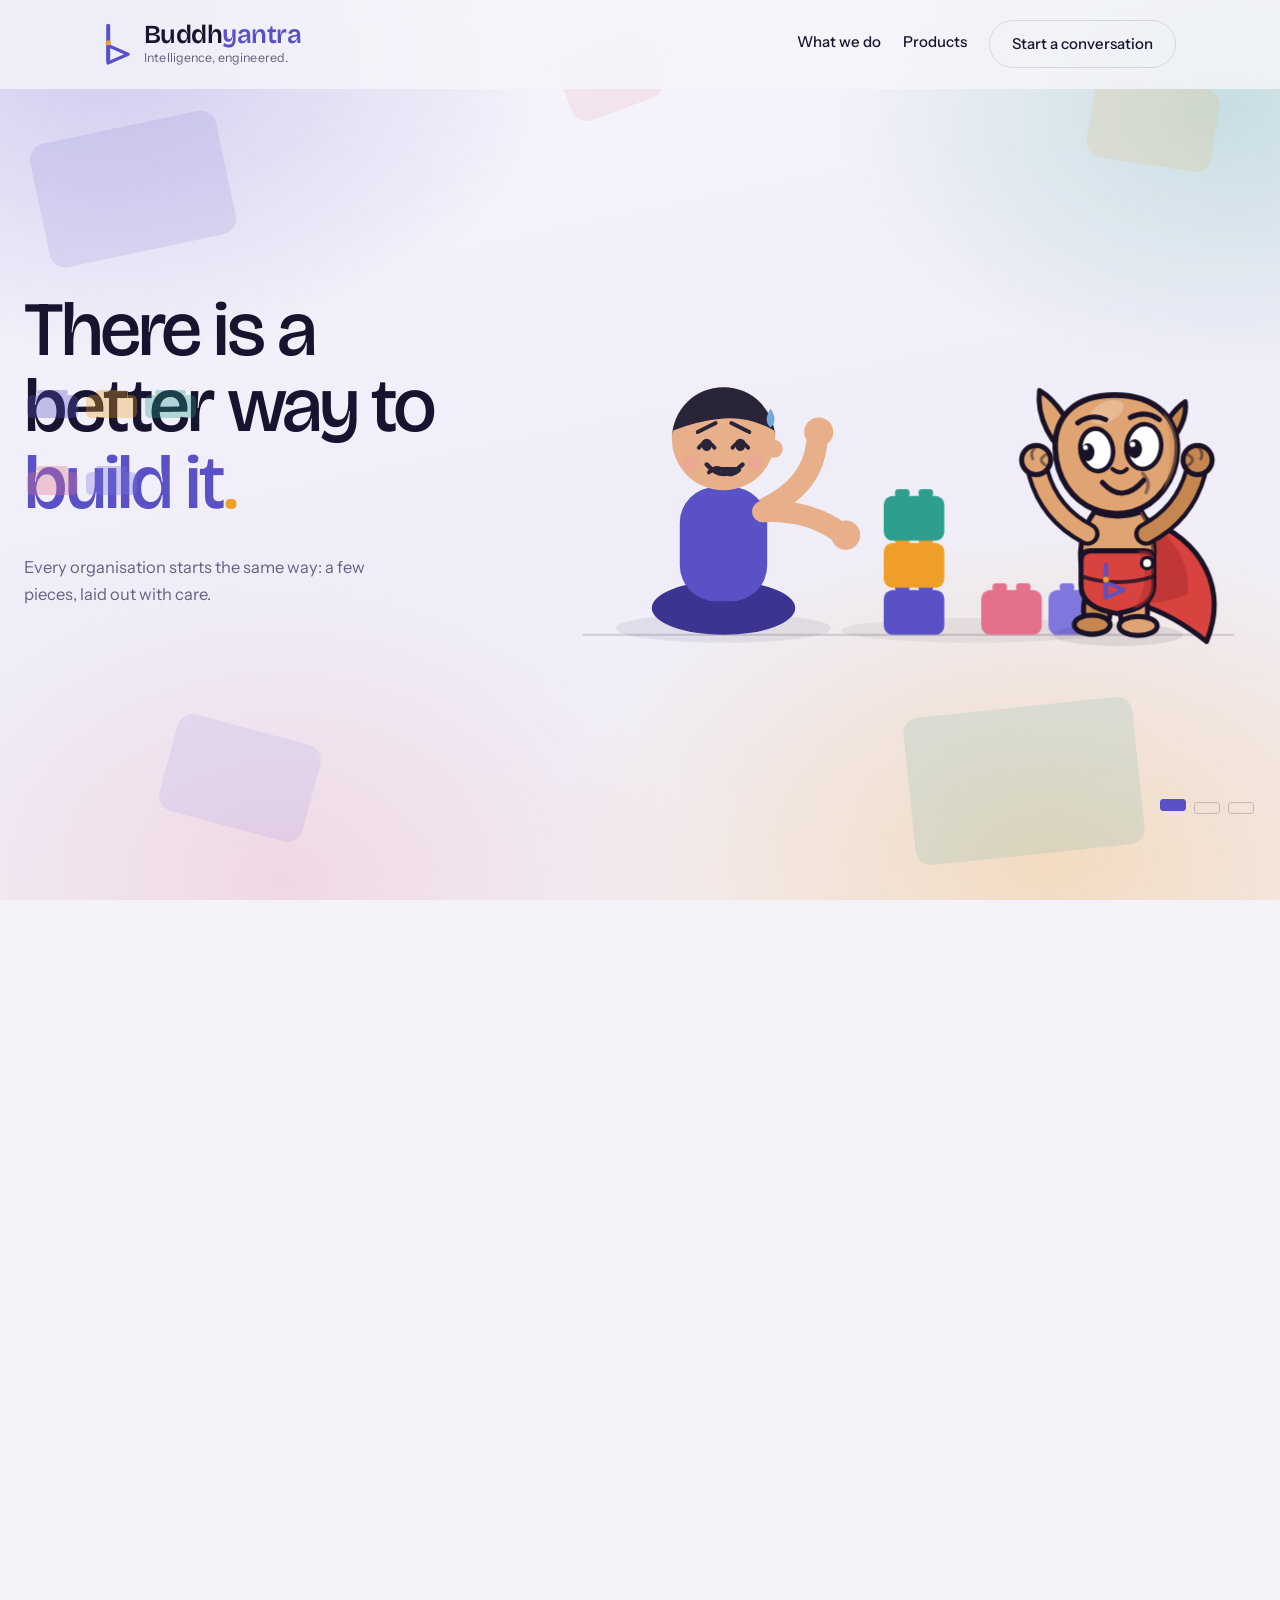
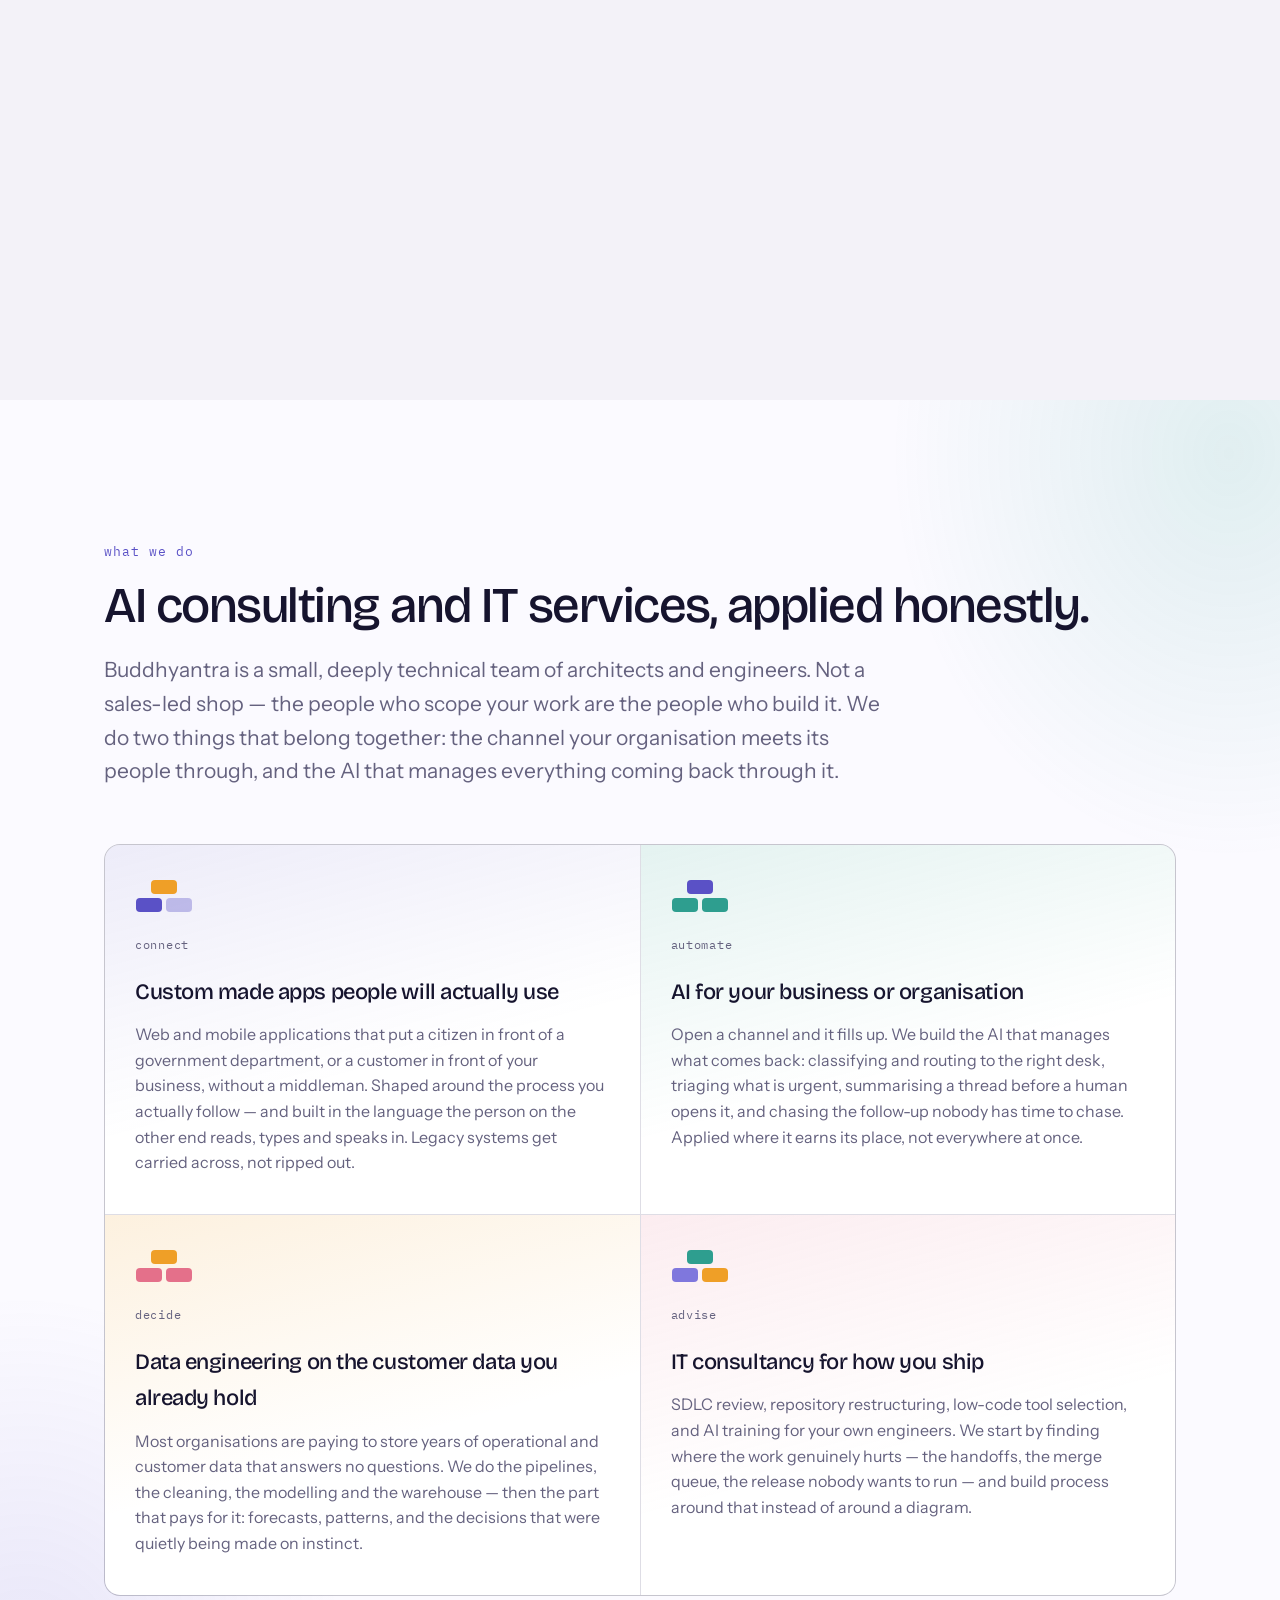
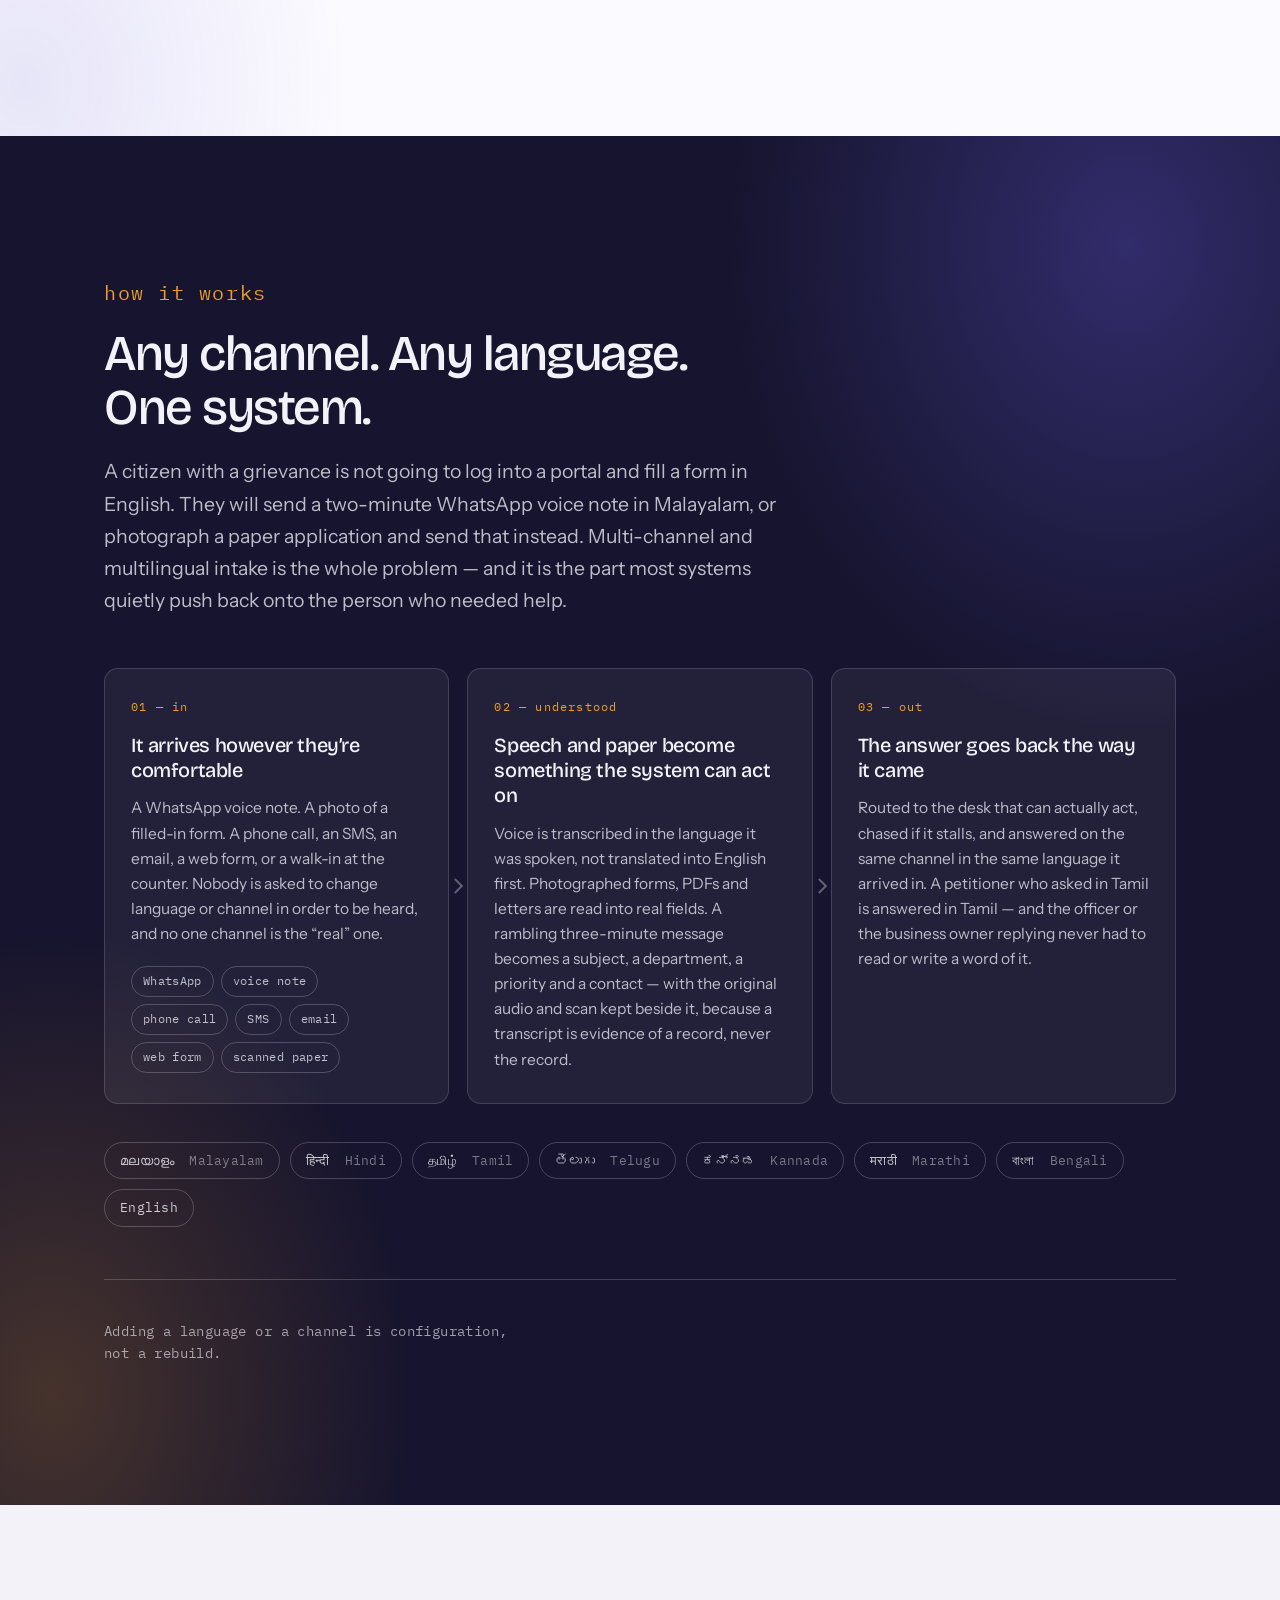
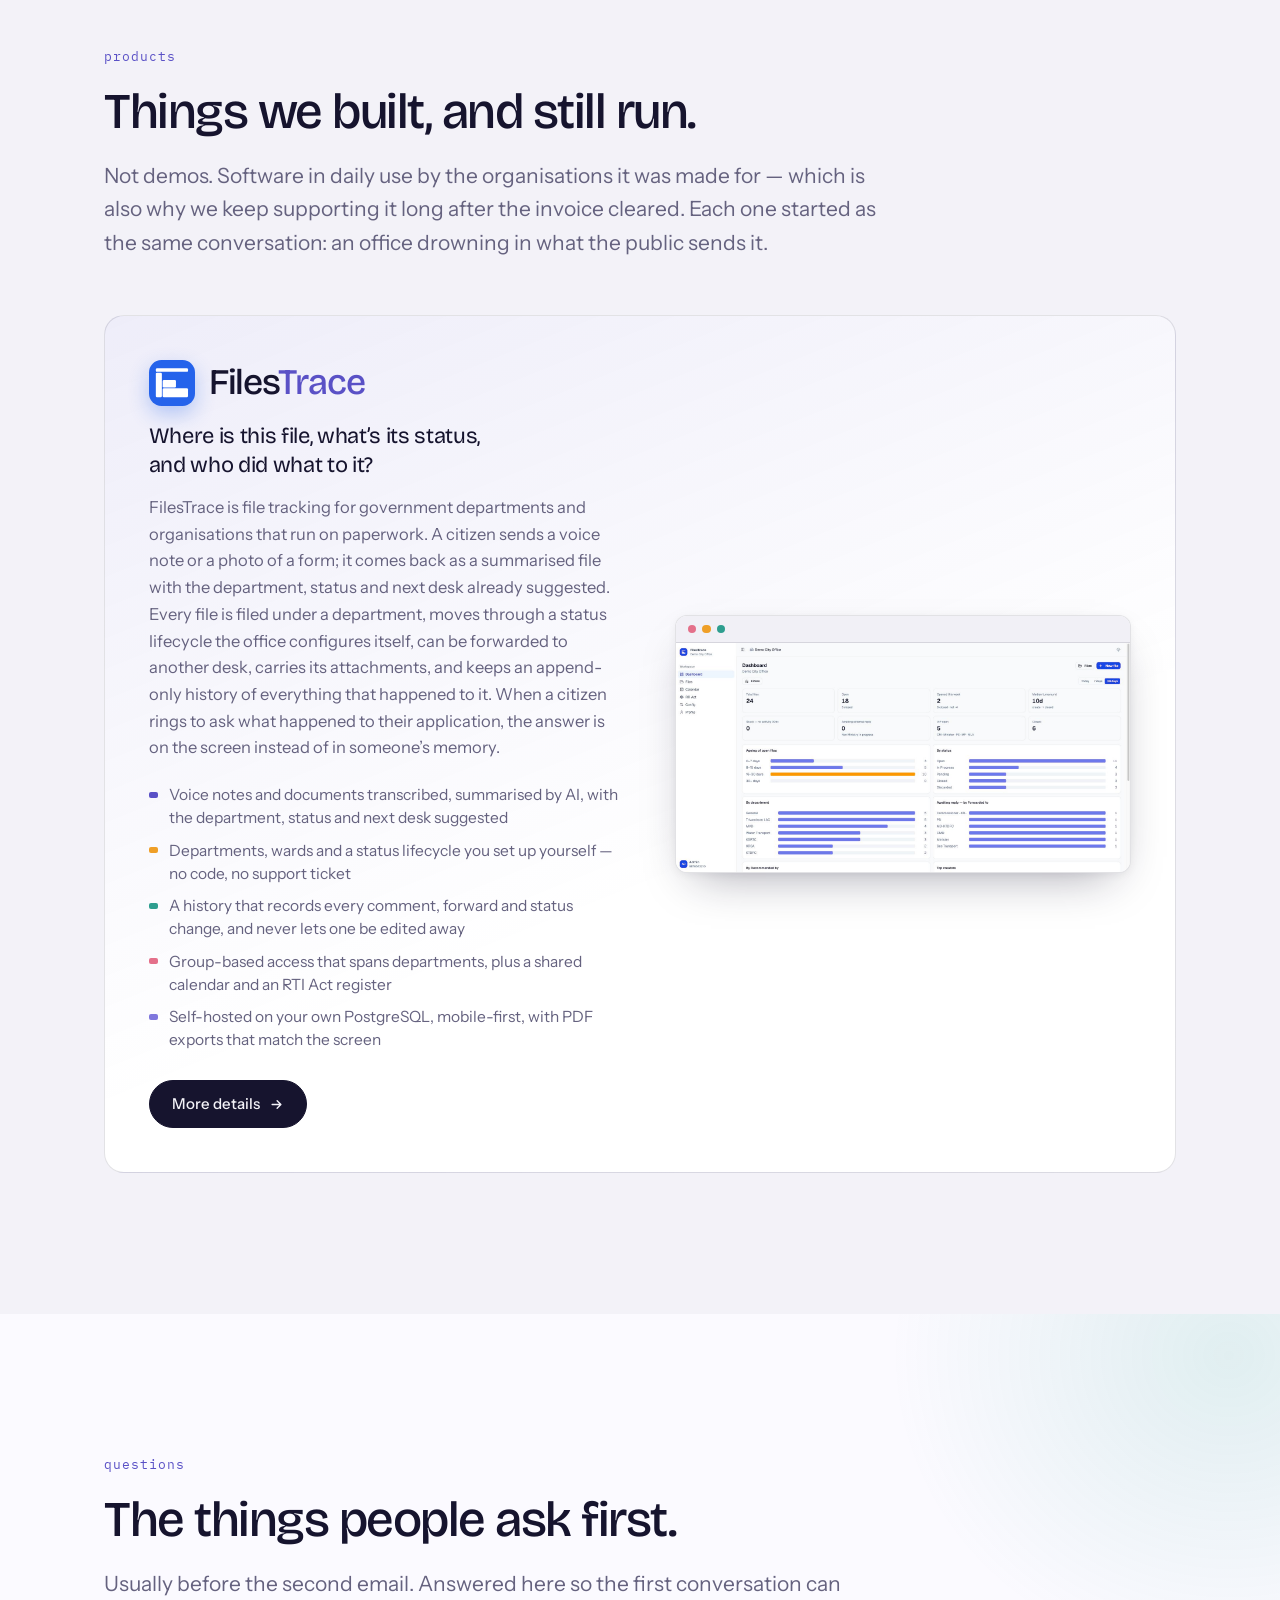
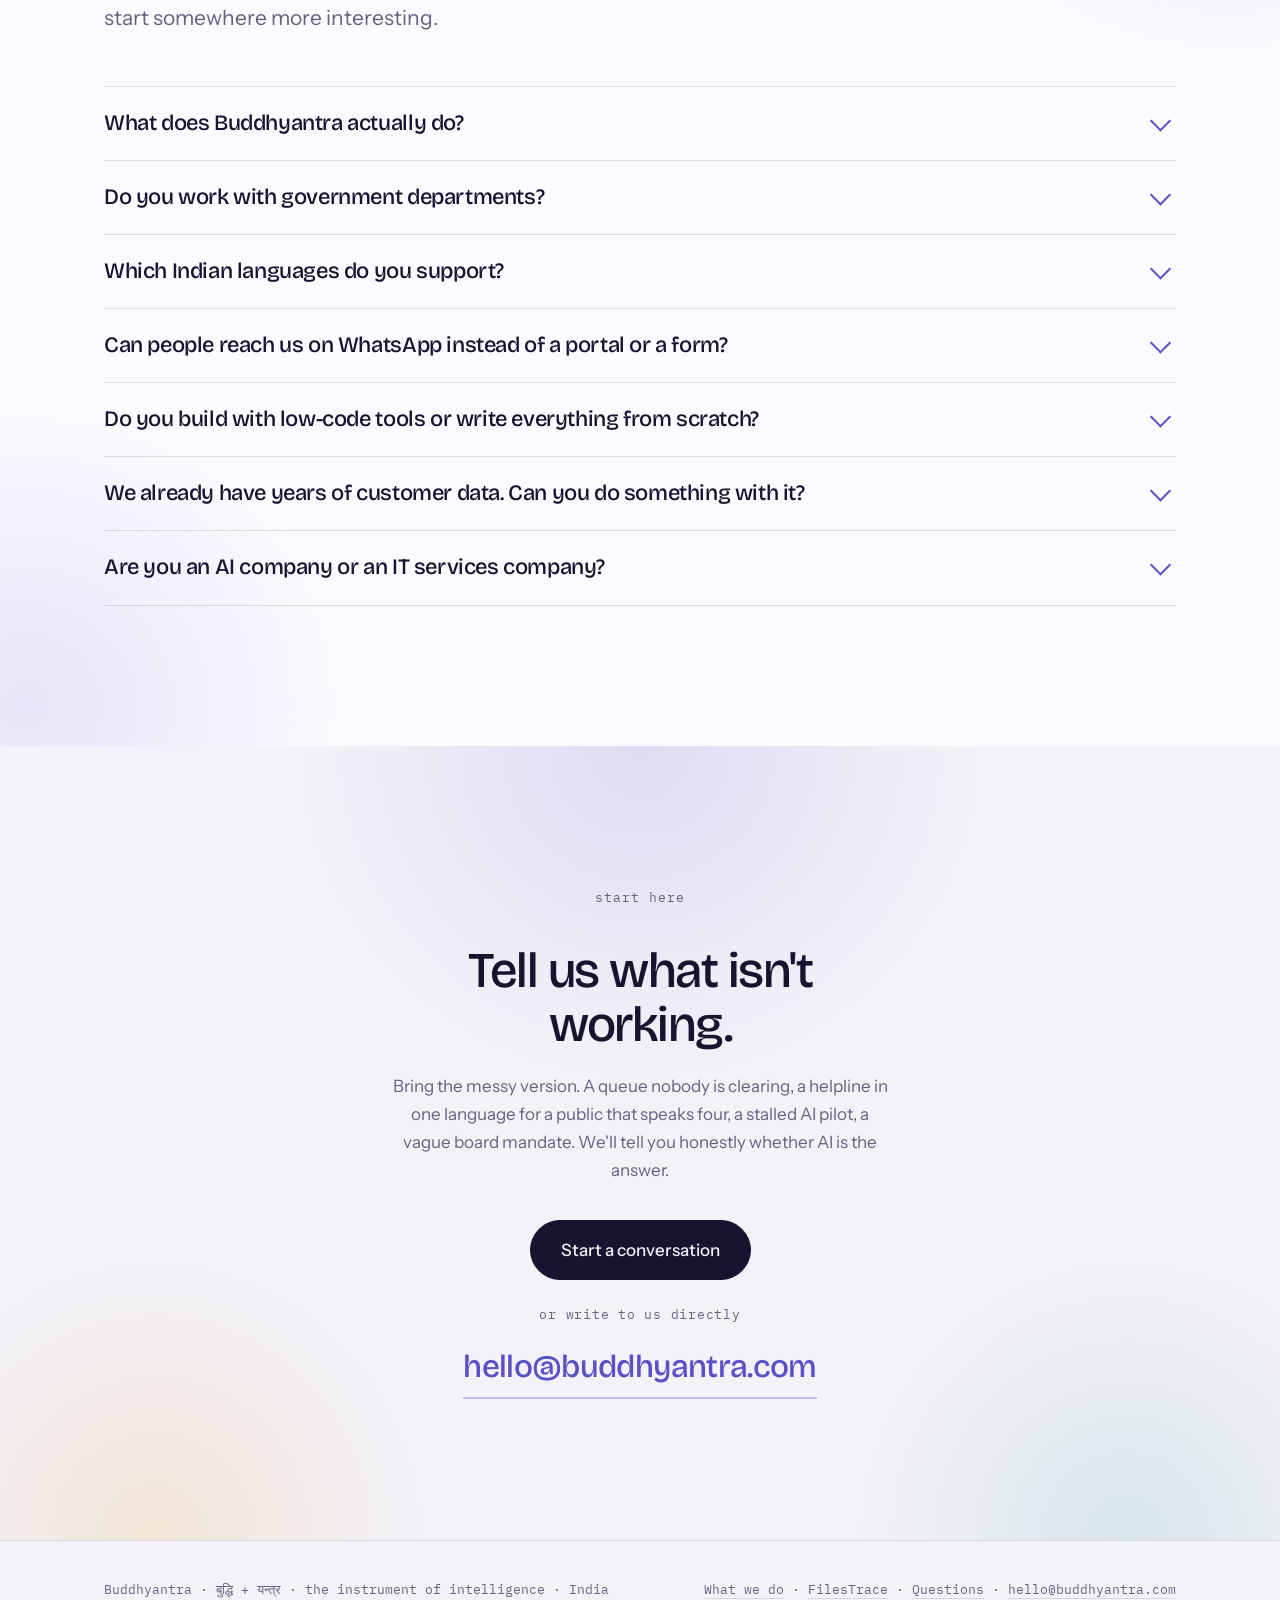
==== commit f6d54007: "Update tagline to "Intelligence, engineered." Replace "Engineered, not assembled." across the site: " ====
--- a/index.html
+++ b/index.html
@@ -16,11 +16,11 @@
 <meta property="og:site_name" content="Buddhyantra">
 <meta property="og:url" content="https://buddhyantra.com/">
 <meta property="og:title" content="Buddhyantra — AI Consulting &amp; Custom Apps in Indian Languages">
-<meta property="og:description" content="Take WhatsApp voice notes, phone calls and scanned paper in any Indian language into one queue — then let AI route, triage and follow up. Engineered, not assembled.">
+<meta property="og:description" content="Take WhatsApp voice notes, phone calls and scanned paper in any Indian language into one queue — then let AI route, triage and follow up. Intelligence, engineered.">
 <meta property="og:image" content="https://buddhyantra.com/assets/og-home.png">
 <meta property="og:image:width" content="1200">
 <meta property="og:image:height" content="630">
-<meta property="og:image:alt" content="Buddhyantra — engineered, not assembled. AI consulting and custom software in Indian languages.">
+<meta property="og:image:alt" content="Buddhyantra — intelligence, engineered. AI consulting and custom software in Indian languages.">
 <meta property="og:locale" content="en_IN">
 
 <!-- Twitter / X -->
@@ -28,10 +28,14 @@
 <meta name="twitter:title" content="Buddhyantra — AI Consulting &amp; Custom Apps in Indian Languages">
 <meta name="twitter:description" content="Take WhatsApp voice notes, phone calls and scanned paper in any Indian language into one queue — then let AI route, triage and follow up.">
 <meta name="twitter:image" content="https://buddhyantra.com/assets/og-home.png">
-<meta name="twitter:image:alt" content="Buddhyantra — engineered, not assembled.">
+<meta name="twitter:image:alt" content="Buddhyantra — intelligence, engineered.">
 
 <meta name="theme-color" content="#5A51C6">
-<link rel="icon" type="image/svg+xml" href="data:image/svg+xml,%3Csvg%20xmlns='http://www.w3.org/2000/svg'%20viewBox='0%200%20100%20100'%3E%3Crect%20width='100'%20height='100'%20rx='22'%20fill='%235A51C6'/%3E%3Cg%20transform='translate(25.5,12.7)%20scale(.64)'%3E%3Crect%20x='6'%20y='2'%20width='11'%20height='106'%20rx='5.5'%20fill='%23ffffff'/%3E%3Cpath%20d='M11%2062%20L66%2086%20L11%20110%20Z'%20fill='none'%20stroke='%23ffffff'%20stroke-width='11'%20stroke-linejoin='round'%20stroke-linecap='round'/%3E%3Ccircle%20cx='11.5'%20cy='54'%20r='8.5'%20fill='%23EF9F27'/%3E%3C/g%3E%3C/svg%3E">
+<!-- Real files, not a data: URI — Google has to crawl the favicon to show it in a search
+     result, and it cannot read a data URI. /favicon.ico is the fallback it looks for. -->
+<link rel="icon" href="/favicon.ico" sizes="16x16 32x32 48x48">
+<link rel="icon" type="image/svg+xml" href="/assets/favicon.svg">
+<link rel="apple-touch-icon" href="/assets/apple-touch-icon.png">
 <link rel="preconnect" href="https://fonts.googleapis.com">
 <link rel="preconnect" href="https://fonts.gstatic.com" crossorigin>
 <link href="https://fonts.googleapis.com/css2?family=Bricolage+Grotesque:opsz,wght@12..96,400;12..96,500;12..96,700&family=IBM+Plex+Mono:wght@400;500&family=Instrument+Sans:wght@400;500;600&display=swap" rel="stylesheet">
@@ -498,7 +502,7 @@
       },
       "image": "https://buddhyantra.com/assets/og-home.png",
       "email": "hello@buddhyantra.com",
-      "slogan": "Engineered, not assembled.",
+      "slogan": "Intelligence, engineered.",
       "description": "Buddhyantra builds the connection between organisations and the people they serve — citizens with government departments, customers with businesses — in the Indian languages those people actually speak, and the AI that manages what comes back.",
       "knowsAbout": [
         "AI consulting",
@@ -682,7 +686,7 @@
       </svg>
       <span class="brand-txt">
         <span class="brand-name">Buddh<em>yantra</em></span>
-        <span class="brand-tag">Engineered, not assembled.</span>
+        <span class="brand-tag">Intelligence, engineered.</span>
       </span>
     </a>
     <nav class="head-nav" aria-label="Primary">
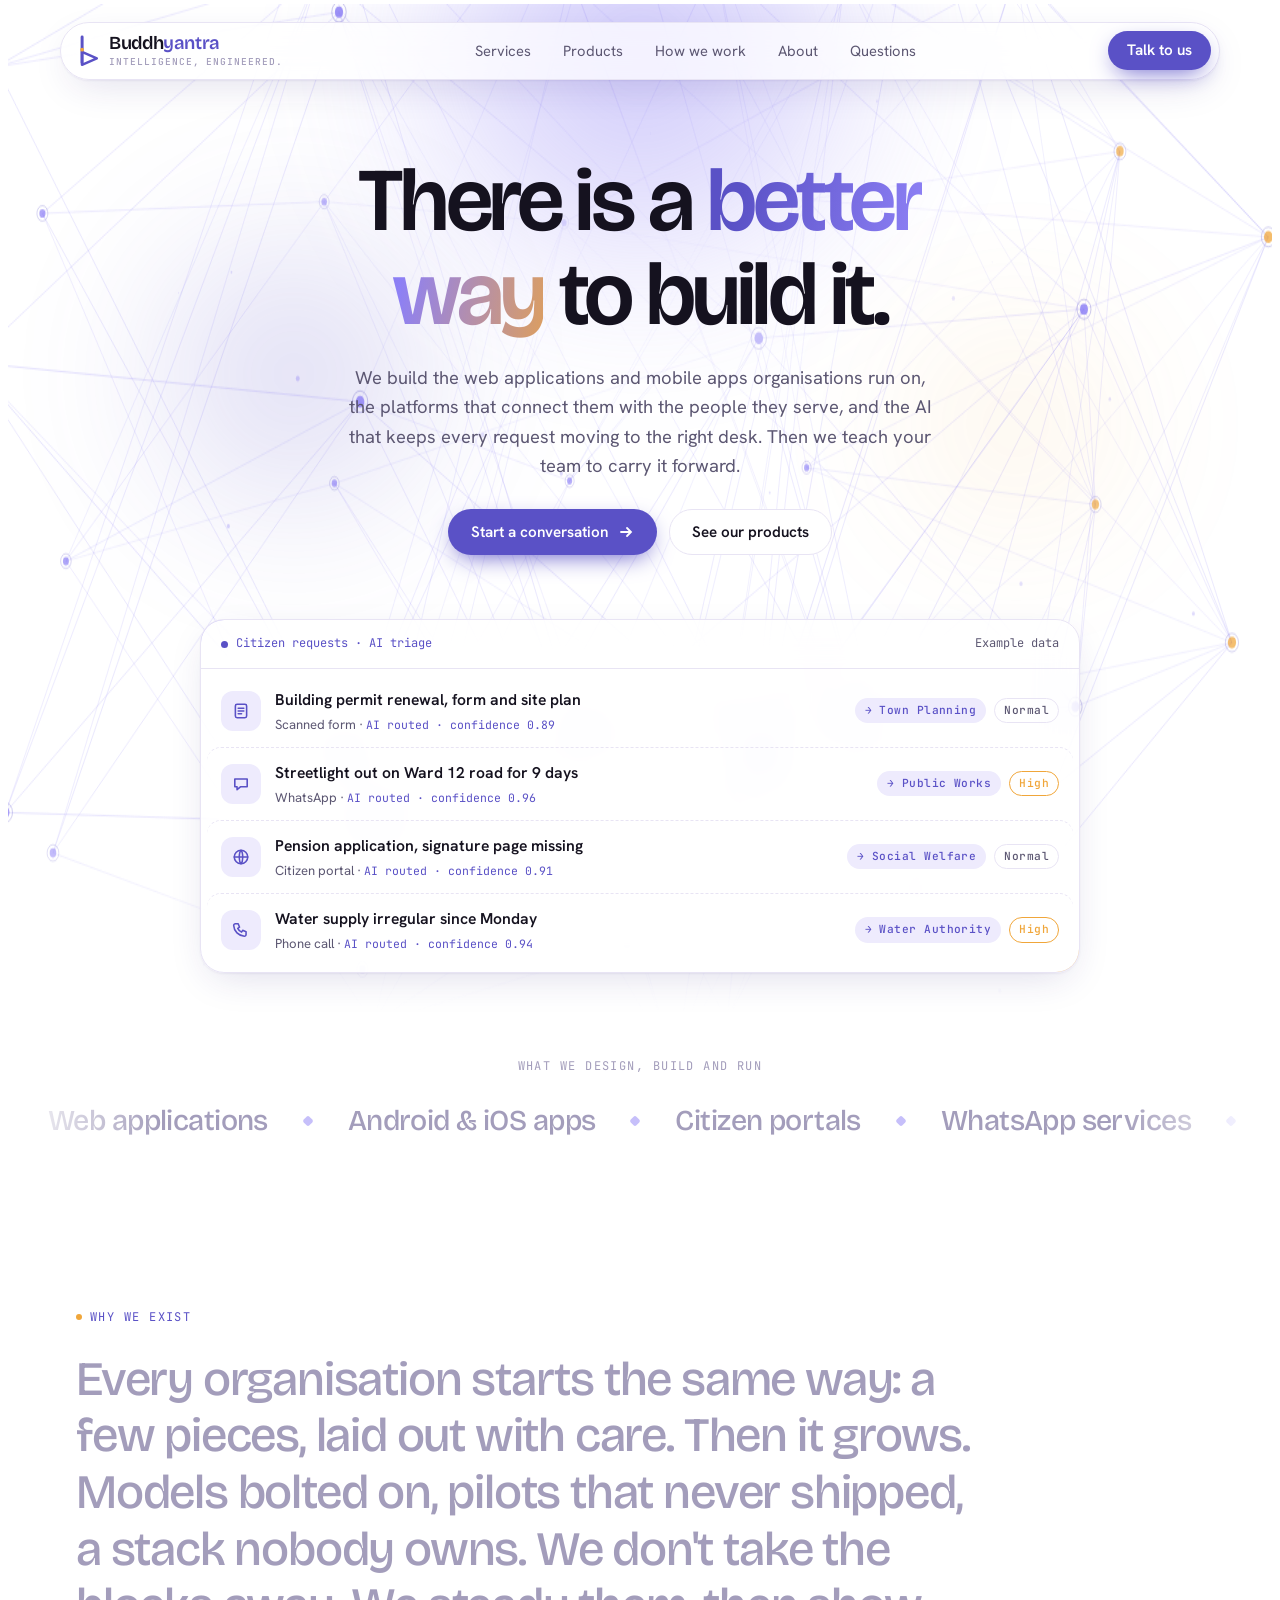
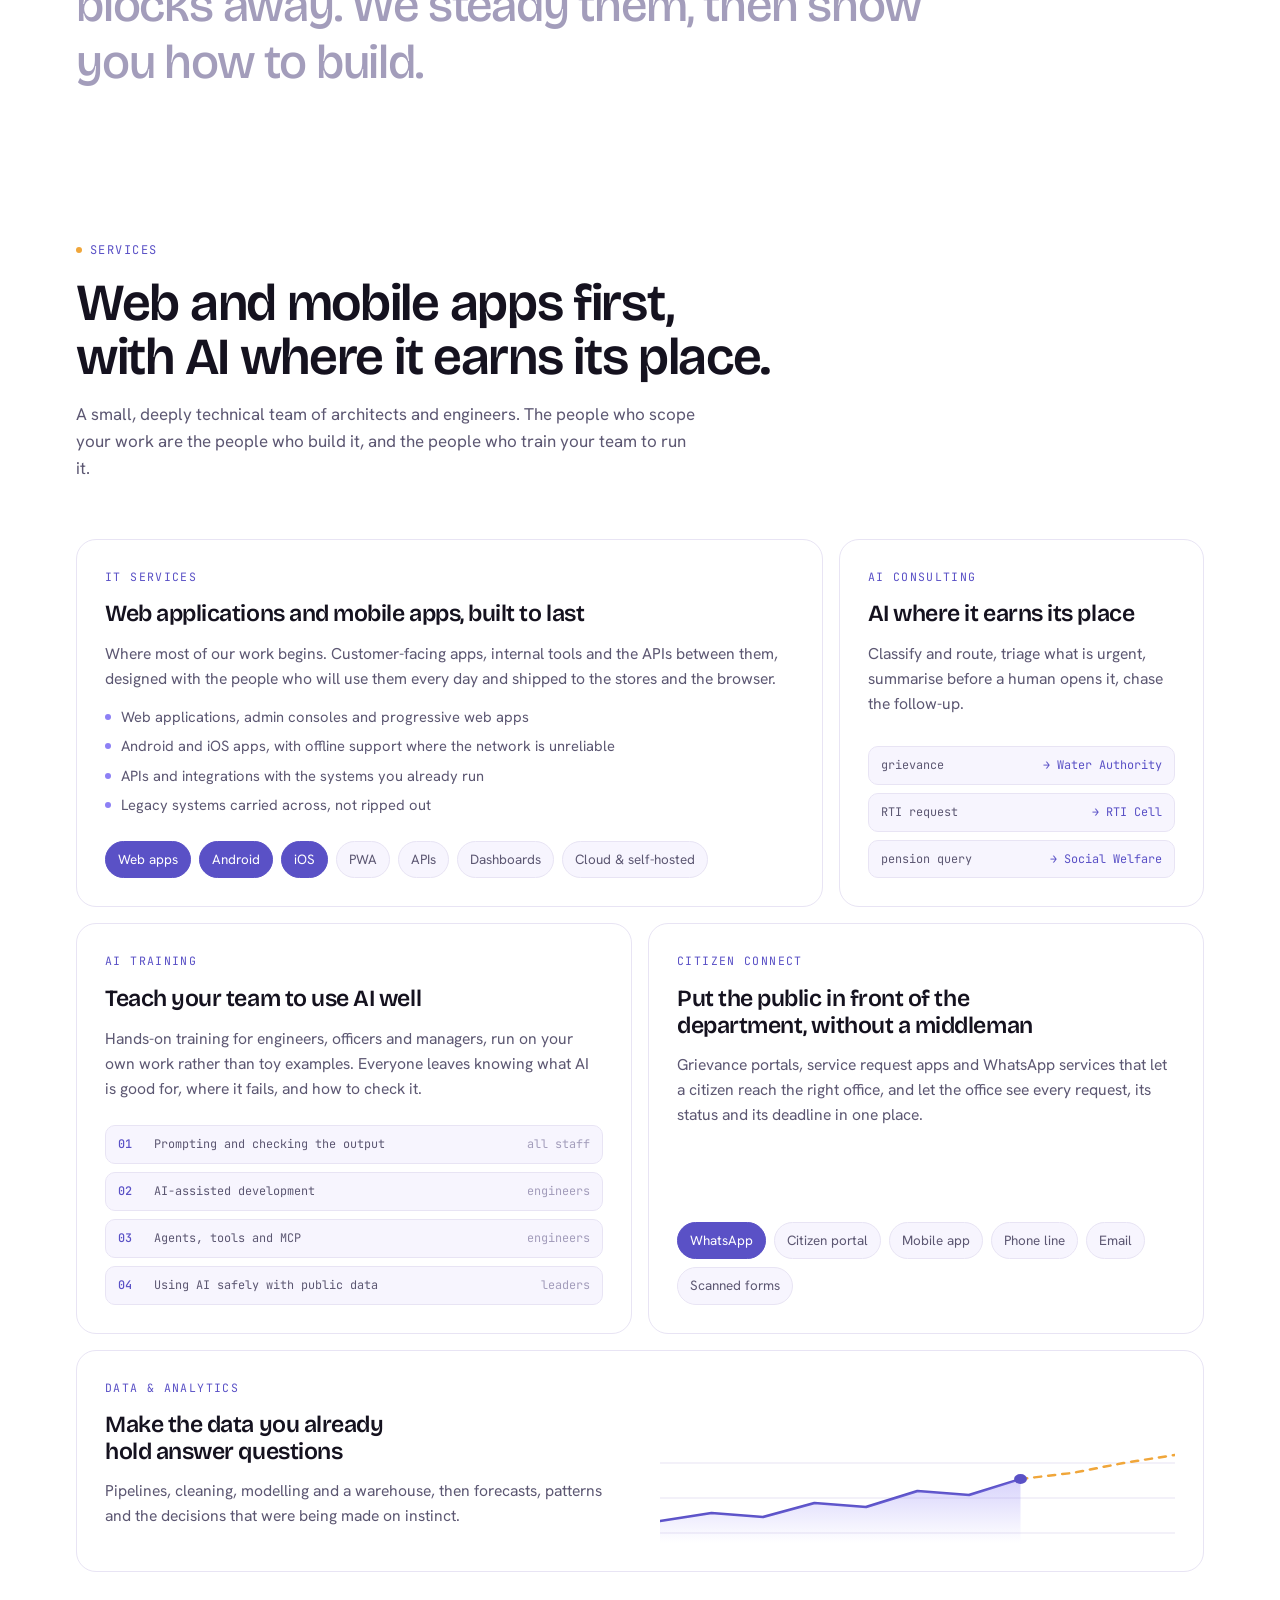
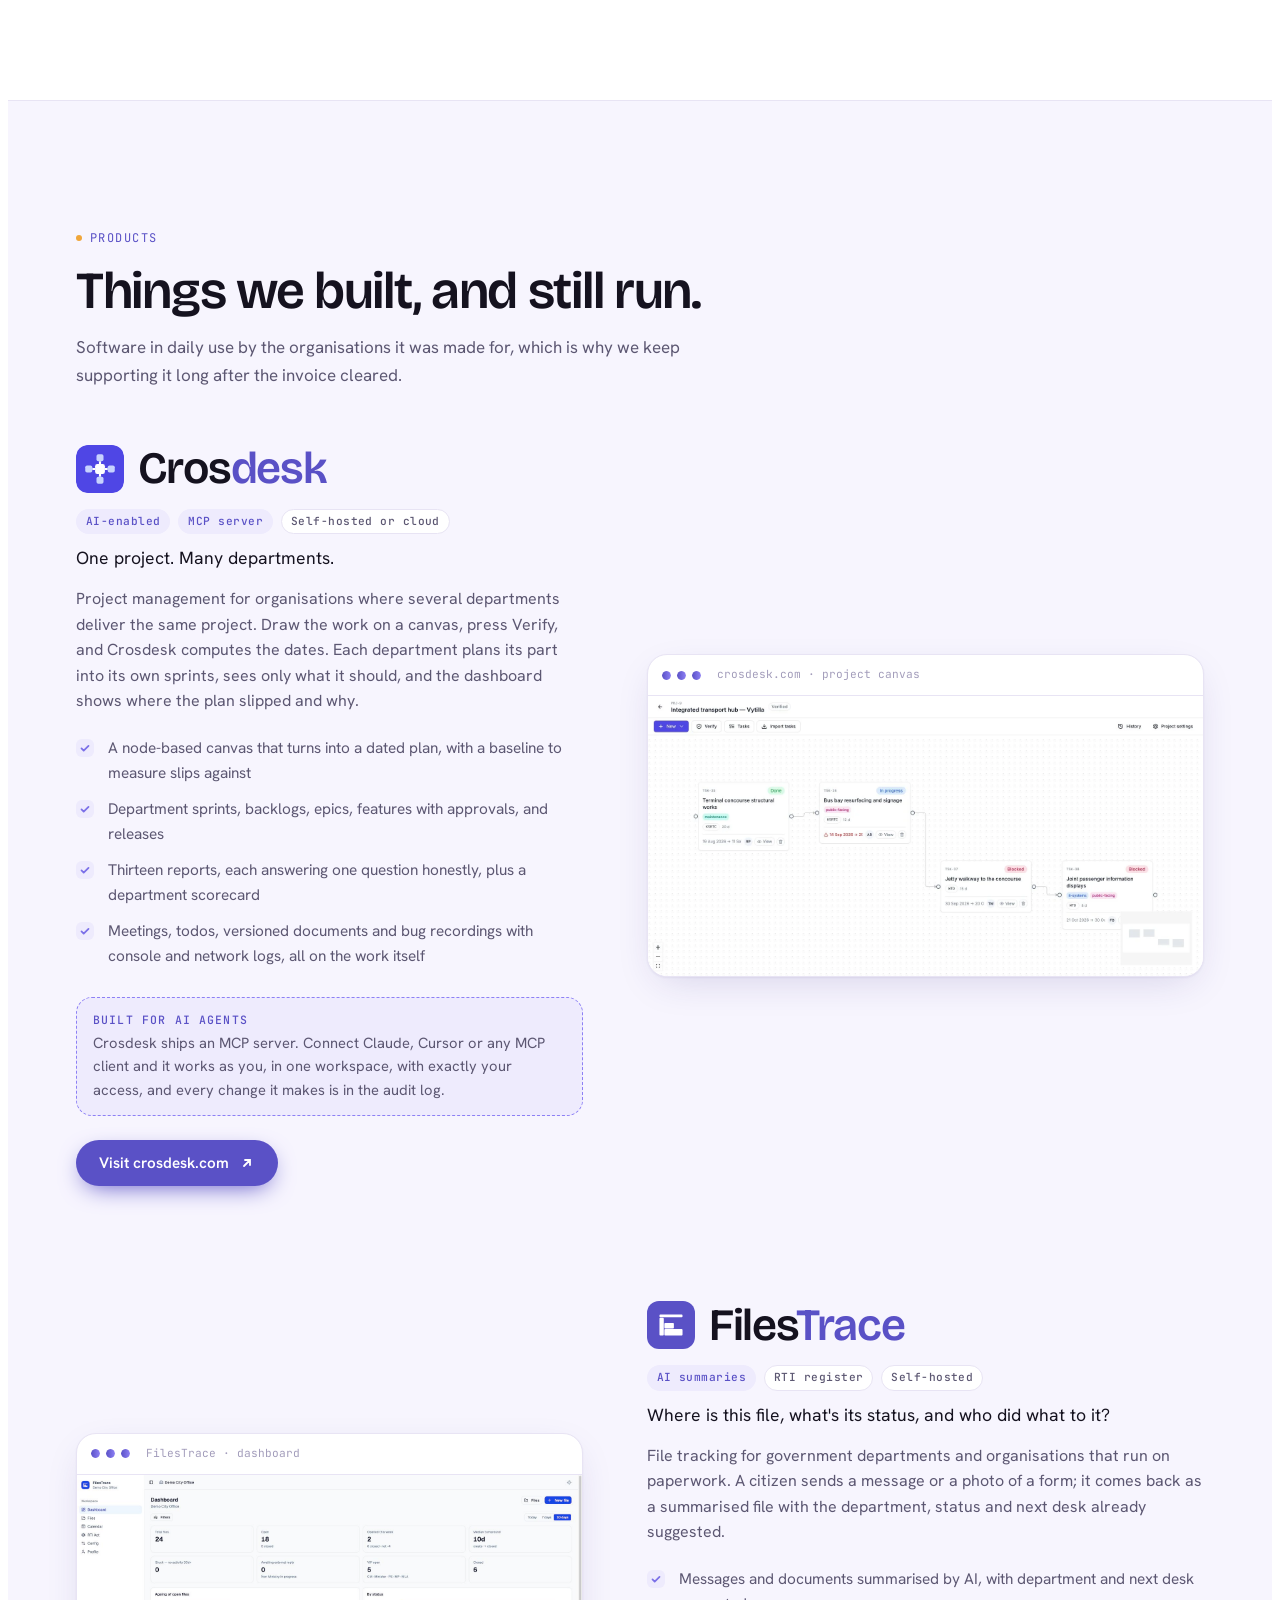
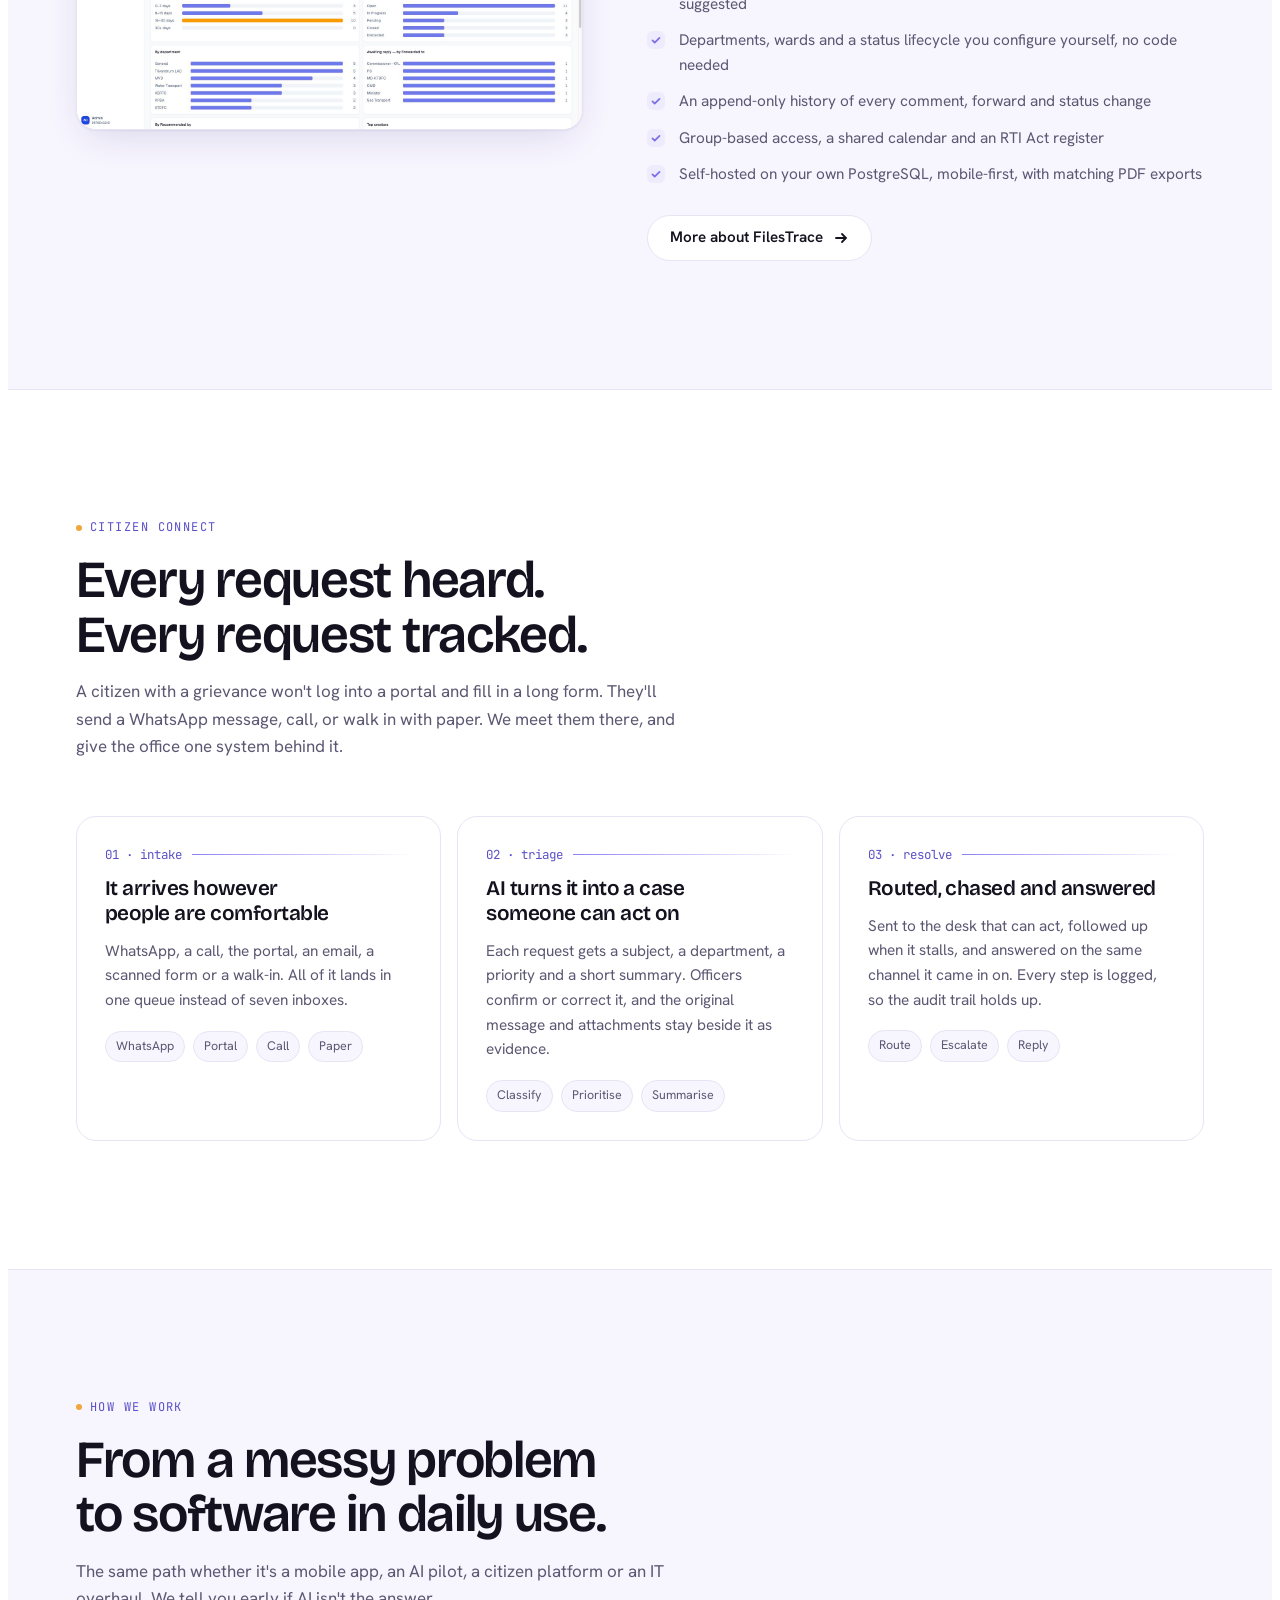
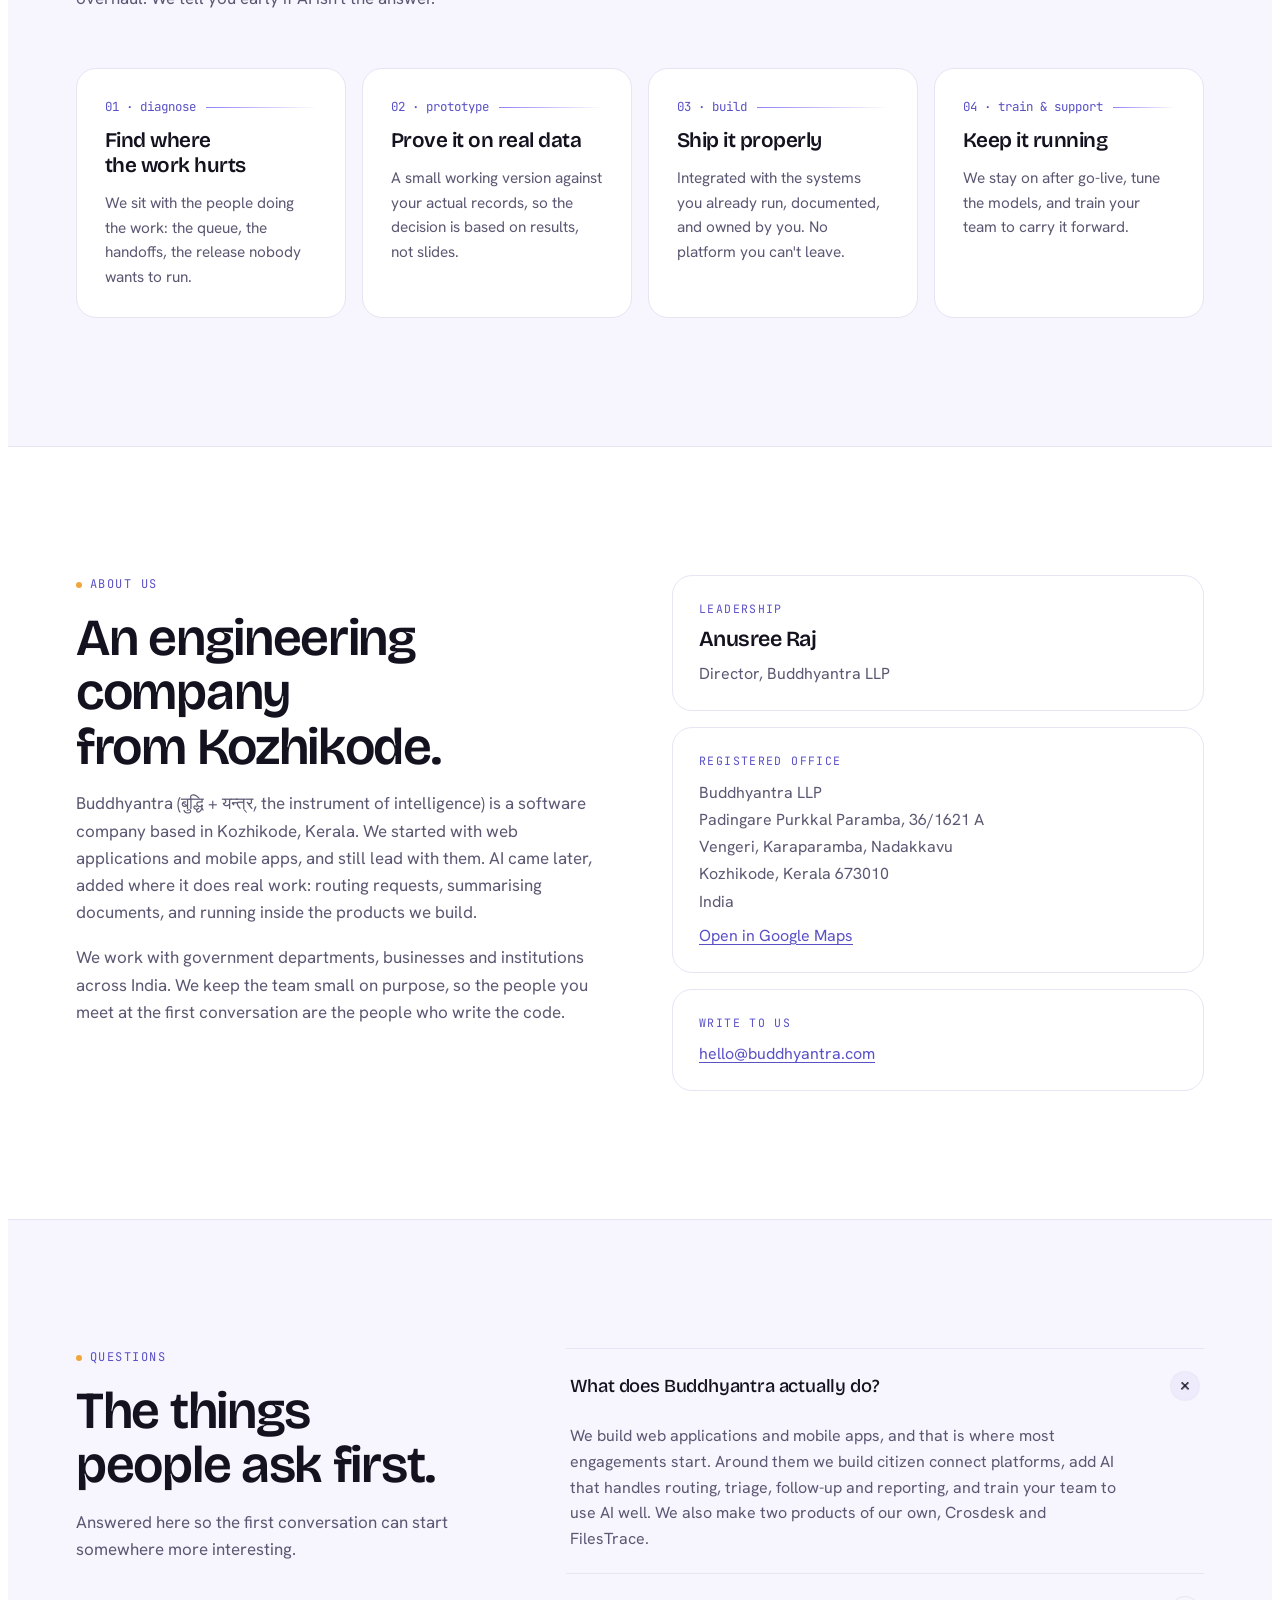
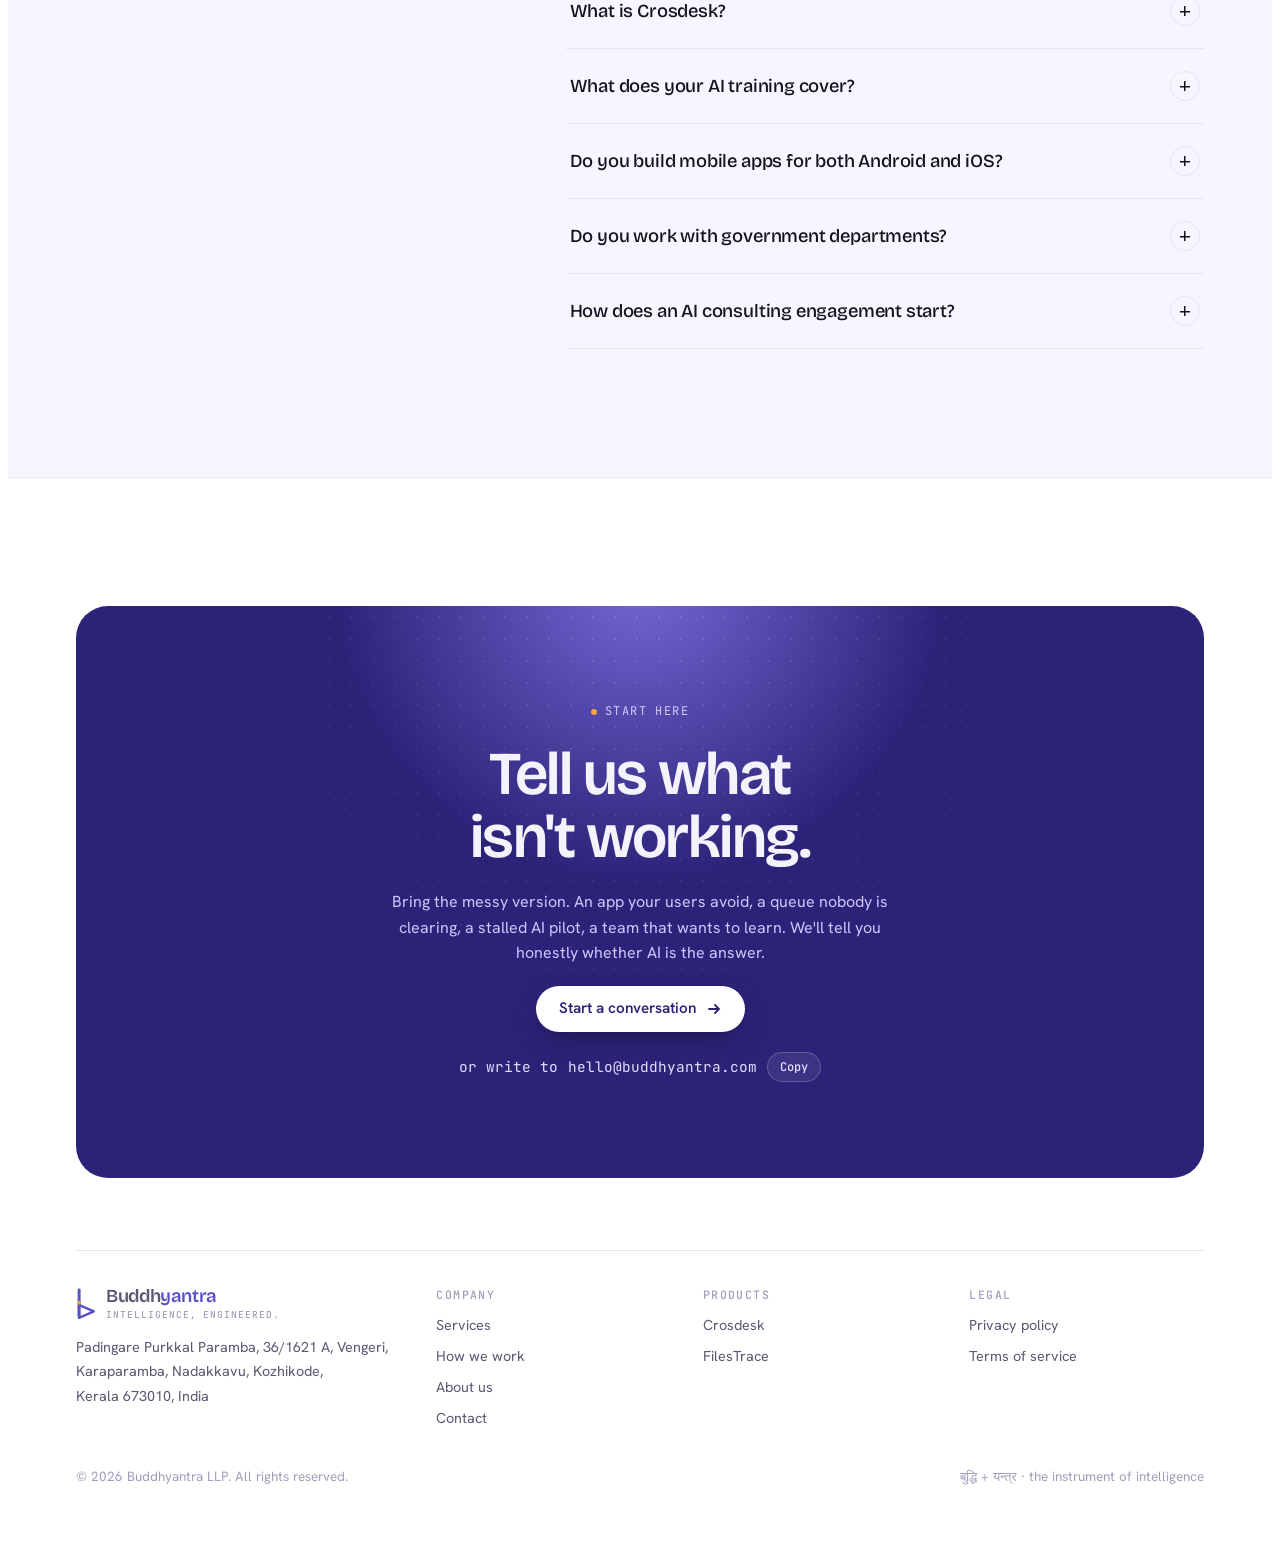
==== commit a07b377d: "Rebuild site with new design, Crosdesk, AI training, about, legal pages and SEO - New homepage desig" ====
--- a/index.html
+++ b/index.html
@@ -1,488 +1,48 @@
-<!DOCTYPE html>
+<!doctype html>
 <html lang="en-IN">
 <head>
 <meta charset="utf-8">
-<meta name="viewport" content="width=device-width, initial-scale=1">
-
-<title>Buddhyantra — AI Consulting &amp; Custom Apps in Indian Languages</title>
-<meta name="description" content="Buddhyantra connects organisations with citizens and customers on WhatsApp, voice and paper, in Indian languages — then builds the AI that routes, triages and follows up.">
-<meta name="keywords" content="AI consulting, AI consulting India, IT services, IT consultancy, custom made apps, custom app development, low code solutions, low code development, AI for business, AI for government departments, data engineering, customer data engineering, Indian language software, multilingual citizen services">
+<meta name="viewport" content="width=device-width, initial-scale=1, viewport-fit=cover">
+
+<title>Buddhyantra — Web &amp; Mobile Apps, AI Consulting and AI Training</title>
+<meta name="description" content="Web and mobile app development, AI consulting and AI training from Kozhikode, Kerala. Makers of Crosdesk, AI-enabled project management with MCP, and FilesTrace.">
+<meta name="keywords" content="web application development, mobile app development, IT services Kerala, IT services Kozhikode, AI consulting India, AI training, AI training for teams, MCP, citizen connect platform, grievance redressal software, Crosdesk, FilesTrace, project management, custom software">
 <link rel="canonical" href="https://buddhyantra.com/">
 <meta name="robots" content="index, follow, max-image-preview:large, max-snippet:-1, max-video-preview:-1">
-<meta name="author" content="Buddhyantra">
+<meta name="author" content="Buddhyantra LLP">
 
 <!-- Open Graph / Facebook / LinkedIn / WhatsApp -->
 <meta property="og:type" content="website">
 <meta property="og:site_name" content="Buddhyantra">
 <meta property="og:url" content="https://buddhyantra.com/">
-<meta property="og:title" content="Buddhyantra — AI Consulting &amp; Custom Apps in Indian Languages">
-<meta property="og:description" content="Take WhatsApp voice notes, phone calls and scanned paper in any Indian language into one queue — then let AI route, triage and follow up. Intelligence, engineered.">
+<meta property="og:title" content="Buddhyantra — Web &amp; Mobile Apps, AI Consulting and AI Training">
+<meta property="og:description" content="Web and mobile applications, citizen connect platforms, AI consulting and AI training. Makers of Crosdesk and FilesTrace. Intelligence, engineered.">
 <meta property="og:image" content="https://buddhyantra.com/assets/og-home.png">
 <meta property="og:image:width" content="1200">
 <meta property="og:image:height" content="630">
-<meta property="og:image:alt" content="Buddhyantra — intelligence, engineered. AI consulting and custom software in Indian languages.">
+<meta property="og:image:type" content="image/png">
+<meta property="og:image:alt" content="Buddhyantra — intelligence, engineered.">
 <meta property="og:locale" content="en_IN">
 
 <!-- Twitter / X -->
 <meta name="twitter:card" content="summary_large_image">
-<meta name="twitter:title" content="Buddhyantra — AI Consulting &amp; Custom Apps in Indian Languages">
-<meta name="twitter:description" content="Take WhatsApp voice notes, phone calls and scanned paper in any Indian language into one queue — then let AI route, triage and follow up.">
+<meta name="twitter:title" content="Buddhyantra — Web &amp; Mobile Apps, AI Consulting and AI Training">
+<meta name="twitter:description" content="Web and mobile applications, citizen connect platforms, AI consulting and AI training. Makers of Crosdesk and FilesTrace.">
 <meta name="twitter:image" content="https://buddhyantra.com/assets/og-home.png">
 <meta name="twitter:image:alt" content="Buddhyantra — intelligence, engineered.">
 
 <meta name="theme-color" content="#5A51C6">
-<!-- Real files, not a data: URI — Google has to crawl the favicon to show it in a search
-     result, and it cannot read a data URI. /favicon.ico is the fallback it looks for. -->
+<meta name="geo.region" content="IN-KL">
+<meta name="geo.placename" content="Kozhikode">
+<meta name="format-detection" content="telephone=no">
+<link rel="manifest" href="/site.webmanifest">
 <link rel="icon" href="/favicon.ico" sizes="16x16 32x32 48x48">
 <link rel="icon" type="image/svg+xml" href="/assets/favicon.svg">
 <link rel="apple-touch-icon" href="/assets/apple-touch-icon.png">
 <link rel="preconnect" href="https://fonts.googleapis.com">
 <link rel="preconnect" href="https://fonts.gstatic.com" crossorigin>
-<link href="https://fonts.googleapis.com/css2?family=Bricolage+Grotesque:opsz,wght@12..96,400;12..96,500;12..96,700&family=IBM+Plex+Mono:wght@400;500&family=Instrument+Sans:wght@400;500;600&display=swap" rel="stylesheet">
-<style>
-:root{
-  --paper:#F3F2F8;
-  --paper-2:#FBFAFF;
-  --ink:#16142E;
-  --indigo:#5A51C6;
-  --indigo-deep:#3B3490;
-  --lav:#7F77DD;
-  --marigold:#EF9F27;
-  --teal:#2E9E8F;
-  --rose:#E4708A;
-  --cape:#D8433F;
-  --cape-2:#B32F2F;
-  --skin:#E8B08A;
-  --skin-2:#E0A472;
-  --skin-sh:#C6864F;
-  --outline:#1A1226;
-  --muted:#65627F;
-  --line:rgba(22,20,46,.12);
-  --display:"Bricolage Grotesque",system-ui,sans-serif;
-  --body:"Instrument Sans",system-ui,sans-serif;
-  --mono:"IBM Plex Mono",ui-monospace,monospace;
-}
-*{box-sizing:border-box}
-html{scroll-behavior:smooth}
-body{
-  margin:0;background:var(--paper);color:var(--ink);
-  font-family:var(--body);font-size:17px;line-height:1.65;
-  -webkit-font-smoothing:antialiased;
-}
-.wrap{max-width:1120px;margin:0 auto;padding:0 24px}
-.wrap-wide{max-width:1340px}
-a{color:inherit}
-:focus-visible{outline:2px solid var(--indigo);outline-offset:3px;border-radius:4px}
-
-/* ---------- header ---------- */
-.site-head{
-  position:fixed;top:0;left:0;right:0;z-index:40;
-  backdrop-filter:blur(12px);background:rgba(246,245,251,.8);
-  border-bottom:1px solid transparent;transition:border-color .3s;
-}
-.site-head.stuck{border-bottom-color:var(--line)}
-.head-in{display:flex;align-items:center;justify-content:space-between;gap:20px;height:88px}
-.brand{display:flex;align-items:center;gap:13px;text-decoration:none;min-width:0}
-.brand-txt{display:flex;flex-direction:column;gap:2px;min-width:0}
-.brand-name{font-family:var(--display);font-size:26px;font-weight:600;letter-spacing:-.02em;line-height:1}
-.brand-name em{font-style:normal;color:var(--indigo)}
-.brand-tag{font-family:var(--body);font-size:12.5px;color:var(--muted);letter-spacing:.01em;line-height:1.3}
-.head-nav{display:flex;align-items:center;gap:22px}
-.head-link{
-  font-family:var(--body);font-size:15px;font-weight:500;text-decoration:none;
-  color:var(--ink);padding-bottom:3px;border-bottom:1.5px solid transparent;
-  transition:color .2s,border-color .2s;white-space:nowrap;
-}
-.head-link:hover{color:var(--indigo);border-bottom-color:var(--indigo)}
-.btn{
-  display:inline-block;font-family:var(--body);font-size:15px;font-weight:500;
-  padding:11px 22px;border-radius:999px;text-decoration:none;white-space:nowrap;
-  background:var(--ink);color:var(--paper);border:1px solid var(--ink);
-  transition:background .2s,color .2s,transform .2s;
-}
-.btn:hover{background:var(--indigo);border-color:var(--indigo);transform:translateY(-1px)}
-.btn-ghost{background:transparent;color:var(--ink);border-color:var(--line)}
-.btn-ghost:hover{background:var(--ink);color:var(--paper);border-color:var(--ink)}
-.btn-lg{font-size:17px;padding:15px 30px}
-
-/* ---------- scroll stage ---------- */
-.stage-wrap{height:400vh;position:relative}
-.stage{
-  position:sticky;top:0;height:100vh;min-height:620px;
-  display:flex;align-items:center;overflow:hidden;
-  background:
-    radial-gradient(52% 50% at 8% 6%, rgba(90,81,198,.24), transparent 68%),
-    radial-gradient(44% 42% at 96% 12%, rgba(46,158,143,.22), transparent 70%),
-    radial-gradient(56% 54% at 82% 96%, rgba(239,159,39,.26), transparent 70%),
-    radial-gradient(46% 48% at 22% 98%, rgba(228,112,138,.18), transparent 70%),
-    linear-gradient(168deg, #F7F5FC 0%, #EFEDF8 55%, #F4F0F7 100%);
-}
-.stage-bg{position:absolute;inset:0;pointer-events:none;z-index:0}
-.fb{position:absolute;display:block;border-radius:16px;opacity:.12}
-.fb1{--r:-12deg;width:190px;height:126px;background:var(--indigo);left:3%;top:14%;
-  transform:rotate(var(--r));animation:floatA 15s ease-in-out infinite}
-.fb2{--r:9deg;width:126px;height:84px;background:var(--marigold);right:5%;top:9%;
-  transform:rotate(var(--r));animation:floatB 18s ease-in-out infinite}
-.fb3{--r:-6deg;width:230px;height:148px;background:var(--teal);right:11%;bottom:5%;
-  transform:rotate(var(--r));animation:floatA 21s ease-in-out infinite reverse}
-.fb4{--r:15deg;width:148px;height:100px;background:var(--lav);left:13%;bottom:8%;
-  transform:rotate(var(--r));animation:floatB 13s ease-in-out infinite reverse}
-.fb5{--r:-20deg;width:96px;height:66px;background:var(--rose);left:44%;top:5%;
-  transform:rotate(var(--r));animation:floatA 17s ease-in-out infinite}
-@keyframes floatA{0%,100%{transform:rotate(var(--r)) translateY(0)}
-  50%{transform:rotate(var(--r)) translateY(-28px)}}
-@keyframes floatB{0%,100%{transform:rotate(var(--r)) translate(0,0)}
-  50%{transform:rotate(var(--r)) translate(-18px,20px)}}
-
-.stage-grid{
-  position:relative;z-index:1;
-  display:grid;grid-template-columns:.84fr 1.16fr;gap:34px;align-items:center;width:100%;
-}
-.stage-grid > div{min-width:0}
-.sentence-wrap{position:relative;font-family:var(--display);
-  font-size:clamp(38px,6vw,86px);line-height:1}
-.sentence{margin:0;font-size:inherit;font-weight:500;line-height:1;letter-spacing:-.038em}
-.ph-layer{position:absolute;inset:0;font-size:inherit;pointer-events:none}
-.ph{position:absolute;left:.04em;height:1em;display:flex;align-items:center;gap:.11em;
-  transition:opacity .5s ease,transform .6s cubic-bezier(.2,.9,.3,1)}
-.ph-2{top:1em}
-.ph-3{top:2em}
-.ph i{position:relative;display:block;width:.66em;height:.3em;border-radius:.07em;opacity:.32}
-.ph i::before{content:"";position:absolute;left:.13em;top:-.075em;
-  width:.4em;height:.075em;border-radius:.04em;background:inherit}
-.ph-2 i:nth-child(1){background:var(--indigo)}
-.ph-2 i:nth-child(2){background:var(--marigold)}
-.ph-2 i:nth-child(3){background:var(--teal)}
-.ph-3 i:nth-child(1){background:var(--rose)}
-.ph-3 i:nth-child(2){background:var(--lav)}
-.stage[data-beat="1"] .ph-2,
-.stage[data-beat="2"] .ph-2,
-.stage[data-beat="2"] .ph-3{opacity:0;transform:translateX(-.18em)}
-.line{display:block;opacity:0;transform:translateY(30px) rotate(-2.6deg);
-  transform-origin:left bottom;
-  transition:opacity .5s ease,transform .85s cubic-bezier(.18,1.15,.3,1)}
-.line.on{opacity:1;transform:none}
-.line-3{color:var(--indigo)}
-.dot{color:var(--marigold)}
-
-.beat-note{margin:32px 0 0;max-width:36ch;color:var(--muted);font-size:16.5px;min-height:3.3em}
-.beat-note span{display:none}
-.beat-note span.on{display:inline;animation:noteIn .5s ease both}
-@keyframes noteIn{from{opacity:0;transform:translateY(6px)}to{opacity:1;transform:none}}
-
-.beats{position:absolute;right:26px;bottom:86px;z-index:2;display:flex;gap:8px}
-.beats i{display:block;width:26px;height:12px;border-radius:3px;
-  border:1.5px solid rgba(22,20,46,.2);background:transparent;
-  transition:background .45s,border-color .45s,transform .45s}
-.beats i.on{background:var(--indigo);border-color:var(--indigo);transform:translateY(-3px)}
-
-/* ---------- scene ---------- */
-.scene{width:100%;height:auto;max-height:86vh;display:block}
-.cam{transform-box:view-box;transform-origin:300px 300px;
-  transform:scale(calc(1 + var(--p,0) * .05))}
-
-.blk{transform-box:view-box;transform-origin:0 0;
-  transition:transform 900ms cubic-bezier(.22,.85,.28,1)}
-.stage[data-beat="2"] .blk{transition-duration:1000ms;
-  transition-timing-function:cubic-bezier(.16,1.3,.3,1)}
-.bi{transform-box:fill-box;transform-origin:50% 50%;
-  animation:drop .75s cubic-bezier(.2,1.25,.35,1) both}
-@keyframes drop{from{transform:translateY(-52px);opacity:0}to{transform:none;opacity:1}}
-#b1 .bi{animation-delay:.10s} #b2 .bi{animation-delay:.22s} #b3 .bi{animation-delay:.34s}
-#b4 .bi{animation-delay:.46s} #b5 .bi{animation-delay:.58s}
-
-#tower{transform-box:view-box;transform-origin:315px 380px}
-.stage[data-beat="1"] #tower{animation:teeter 1.15s ease-in-out infinite}
-@keyframes teeter{0%,100%{transform:rotate(-1.5deg)}50%{transform:rotate(2deg)}}
-.stage[data-beat="2"] #tower{animation:settle .55s cubic-bezier(.25,.9,.3,1) 1s both}
-@keyframes settle{0%,100%{transform:none}40%{transform:scaleY(.955) scaleX(1.02)}}
-
-.kid-wrap{transform-box:view-box;transform-origin:145px 380px;
-  animation:bob 3.8s ease-in-out infinite}
-@keyframes bob{0%,100%{transform:translateY(0)}50%{transform:translateY(-3.5px)}}
-.stage[data-beat="1"] .kid-wrap{animation:fret .55s ease-in-out infinite}
-@keyframes fret{0%,100%{transform:translate(0,0)}25%{transform:translate(-2px,1px)}75%{transform:translate(2px,-1px)}}
-.stage[data-beat="2"] .kid-wrap{animation:hop 4s cubic-bezier(.25,.9,.3,1) .95s infinite}
-@keyframes hop{
-  0%{transform:translateY(0)} 6%{transform:translateY(-13px)}
-  13%{transform:translateY(0)} 19%{transform:translateY(-6px)}
-  25%,100%{transform:translateY(0)}
-}
-
-.fx{opacity:0;transition:opacity .35s ease}
-.sweat{transform-box:fill-box;transform-origin:50% 50%}
-.stage[data-beat="1"] .sweat{animation:sweat 1.8s ease-in infinite}
-@keyframes sweat{0%{transform:translateY(0);opacity:0}18%{opacity:1}
-  72%{opacity:1}100%{transform:translateY(17px);opacity:0}}
-
-.wob{opacity:0}
-.stage[data-beat="1"] .wob{animation:wob 1.15s ease-in-out infinite}
-@keyframes wob{0%,100%{opacity:.15}50%{opacity:.75}}
-
-/* hero kid */
-.hero{opacity:0;transform-box:view-box;transform-origin:0 0;
-  transform:translate(160px,-34px) rotate(7deg);
-  transition:opacity .5s ease,transform 1.05s cubic-bezier(.2,1.08,.3,1)}
-.stage[data-beat="2"] .hero{opacity:1;transform:none}
-.hero-in{transform-box:view-box;transform-origin:0 0}
-.stage[data-beat="2"] .hero-in{animation:heroBob 3s ease-in-out 1.15s infinite}
-@keyframes heroBob{0%,100%{transform:translateY(0)}50%{transform:translateY(-5px)}}
-.cape{transform-box:view-box;transform-origin:519px 266px}
-.stage[data-beat="2"] .cape{animation:flutter 1.7s ease-in-out infinite}
-@keyframes flutter{0%,100%{transform:rotate(-2.5deg) skewY(1deg)}50%{transform:rotate(3.5deg) skewY(-1.5deg)}}
-.bolt{transform-box:fill-box;transform-origin:50% 100%}
-.stage[data-beat="2"] .bolt{animation:zap 2.6s ease-in-out 1.4s infinite}
-@keyframes zap{0%,80%,100%{transform:scale(1)}88%{transform:scale(1.16) rotate(-6deg)}}
-
-.spark{transform-box:fill-box;transform-origin:50% 50%;opacity:0}
-.stage[data-beat="2"] .spark{animation:pop 1s ease-out both}
-@keyframes pop{0%{transform:scale(0) rotate(0);opacity:0}
-  35%{opacity:1}100%{transform:scale(1.6) rotate(70deg);opacity:0}}
-.s1{animation-delay:1.05s} .s2{animation-delay:1.18s} .s3{animation-delay:1.3s}
-.s4{animation-delay:1.42s} .s5{animation-delay:1.54s}
-
-.stage[data-beat="0"] .f-calm,
-.stage[data-beat="1"] .f-tense,
-.stage[data-beat="2"] .f-happy{opacity:1}
-.stage[data-beat="0"] .arm-reach,
-.stage[data-beat="1"] .arm-reach,
-.stage[data-beat="2"] .arm-up{opacity:1}
-
-.stage[data-beat="0"] #b1{transform:translate(315px,360px) rotate(0deg)}
-.stage[data-beat="0"] #b2{transform:translate(315px,318px) rotate(0deg)}
-.stage[data-beat="0"] #b3{transform:translate(315px,276px) rotate(0deg)}
-.stage[data-beat="0"] #b4{transform:translate(402px,360px) rotate(0deg)}
-.stage[data-beat="0"] #b5{transform:translate(462px,360px) rotate(0deg)}
-
-.stage[data-beat="1"] #b1{transform:translate(315px,360px) rotate(-4deg)}
-.stage[data-beat="1"] #b2{transform:translate(307px,316px) rotate(-11deg)}
-.stage[data-beat="1"] #b3{transform:translate(291px,271px) rotate(-20deg)}
-.stage[data-beat="1"] #b4{transform:translate(267px,227px) rotate(-32deg)}
-.stage[data-beat="1"] #b5{transform:translate(234px,187px) rotate(-47deg)}
-
-.stage[data-beat="2"] #b1{transform:translate(300px,360px) rotate(0deg)}
-.stage[data-beat="2"] #b4{transform:translate(358px,360px) rotate(0deg);transition-delay:.06s}
-.stage[data-beat="2"] #b2{transform:translate(416px,360px) rotate(0deg);transition-delay:.12s}
-.stage[data-beat="2"] #b3{transform:translate(329px,318px) rotate(0deg);transition-delay:.3s}
-.stage[data-beat="2"] #b5{transform:translate(387px,318px) rotate(0deg);transition-delay:.44s}
-
-/* ---------- bands ---------- */
-.band{padding:clamp(84px,11vw,150px) 0;position:relative}
-.band-paper{
-  background:
-    radial-gradient(40% 46% at 96% 4%, rgba(46,158,143,.13), transparent 66%),
-    radial-gradient(38% 44% at 2% 96%, rgba(90,81,198,.12), transparent 66%),
-    var(--paper-2);
-}
-.label{font-family:var(--mono);font-size:12.5px;letter-spacing:.08em;color:var(--indigo);margin:0 0 18px}
-h2{font-family:var(--display);font-weight:500;letter-spacing:-.03em;
-  font-size:clamp(30px,4.2vw,50px);line-height:1.08;margin:0 0 20px}
-.lede{font-size:clamp(18px,2vw,21px);line-height:1.6;color:var(--muted);max-width:56ch;margin:0}
-
-.reveal{opacity:0;transform:translateY(22px);
-  transition:opacity .7s ease,transform .8s cubic-bezier(.2,.9,.3,1)}
-.reveal.in{opacity:1;transform:none}
-
-/* Four offers, so a 2×2 grid rather than a row — a fourth column would squeeze the
-   copy past the point where the paragraphs read. */
-.offers{display:grid;grid-template-columns:repeat(2,1fr);gap:1px;
-  background:var(--line);border:1px solid var(--line);border-radius:16px;
-  overflow:hidden;margin-top:56px}
-.offer{padding:34px 30px 38px}
-.offer-a{background:linear-gradient(165deg,rgba(90,81,198,.11),rgba(255,255,255,0) 58%),#FFF}
-.offer-b{background:linear-gradient(165deg,rgba(46,158,143,.13),rgba(255,255,255,0) 58%),#FFF}
-.offer-c{background:linear-gradient(165deg,rgba(239,159,39,.15),rgba(255,255,255,0) 58%),#FFF}
-.offer-d{background:linear-gradient(165deg,rgba(228,112,138,.13),rgba(255,255,255,0) 58%),#FFF}
-.offer .who{font-family:var(--mono);font-size:12px;letter-spacing:.06em;color:var(--muted);margin:0 0 20px}
-.offer h3{font-family:var(--display);font-weight:500;font-size:22px;letter-spacing:-.02em;margin:0 0 12px}
-.offer p{margin:0;font-size:16px;color:var(--muted);line-height:1.6}
-.glyph{display:block;margin:0 0 22px}
-.glyph rect{transition:transform .5s cubic-bezier(.2,1.2,.3,1);transform-box:fill-box;transform-origin:50% 100%}
-.offer:hover .glyph rect:nth-child(3){transform:translateY(-5px)}
-
-/* ---------- products ---------- */
-.prod{
-  display:grid;grid-template-columns:1.02fr .98fr;gap:clamp(30px,4vw,56px);
-  align-items:center;margin-top:56px;padding:clamp(30px,3.4vw,44px);
-  border:1px solid var(--line);border-radius:20px;
-  background:linear-gradient(158deg,rgba(90,81,198,.1),rgba(255,255,255,0) 62%),#FFF;
-}
-.prod > *{min-width:0}
-.prod-head{display:flex;align-items:center;gap:14px;margin:0 0 16px}
-/* The FilesTrace mark: the product's own tile colour and geometry, not the Buddhyantra indigo —
-   it is the mark the app itself ships (apps/web/src/components/brand-mark.tsx). */
-.prod-mark{
-  width:46px;height:46px;border-radius:27%;flex:none;
-  background:#2563EB;
-  display:flex;align-items:center;justify-content:center;
-  box-shadow:0 8px 20px rgba(37,99,235,.3);
-}
-.prod-mark svg{width:91%;height:auto;display:block}
-.prod-name{font-family:var(--display);font-weight:500;font-size:clamp(27px,3.2vw,36px);
-  letter-spacing:-.028em;line-height:1;margin:0}
-.prod-name em{font-style:normal;color:var(--indigo)}
-.prod-line{font-family:var(--display);font-weight:400;font-size:clamp(18px,2vw,22px);
-  letter-spacing:-.015em;line-height:1.32;margin:0 0 14px;max-width:26ch}
-.prod p.prod-body{margin:0 0 22px;font-size:16.5px;color:var(--muted);line-height:1.62}
-.prod-pts{list-style:none;margin:0 0 28px;padding:0;display:grid;gap:9px}
-.prod-pts li{position:relative;padding-left:20px;font-size:15.5px;color:var(--muted);line-height:1.5}
-.prod-pts li::before{
-  content:"";position:absolute;left:0;top:.56em;width:9px;height:6px;border-radius:2px;
-  background:var(--indigo);
-}
-.prod-pts li:nth-child(2)::before{background:var(--marigold)}
-.prod-pts li:nth-child(3)::before{background:var(--teal)}
-.prod-pts li:nth-child(4)::before{background:var(--rose)}
-.prod-pts li:nth-child(5)::before{background:var(--lav)}
-.prod-more{
-  display:inline-flex;align-items:center;gap:9px;text-decoration:none;
-  font-family:var(--body);font-size:15px;font-weight:500;
-  padding:11px 22px;border-radius:999px;
-  background:var(--ink);color:var(--paper);border:1px solid var(--ink);
-  transition:background .2s,border-color .2s,transform .2s;
-}
-.prod-more:hover{background:var(--indigo);border-color:var(--indigo);transform:translateY(-1px)}
-.prod-more svg{transition:transform .25s}
-.prod-more:hover svg{transform:translateX(3px)}
-.prod-shot{
-  border-radius:12px;overflow:hidden;background:#FFF;border:1px solid var(--line);
-  box-shadow:0 20px 46px -20px rgba(22,20,46,.4), 0 2px 8px rgba(22,20,46,.05);
-}
-.prod-shot .bar{display:flex;align-items:center;gap:6px;padding:9px 12px;
-  background:#F1F0F6;border-bottom:1px solid var(--line)}
-.prod-shot .bar i{width:8.5px;height:8.5px;border-radius:50%;display:block;background:#D6D4E2}
-.prod-shot .bar i:nth-child(1){background:#E4708A}
-.prod-shot .bar i:nth-child(2){background:#EF9F27}
-.prod-shot .bar i:nth-child(3){background:#2E9E8F}
-.prod-shot img{display:block;width:100%;height:auto}
-
-/* ---------- intake flow ---------- */
-/* Three steps on the dark band. The `.claim p` rule below is broader than these, so every
-   text rule here is scoped through `.claim` to win on specificity rather than order. */
-.flow{list-style:none;display:grid;grid-template-columns:repeat(3,1fr);
-  gap:18px;margin:52px 0 0;padding:0}
-.step{position:relative;padding:28px 26px 30px;border-radius:14px;
-  background:rgba(243,242,248,.06);border:1px solid rgba(243,242,248,.15)}
-.step:not(:last-child)::after{
-  content:"";position:absolute;right:-13px;top:50%;width:9px;height:9px;
-  border-top:2px solid rgba(243,242,248,.34);border-right:2px solid rgba(243,242,248,.34);
-  transform:translateY(-50%) rotate(45deg);
-}
-.step-n{display:block;font-family:var(--mono);font-size:12px;letter-spacing:.1em;
-  color:var(--marigold);margin:0 0 16px}
-.claim .step h3{font-family:var(--display);font-weight:500;font-size:20px;
-  letter-spacing:-.02em;line-height:1.26;margin:0 0 12px;color:var(--paper)}
-.claim .step p{margin:0;font-size:15.5px;line-height:1.62;
-  color:rgba(243,242,248,.74);max-width:none}
-.chans{list-style:none;display:flex;flex-wrap:wrap;gap:7px;margin:20px 0 0;padding:0}
-.chans li{font-family:var(--mono);font-size:11.5px;letter-spacing:.03em;
-  padding:5px 11px;border-radius:999px;
-  border:1px solid rgba(243,242,248,.22);color:rgba(243,242,248,.76)}
-
-/* ---------- languages strip ---------- */
-.tongues{display:flex;flex-wrap:wrap;gap:10px;margin:38px 0 0;padding:0;list-style:none}
-.tongues li{
-  font-family:var(--mono);font-size:13px;letter-spacing:.02em;
-  padding:7px 15px;border-radius:999px;
-  border:1px solid rgba(243,242,248,.22);color:rgba(243,242,248,.82);
-}
-.tongues li span{color:rgba(243,242,248,.45);margin-left:7px}
-
-/* ---------- faq ---------- */
-.faq{margin-top:52px;border-top:1px solid var(--line)}
-.faq details{border-bottom:1px solid var(--line)}
-.faq summary{
-  list-style:none;cursor:pointer;padding:22px 44px 22px 0;position:relative;
-  font-family:var(--display);font-weight:500;font-size:clamp(18px,2.1vw,22px);
-  letter-spacing:-.018em;line-height:1.32;
-}
-.faq summary::-webkit-details-marker{display:none}
-.faq summary::after{
-  content:"";position:absolute;right:8px;top:50%;width:13px;height:13px;
-  border-right:2px solid var(--indigo);border-bottom:2px solid var(--indigo);
-  transform:translateY(-70%) rotate(45deg);transition:transform .3s;
-}
-.faq details[open] summary::after{transform:translateY(-20%) rotate(-135deg)}
-.faq summary:hover{color:var(--indigo)}
-.faq .answer{margin:0 0 26px;padding-right:44px;max-width:74ch;
-  font-size:16.5px;line-height:1.66;color:var(--muted)}
-
-.claim{
-  background:
-    radial-gradient(46% 52% at 88% 8%, rgba(90,81,198,.4), transparent 68%),
-    radial-gradient(42% 50% at 4% 92%, rgba(239,159,39,.22), transparent 68%),
-    var(--ink);
-  color:var(--paper);
-}
-.claim .label{color:var(--marigold)}
-.claim h2{max-width:20ch}
-.claim p{color:rgba(243,242,248,.76);max-width:54ch;font-size:clamp(17px,1.8vw,19.5px)}
-.claim .rule{height:1px;background:rgba(243,242,248,.2);margin:52px 0 40px}
-.claim .aside{font-family:var(--mono);font-size:13.5px;color:rgba(243,242,248,.62);letter-spacing:.03em;margin:0}
-
-.cta{
-  text-align:center;
-  background:
-    radial-gradient(38% 60% at 50% 0%, rgba(127,119,221,.18), transparent 70%),
-    radial-gradient(30% 50% at 12% 100%, rgba(239,159,39,.16), transparent 70%),
-    radial-gradient(30% 50% at 88% 100%, rgba(46,158,143,.14), transparent 70%),
-    var(--paper);
-}
-.cta h2{max-width:16ch;margin-inline:auto}
-.cta p{margin:0 auto 36px;max-width:46ch;color:var(--muted)}
-.cta-actions{display:flex;flex-direction:column;align-items:center;gap:16px}
-.cta .mail-hint{font-family:var(--mono);font-size:12.5px;letter-spacing:.06em;
-  color:var(--muted);margin:8px 0 0}
-.mail-link{font-family:var(--display);font-size:clamp(21px,2.7vw,32px);font-weight:500;
-  letter-spacing:-.02em;color:var(--indigo);text-decoration:none;padding-bottom:4px;
-  border-bottom:2px solid rgba(90,81,198,.32);transition:color .2s,border-color .2s}
-.mail-link:hover{color:var(--indigo-deep);border-bottom-color:var(--indigo-deep)}
-
-.site-foot{border-top:1px solid var(--line);padding:38px 0 44px;background:var(--paper)}
-.foot-in{display:flex;flex-wrap:wrap;gap:20px;align-items:center;justify-content:space-between}
-.foot-in p{margin:0;font-family:var(--mono);font-size:13px;color:var(--muted)}
-.foot-in a{color:var(--muted);text-decoration:none;border-bottom:1px solid var(--line)}
-.foot-in a:hover{color:var(--ink)}
-
-@media (max-width:900px){
-  .head-in{height:78px}
-  .brand-tag{display:none}
-  .brand-name{font-size:22px}
-  .stage-wrap{height:330vh}
-  .stage-grid{grid-template-columns:1fr;gap:10px}
-  .scene{order:-1;max-height:44vh}
-  .beats{bottom:26px;right:20px}
-  .beat-note{min-height:4.6em;margin-top:20px}
-  .fb1,.fb3{display:none}
-  .offers{grid-template-columns:1fr;margin-top:40px}
-  .prod{grid-template-columns:1fr;margin-top:40px}
-  .flow{grid-template-columns:1fr;margin-top:38px}
-  .step:not(:last-child)::after{display:none}
-}
-/* The header is the one row that can't reflow — the button is `nowrap` and the company name
-   shouldn't truncate — so below 600px both sides step down instead of colliding. */
-@media (max-width:600px){
-  .site-head .wrap{padding:0 16px}
-  .head-in{gap:12px}
-  .head-nav{gap:14px}
-  .head-link{display:none}
-  .brand{gap:10px}
-  .brand-name{font-size:20px}
-  .site-head .btn{font-size:13px;padding:9px 15px}
-}
-@media (max-width:400px){
-  .brand{gap:8px}
-  .brand svg{width:22px;height:35px}
-  .brand-name{font-size:18px}
-  .site-head .btn{font-size:12px;padding:8px 12px}
-}
-@media (prefers-reduced-motion:reduce){
-  html{scroll-behavior:auto}
-  *,*::before,*::after{animation:none !important;transition-duration:.01ms !important}
-  .line,.reveal{opacity:1;transform:none}
-  .cam{transform:none}
-}
-</style>
+<link rel="stylesheet" href="https://fonts.googleapis.com/css2?family=Bricolage+Grotesque:opsz,wght@12..96,400..700&family=Hanken+Grotesk:wght@400;500;600&family=JetBrains+Mono:wght@400;500&display=swap">
+<link rel="stylesheet" href="assets/css/site.css">
 
 <script type="application/ld+json">
 {
@@ -492,7 +52,8 @@
       "@type": "Organization",
       "@id": "https://buddhyantra.com/#organization",
       "name": "Buddhyantra",
-      "alternateName": ["Buddhyantra Technologies", "बुद्धियन्त्र"],
+      "legalName": "Buddhyantra LLP",
+      "alternateName": ["बुद्धियन्त्र"],
       "url": "https://buddhyantra.com/",
       "logo": {
         "@type": "ImageObject",
@@ -503,121 +64,152 @@
       "image": "https://buddhyantra.com/assets/og-home.png",
       "email": "hello@buddhyantra.com",
       "slogan": "Intelligence, engineered.",
-      "description": "Buddhyantra builds the connection between organisations and the people they serve — citizens with government departments, customers with businesses — in the Indian languages those people actually speak, and the AI that manages what comes back.",
+      "brand": [{ "@type": "Brand", "name": "Crosdesk", "url": "https://crosdesk.com/" }, { "@type": "Brand", "name": "FilesTrace" }],
+      "description": "Buddhyantra builds web applications and mobile apps, citizen connect platforms and the AI that runs behind them, trains teams to use AI well, and makes the Crosdesk and FilesTrace products.",
+      "address": {
+        "@type": "PostalAddress",
+        "streetAddress": "Padingare Purkkal Paramba, 36/1621 A, Vengeri, Karaparamba, Nadakkavu",
+        "addressLocality": "Kozhikode",
+        "addressRegion": "Kerala",
+        "postalCode": "673010",
+        "addressCountry": "IN"
+      },
+      "employee": { "@type": "Person", "name": "Anusree Raj", "jobTitle": "Director" },
+      "areaServed": { "@type": "Country", "name": "India" },
       "knowsAbout": [
+        "Web application development",
+        "Mobile app development",
         "AI consulting",
-        "IT services",
-        "IT consultancy",
-        "Custom application development",
-        "Low-code solutions",
-        "Data engineering",
-        "Indian language natural language processing",
-        "Software development lifecycle consulting"
+        "AI training",
+        "Model Context Protocol",
+        "Citizen connect platforms",
+        "Data engineering"
       ],
-      "knowsLanguage": [
-        { "@type": "Language", "name": "English", "alternateName": "en" },
-        { "@type": "Language", "name": "Hindi", "alternateName": "hi" },
-        { "@type": "Language", "name": "Malayalam", "alternateName": "ml" },
-        { "@type": "Language", "name": "Tamil", "alternateName": "ta" },
-        { "@type": "Language", "name": "Telugu", "alternateName": "te" },
-        { "@type": "Language", "name": "Kannada", "alternateName": "kn" },
-        { "@type": "Language", "name": "Marathi", "alternateName": "mr" },
-        { "@type": "Language", "name": "Bengali", "alternateName": "bn" }
-      ],
-      "areaServed": { "@type": "Country", "name": "India" },
-      "address": { "@type": "PostalAddress", "addressCountry": "IN" },
       "contactPoint": {
         "@type": "ContactPoint",
         "contactType": "sales",
         "email": "hello@buddhyantra.com",
         "areaServed": "IN",
         "availableLanguage": ["English", "Malayalam", "Hindi"]
-      }
+      },
+      "makesOffer": [
+        { "@type": "Offer", "itemOffered": { "@type": "Service", "name": "Web application development" } },
+        { "@type": "Offer", "itemOffered": { "@type": "Service", "name": "Mobile app development for Android and iOS" } },
+        { "@type": "Offer", "itemOffered": { "@type": "Service", "name": "AI consulting" } },
+        { "@type": "Offer", "itemOffered": { "@type": "Service", "name": "AI training for teams" } },
+        { "@type": "Offer", "itemOffered": { "@type": "Service", "name": "Citizen connect platforms" } },
+        { "@type": "Offer", "itemOffered": { "@type": "Service", "name": "Data and analytics" } }
+      ]
     },
     {
-      "@type": "ProfessionalService",
-      "@id": "https://buddhyantra.com/#service",
-      "name": "Buddhyantra — AI consulting and custom software",
-      "parentOrganization": { "@id": "https://buddhyantra.com/#organization" },
-      "url": "https://buddhyantra.com/",
-      "areaServed": { "@type": "Country", "name": "India" },
-      "serviceType": ["AI consulting", "IT services", "Custom application development", "Data engineering"],
-      "hasOfferCatalog": {
-        "@type": "OfferCatalog",
-        "name": "What Buddhyantra does",
-        "itemListElement": [
-          {
-            "@type": "Offer",
-            "itemOffered": {
-              "@type": "Service",
-              "name": "Custom made apps in Indian languages",
-              "description": "Web and mobile applications that put a citizen or a customer in direct contact with the organisation serving them, built to work in the Indian languages those people actually speak."
-            }
-          },
-          {
-            "@type": "Offer",
-            "itemOffered": {
-              "@type": "Service",
-              "name": "Multilingual, multi-channel intake",
-              "description": "WhatsApp, voice notes, phone calls, SMS, email, web forms and scanned paper, taken in whatever Indian language the person used — speech transcribed in that language, documents read into fields, and the reply sent back on the same channel in the same language."
-            }
-          },
-          {
-            "@type": "Offer",
-            "itemOffered": {
-              "@type": "Service",
-              "name": "AI for your business or organisation",
-              "description": "Routing, triage, summarisation and follow-up over the messages, applications and complaints your channels generate — AI applied where it earns its place."
-            }
-          },
-          {
-            "@type": "Offer",
-            "itemOffered": {
-              "@type": "Service",
-              "name": "Data engineering with customer data",
-              "description": "Pipelines, warehousing and modelling over the operational and customer data you already hold, turned into forecasts, patterns and decisions."
-            }
-          },
-          {
-            "@type": "Offer",
-            "itemOffered": {
-              "@type": "Service",
-              "name": "IT consultancy and engineer training",
-              "description": "SDLC review, repository restructuring, low-code tool selection, and AI training for your own engineers."
-            }
-          }
-        ]
-      }
+      "@type": "SoftwareApplication",
+      "name": "Crosdesk",
+      "url": "https://crosdesk.com/",
+      "applicationCategory": "BusinessApplication",
+      "operatingSystem": "Web",
+      "description": "AI-enabled project management for departments that deliver together, with an MCP server so Claude Code, Cursor and other agents can work in it.",
+      "publisher": { "@id": "https://buddhyantra.com/#organization" }
+    },
+    {
+      "@type": "SoftwareApplication",
+      "name": "FilesTrace",
+      "url": "https://buddhyantra.com/products/filestrace.html",
+      "applicationCategory": "BusinessApplication",
+      "operatingSystem": "Web",
+      "description": "File tracking and RTI register for government departments, with AI summaries and suggested routing.",
+      "publisher": { "@id": "https://buddhyantra.com/#organization" }
     },
     {
       "@type": "WebSite",
       "@id": "https://buddhyantra.com/#website",
       "url": "https://buddhyantra.com/",
       "name": "Buddhyantra",
-      "publisher": { "@id": "https://buddhyantra.com/#organization" },
-      "inLanguage": "en-IN"
+      "inLanguage": "en-IN",
+      "publisher": {
+        "@id": "https://buddhyantra.com/#organization"
+      }
     },
     {
       "@type": "WebPage",
       "@id": "https://buddhyantra.com/#webpage",
       "url": "https://buddhyantra.com/",
-      "name": "Buddhyantra — AI Consulting & Custom Apps in Indian Languages",
-      "description": "Buddhyantra connects organisations with citizens and customers on WhatsApp, voice and paper, in Indian languages — then builds the AI that routes, triages and follows up.",
-      "isPartOf": { "@id": "https://buddhyantra.com/#website" },
-      "about": { "@id": "https://buddhyantra.com/#organization" },
+      "name": "Buddhyantra — Web & Mobile Apps, AI Consulting and AI Training",
+      "description": "Web and mobile app development, AI consulting and AI training from Kozhikode, Kerala. Makers of Crosdesk, AI-enabled project management with MCP, and FilesTrace.",
+      "isPartOf": {
+        "@id": "https://buddhyantra.com/#website"
+      },
+      "about": {
+        "@id": "https://buddhyantra.com/#organization"
+      },
+      "primaryImageOfPage": "https://buddhyantra.com/assets/og-home.png",
       "inLanguage": "en-IN"
+    },
+    {
+      "@type": "ProfessionalService",
+      "@id": "https://buddhyantra.com/#localbusiness",
+      "name": "Buddhyantra LLP",
+      "url": "https://buddhyantra.com/",
+      "image": "https://buddhyantra.com/assets/og-home.png",
+      "logo": "https://buddhyantra.com/assets/buddhyantra-logo.png",
+      "email": "hello@buddhyantra.com",
+      "address": {
+        "@type": "PostalAddress",
+        "streetAddress": "Padingare Purkkal Paramba, 36/1621 A, Vengeri, Karaparamba, Nadakkavu",
+        "addressLocality": "Kozhikode",
+        "addressRegion": "Kerala",
+        "postalCode": "673010",
+        "addressCountry": "IN"
+      },
+      "areaServed": {
+        "@type": "Country",
+        "name": "India"
+      },
+      "parentOrganization": {
+        "@id": "https://buddhyantra.com/#organization"
+      },
+      "serviceType": [
+        "Web application development",
+        "Mobile app development",
+        "AI consulting",
+        "AI training",
+        "Citizen connect platforms",
+        "Data and analytics"
+      ]
     },
     {
       "@type": "FAQPage",
       "@id": "https://buddhyantra.com/#faq",
-      "isPartOf": { "@id": "https://buddhyantra.com/#webpage" },
       "mainEntity": [
         {
           "@type": "Question",
           "name": "What does Buddhyantra actually do?",
           "acceptedAnswer": {
             "@type": "Answer",
-            "text": "Two things that belong together. We build the channel an organisation meets its people through — a citizen portal, a grievance app, a customer-facing service, in the languages those people speak. Then we build the AI that manages what comes back through it: routing, triage, follow-up, and the reporting that falls out of the data it generates."
+            "text": "We build web applications and mobile apps, and that is where most engagements start. Around them we build citizen connect platforms, add AI that handles routing, triage, follow-up and reporting, and train your team to use AI well. We also make two products of our own, Crosdesk and FilesTrace."
+          }
+        },
+        {
+          "@type": "Question",
+          "name": "What is Crosdesk?",
+          "acceptedAnswer": {
+            "@type": "Answer",
+            "text": "Crosdesk is our AI-enabled project management product for organisations where several departments deliver the same project. It has an MCP server, so Claude, Cursor or any MCP client can read and update work as you, with exactly your access. You can find it at crosdesk.com."
+          }
+        },
+        {
+          "@type": "Question",
+          "name": "What does your AI training cover?",
+          "acceptedAnswer": {
+            "@type": "Answer",
+            "text": "It depends on who is in the room. For all staff: writing good prompts and checking what comes back. For engineers: AI-assisted development, agents, tools and MCP. For leaders: where AI is worth the risk, and how to handle public and personal data. Sessions are hands-on and use your own work as the material."
+          }
+        },
+        {
+          "@type": "Question",
+          "name": "Do you build mobile apps for both Android and iOS?",
+          "acceptedAnswer": {
+            "@type": "Answer",
+            "text": "Yes. We build for both stores, plus progressive web apps where an install is more than people need. Where the network is unreliable, we design the app to keep working offline and sync later."
           }
         },
         {
@@ -625,47 +217,15 @@
           "name": "Do you work with government departments?",
           "acceptedAnswer": {
             "@type": "Answer",
-            "text": "Yes, and it is a large part of what we do. Public offices carry the hardest version of the problem: statutory deadlines, an audit trail that has to hold up, and a public that does not share one language. FilesTrace, our file tracking and RTI register product, came directly out of that work and is in daily use."
+            "text": "Yes, and it is a large part of what we do. Public offices carry the hardest version of the problem: statutory deadlines and an audit trail that has to hold up. FilesTrace, our file tracking and RTI register product, came directly out of that work."
           }
         },
         {
           "@type": "Question",
-          "name": "Which Indian languages do you support?",
+          "name": "How does an AI consulting engagement start?",
           "acceptedAnswer": {
             "@type": "Answer",
-            "text": "Malayalam, Hindi, Tamil, Telugu, Kannada, Marathi, Bengali and English are the ones we work in most, and adding one is a configuration job rather than a rebuild. It holds across channels as well as inside the database: a WhatsApp voice note in Malayalam is transcribed in Malayalam, triaged in Malayalam and answered in Malayalam, with no English round trip in the middle to lose the meaning."
-          }
-        },
-        {
-          "@type": "Question",
-          "name": "Can people reach us on WhatsApp instead of a portal or a form?",
-          "acceptedAnswer": {
-            "@type": "Answer",
-            "text": "Yes, and in our experience it is the channel that actually gets used. We take WhatsApp messages, voice notes, photographed paper forms, phone calls, SMS, email and web forms into the same queue, so the office works one list instead of seven inboxes. Voice becomes text in the language it was spoken, documents are read into fields, and the reply goes back out on the channel it came in on."
-          }
-        },
-        {
-          "@type": "Question",
-          "name": "Do you build with low-code tools or write everything from scratch?",
-          "acceptedAnswer": {
-            "@type": "Answer",
-            "text": "Whichever one is honest for the problem. Internal tools, approval flows and back-office screens are often faster and cheaper on a low-code platform, and we will say so. The parts that carry your differentiation, your scale or your audit trail get written properly. What we will not do is hand you a platform you cannot leave."
-          }
-        },
-        {
-          "@type": "Question",
-          "name": "We already have years of customer data. Can you do something with it?",
-          "acceptedAnswer": {
-            "@type": "Answer",
-            "text": "That is usually the fastest win available. Most organisations are paying to store operational and customer data that answers no questions. We do the data engineering — pipelines, cleaning, modelling, a warehouse you can query — and then the analysis: what the patterns say, what to forecast, and which decisions were being made on instinct."
-          }
-        },
-        {
-          "@type": "Question",
-          "name": "Are you an AI company or an IT services company?",
-          "acceptedAnswer": {
-            "@type": "Answer",
-            "text": "We are engineers who use AI where it earns its place. A great deal of what an organisation needs is ordinary IT services done well — a system that stays up, an integration that holds, a migration that does not lose records. We do that work, and we add AI to it when there is a real reason, not to have added AI."
+            "text": "With the problem, not the model. We look at where work piles up, test a small prototype on your real data, and only then recommend a build. If a rule, a form or a better process would do the job, we'll say so."
           }
         }
       ]
@@ -676,505 +236,367 @@
 </head>
 <body>
 
-<header class="site-head" id="head">
-  <div class="wrap head-in">
-    <a class="brand" href="#top" aria-label="Buddhyantra, home">
-      <svg width="27" height="43" viewBox="0 0 74 118" aria-hidden="true">
-        <rect x="6" y="2" width="11" height="106" rx="5.5" fill="#5A51C6"/>
-        <path d="M11 62 L66 86 L11 110 Z" fill="none" stroke="#5A51C6" stroke-width="9" stroke-linejoin="round" stroke-linecap="round"/>
-        <circle cx="11.5" cy="54" r="7" fill="#EF9F27"/>
-      </svg>
-      <span class="brand-txt">
-        <span class="brand-name">Buddh<em>yantra</em></span>
-        <span class="brand-tag">Intelligence, engineered.</span>
-      </span>
+<!-- ============ NAV ============ -->
+<div class="nav-shell">
+  <nav class="nav" aria-label="Main">
+    <a class="brand" href="#top" aria-label="Buddhyantra home">
+      <svg viewBox="0 0 74 118" aria-hidden="true"><rect x="6" y="2" width="11" height="106" rx="5.5" fill="var(--violet)"/><path d="M11 62 L66 86 L11 110 Z" fill="none" stroke="var(--violet)" stroke-width="9" stroke-linejoin="round" stroke-linecap="round"/><circle cx="11.5" cy="54" r="7" fill="var(--marigold)"/></svg>
+      <span class="brand-txt"><span>Buddh<em>yantra</em></span><span class="brand-tag">Intelligence, engineered.</span></span>
     </a>
-    <nav class="head-nav" aria-label="Primary">
-      <a class="head-link" href="#what-we-do">What we do</a>
-      <a class="head-link" href="#products">Products</a>
-      <a class="btn btn-ghost" href="#talk">Start a conversation</a>
-    </nav>
+    <div class="nav-links">
+      <a href="#what-we-do">Services</a>
+      <a href="#products">Products</a>
+      <a href="#engage">How we work</a>
+      <a href="#about">About</a>
+      <a href="#faq">Questions</a>
+    </div>
+    <div class="nav-end">
+      <a class="btn btn-primary" href="#talk">Talk to us</a>
+      <details class="menu">
+        <summary aria-label="Menu"><svg viewBox="0 0 16 16" fill="none" stroke="currentColor" stroke-width="1.6" stroke-linecap="round" aria-hidden="true"><path d="M2.5 4.5h11M2.5 8h11M2.5 11.5h11"/></svg></summary>
+        <div class="menu-panel">
+          <a href="#what-we-do">Services</a>
+          <a href="#products">Products</a>
+          <a href="#engage">How we work</a>
+          <a href="#about">About</a>
+          <a href="#faq">Questions</a>
+        </div>
+      </details>
+    </div>
+  </nav>
+</div>
+
+<!-- ============ HERO ============ -->
+<header class="hero" id="top">
+  <div class="aurora" aria-hidden="true"><i></i><i></i><i></i></div>
+  <canvas id="net" aria-hidden="true"></canvas>
+  <div class="wrap">
+    <div class="hero-copy load-in">
+      <h1>There is a <span>better way</span> to build it.</h1>
+      <p class="lede">We build the web applications and mobile apps organisations run on, the platforms that connect them with the people they serve, and the AI that keeps every request moving to the right desk. Then we teach your team to carry it forward.</p>
+      <div class="hero-ctas">
+        <a class="btn btn-primary" href="#talk">Start a conversation
+          <svg viewBox="0 0 16 16" fill="none" stroke="currentColor" stroke-width="1.8" stroke-linecap="round" aria-hidden="true"><path d="M3 8h10M9 4l4 4-4 4"/></svg></a>
+        <a class="btn btn-ghost" href="#products">See our products</a>
+      </div>
+    </div>
+
+    <div class="queue" aria-label="Example of an AI-triaged citizen request queue">
+      <div class="q-bar"><span class="live">Citizen requests · AI triage</span><span>Example data</span></div>
+      <ul class="q-list" id="queue"></ul>
+    </div>
   </div>
 </header>
 
-<main id="top">
-
-<section class="stage-wrap" id="stagewrap">
-  <div class="stage" id="stage" data-beat="0">
-    <div class="stage-bg" aria-hidden="true">
-      <span class="fb fb1"></span><span class="fb fb2"></span><span class="fb fb3"></span>
-      <span class="fb fb4"></span><span class="fb fb5"></span>
-    </div>
-    <div class="beats" aria-hidden="true"><i class="on"></i><i></i><i></i></div>
-
-    <div class="wrap wrap-wide stage-grid">
+<main>
+<!-- ============ CAPABILITIES ============ -->
+<section class="caps" aria-label="What we build">
+  <p>What we design, build and run</p>
+  <div class="marquee"><div class="marquee-track" id="marquee"></div></div>
+</section>
+
+<!-- ============ MANIFESTO ============ -->
+<section class="manifesto">
+  <div class="wrap">
+    <span class="eyebrow">Why we exist</span>
+    <p class="reveal-text" id="reveal">Every organisation starts the same way: a few pieces, laid out with care. Then it grows. Models bolted on, pilots that never shipped, a stack nobody owns. We don't take the blocks away. We steady them, then show you how to build.</p>
+  </div>
+</section>
+
+<!-- ============ SERVICES ============ -->
+<section class="sec" id="what-we-do" style="padding-top:0">
+  <div class="wrap">
+    <div class="sec-head">
+      <span class="eyebrow">Services</span>
+      <h2>Web and mobile apps first, with AI where it earns its place.</h2>
+      <p>A small, deeply technical team of architects and engineers. The people who scope your work are the people who build it, and the people who train your team to run it.</p>
+    </div>
+    <div class="bento">
+      <article class="card c-it">
+        <span class="verb">IT services</span>
+        <h3>Web applications and mobile apps, built to last</h3>
+        <p>Where most of our work begins. Customer-facing apps, internal tools and the APIs between them, designed with the people who will use them every day and shipped to the stores and the browser.</p>
+        <ul>
+          <li>Web applications, admin consoles and progressive web apps</li>
+          <li>Android and iOS apps, with offline support where the network is unreliable</li>
+          <li>APIs and integrations with the systems you already run</li>
+          <li>Legacy systems carried across, not ripped out</li>
+        </ul>
+        <div class="viz chips" aria-hidden="true">
+          <span class="chip on">Web apps</span><span class="chip on">Android</span><span class="chip on">iOS</span><span class="chip">PWA</span><span class="chip">APIs</span><span class="chip">Dashboards</span><span class="chip">Cloud &amp; self-hosted</span>
+        </div>
+      </article>
+      <article class="card c-ai">
+        <span class="verb">AI consulting</span>
+        <h3>AI where it earns its place</h3>
+        <p>Classify and route, triage what is urgent, summarise before a human opens it, chase the follow-up.</p>
+        <div class="viz route" aria-hidden="true">
+          <div><span>grievance</span><span>→ Water Authority</span></div>
+          <div><span>RTI request</span><span>→ RTI Cell</span></div>
+          <div><span>pension query</span><span>→ Social Welfare</span></div>
+        </div>
+      </article>
+      <article class="card c-train">
+        <span class="verb">AI training</span>
+        <h3>Teach your team to use AI well</h3>
+        <p>Hands-on training for engineers, officers and managers, run on your own work rather than toy examples. Everyone leaves knowing what AI is good for, where it fails, and how to check it.</p>
+        <div class="viz course" aria-hidden="true">
+          <div><b>01</b><span>Prompting and checking the output</span><i>all staff</i></div>
+          <div><b>02</b><span>AI-assisted development</span><i>engineers</i></div>
+          <div><b>03</b><span>Agents, tools and MCP</span><i>engineers</i></div>
+          <div><b>04</b><span>Using AI safely with public data</span><i>leaders</i></div>
+        </div>
+      </article>
+      <article class="card c-citizen">
+        <span class="verb">Citizen connect</span>
+        <h3>Put the public in front of the department, without a middleman</h3>
+        <p>Grievance portals, service request apps and WhatsApp services that let a citizen reach the right office, and let the office see every request, its status and its deadline in one place.</p>
+        <div class="viz chips" aria-hidden="true">
+          <span class="chip on">WhatsApp</span><span class="chip">Citizen portal</span><span class="chip">Mobile app</span><span class="chip">Phone line</span><span class="chip">Email</span><span class="chip">Scanned forms</span>
+        </div>
+      </article>
+      <article class="card c-data">
+        <span class="verb">Data &amp; analytics</span>
+        <h3>Make the data you already hold answer questions</h3>
+        <p>Pipelines, cleaning, modelling and a warehouse, then forecasts, patterns and the decisions that were being made on instinct.</p>
+        <div class="viz" aria-hidden="true">
+          <svg class="spark" viewBox="0 0 400 110" preserveAspectRatio="none">
+            <defs><linearGradient id="sg" x1="0" y1="0" x2="0" y2="1"><stop offset="0" stop-color="var(--violet-2)" stop-opacity=".35"/><stop offset="1" stop-color="var(--violet-2)" stop-opacity="0"/></linearGradient></defs>
+            <g stroke="var(--line)" stroke-width="1"><line x1="0" y1="30" x2="400" y2="30"/><line x1="0" y1="65" x2="400" y2="65"/><line x1="0" y1="100" x2="400" y2="100"/></g>
+            <path d="M0 88 L40 80 L80 84 L120 70 L160 74 L200 58 L240 62 L280 46" fill="none" stroke="var(--violet)" stroke-width="2.5" stroke-linecap="round" stroke-linejoin="round"/>
+            <path d="M0 88 L40 80 L80 84 L120 70 L160 74 L200 58 L240 62 L280 46 L280 110 L0 110Z" fill="url(#sg)"/>
+            <path d="M280 46 L320 40 L360 30 L400 22" fill="none" stroke="var(--marigold)" stroke-width="2.5" stroke-dasharray="5 6" stroke-linecap="round"/>
+            <circle cx="280" cy="46" r="5" fill="var(--violet)"/>
+          </svg>
+        </div>
+      </article>
+    </div>
+  </div>
+</section>
+
+<!-- ============ PRODUCTS ============ -->
+<section class="sec flow" id="products">
+  <div class="wrap">
+    <div class="sec-head">
+      <span class="eyebrow">Products</span>
+      <h2>Things we built, and still run.</h2>
+      <p>Software in daily use by the organisations it was made for, which is why we keep supporting it long after the invoice cleared.</p>
+    </div>
+
+    <div class="products">
+      <!-- Crosdesk -->
+      <article class="product" id="crosdesk">
+        <div>
+          <div class="prod-head">
+            <img src="assets/crosdesk/crosdesk-mark.svg" width="48" height="48" alt="">
+            <h3>Cros<em>desk</em></h3>
+          </div>
+          <div class="badges"><span class="tag dept">AI-enabled</span><span class="tag dept">MCP server</span><span class="tag">Self-hosted or cloud</span></div>
+          <p class="q">One project. Many departments.</p>
+          <p class="body">Project management for organisations where several departments deliver the same project. Draw the work on a canvas, press Verify, and Crosdesk computes the dates. Each department plans its part into its own sprints, sees only what it should, and the dashboard shows where the plan slipped and why.</p>
+          <ul class="ticks">
+            <li>A node-based canvas that turns into a dated plan, with a baseline to measure slips against</li>
+            <li>Department sprints, backlogs, epics, features with approvals, and releases</li>
+            <li>Thirteen reports, each answering one question honestly, plus a department scorecard</li>
+            <li>Meetings, todos, versioned documents and bug recordings with console and network logs, all on the work itself</li>
+          </ul>
+          <div class="mcp">
+            <b>Built for AI agents</b>
+            <span>Crosdesk ships an MCP server. Connect Claude, Cursor or any MCP client and it works as you, in one workspace, with exactly your access, and every change it makes is in the audit log.</span>
+          </div>
+          <div class="prod-ctas" style="margin-top:24px">
+            <a class="btn btn-primary" href="https://crosdesk.com" target="_blank" rel="noopener">Visit crosdesk.com
+              <svg viewBox="0 0 16 16" fill="none" stroke="currentColor" stroke-width="1.8" stroke-linecap="round" aria-hidden="true"><path d="M5 11l6-6M6 5h5v5"/></svg></a>
+          </div>
+        </div>
+        <a class="shot" href="https://crosdesk.com" target="_blank" rel="noopener" aria-label="Visit crosdesk.com">
+          <span class="bar" aria-hidden="true"><i></i><i></i><i></i><span>crosdesk.com · project canvas</span></span>
+          <img src="assets/crosdesk/project-canvas.webp" width="1556" height="784" loading="lazy"
+               alt="The Crosdesk project canvas: four verified tasks across two departments connected in sequence, each with its status, department, duration and computed dates.">
+          <span class="go" aria-hidden="true">Open crosdesk.com <svg viewBox="0 0 16 16" fill="none" stroke="currentColor" stroke-width="1.8" stroke-linecap="round"><path d="M5 11l6-6M6 5h5v5"/></svg></span>
+        </a>
+      </article>
+
+      <!-- FilesTrace -->
+      <article class="product flip" id="filestrace">
+        <div>
+          <div class="prod-head">
+            <span class="fmark" aria-hidden="true"><svg viewBox="0 0 104 98" fill="#FFFFFF"><rect x="12" y="13" width="80" height="9" rx="3"/><rect x="12" y="24" width="15" height="61" rx="3"/><rect x="29" y="42" width="33" height="19" rx="3"/><rect x="29" y="63" width="63" height="22" rx="3"/></svg></span>
+            <h3>Files<em>Trace</em></h3>
+          </div>
+          <div class="badges"><span class="tag dept">AI summaries</span><span class="tag">RTI register</span><span class="tag">Self-hosted</span></div>
+          <p class="q">Where is this file, what's its status, and who did what to it?</p>
+          <p class="body">File tracking for government departments and organisations that run on paperwork. A citizen sends a message or a photo of a form; it comes back as a summarised file with the department, status and next desk already suggested.</p>
+          <ul class="ticks">
+            <li>Messages and documents summarised by AI, with department and next desk suggested</li>
+            <li>Departments, wards and a status lifecycle you configure yourself, no code needed</li>
+            <li>An append-only history of every comment, forward and status change</li>
+            <li>Group-based access, a shared calendar and an RTI Act register</li>
+            <li>Self-hosted on your own PostgreSQL, mobile-first, with matching PDF exports</li>
+          </ul>
+          <a class="btn btn-ghost" href="products/filestrace.html">More about FilesTrace
+            <svg viewBox="0 0 16 16" fill="none" stroke="currentColor" stroke-width="1.8" stroke-linecap="round" aria-hidden="true"><path d="M3 8h10M9 4l4 4-4 4"/></svg></a>
+        </div>
+        <a class="shot" href="products/filestrace.html" aria-label="FilesTrace product page">
+          <span class="bar" aria-hidden="true"><i></i><i></i><i></i><span>FilesTrace · dashboard</span></span>
+          <img src="assets/filestrace/dashboard.jpg" width="1556" height="784" loading="lazy"
+               alt="The FilesTrace dashboard: counts of total, open and closed files, median turnaround, an ageing breakdown of open files, and bars splitting files by status and department.">
+          <span class="go" aria-hidden="true">More about FilesTrace <svg viewBox="0 0 16 16" fill="none" stroke="currentColor" stroke-width="1.8" stroke-linecap="round"><path d="M3 8h10M9 4l4 4-4 4"/></svg></span>
+        </a>
+      </article>
+    </div>
+  </div>
+</section>
+
+<!-- ============ CITIZEN CONNECT FLOW ============ -->
+<section class="sec" id="citizen">
+  <div class="wrap">
+    <div class="sec-head">
+      <span class="eyebrow">Citizen connect</span>
+      <h2>Every request heard. Every request tracked.</h2>
+      <p>A citizen with a grievance won't log into a portal and fill in a long form. They'll send a WhatsApp message, call, or walk in with paper. We meet them there, and give the office one system behind it.</p>
+    </div>
+    <div class="steps">
+      <div class="step">
+        <span class="no">01 · intake</span>
+        <h3>It arrives however people are comfortable</h3>
+        <p>WhatsApp, a call, the portal, an email, a scanned form or a walk-in. All of it lands in one queue instead of seven inboxes.</p>
+        <div class="chips" aria-hidden="true"><span class="chip">WhatsApp</span><span class="chip">Portal</span><span class="chip">Call</span><span class="chip">Paper</span></div>
+      </div>
+      <div class="step">
+        <span class="no">02 · triage</span>
+        <h3>AI turns it into a case someone can act on</h3>
+        <p>Each request gets a subject, a department, a priority and a short summary. Officers confirm or correct it, and the original message and attachments stay beside it as evidence.</p>
+        <div class="chips" aria-hidden="true"><span class="chip">Classify</span><span class="chip">Prioritise</span><span class="chip">Summarise</span></div>
+      </div>
+      <div class="step">
+        <span class="no">03 · resolve</span>
+        <h3>Routed, chased and answered</h3>
+        <p>Sent to the desk that can act, followed up when it stalls, and answered on the same channel it came in on. Every step is logged, so the audit trail holds up.</p>
+        <div class="chips" aria-hidden="true"><span class="chip">Route</span><span class="chip">Escalate</span><span class="chip">Reply</span></div>
+      </div>
+    </div>
+  </div>
+</section>
+
+<!-- ============ ENGAGEMENT ============ -->
+<section class="sec flow" id="engage">
+  <div class="wrap">
+    <div class="sec-head">
+      <span class="eyebrow">How we work</span>
+      <h2>From a messy problem to software in daily use.</h2>
+      <p>The same path whether it's a mobile app, an AI pilot, a citizen platform or an IT overhaul. We tell you early if AI isn't the answer.</p>
+    </div>
+    <div class="steps four">
+      <div class="step"><span class="no">01 · diagnose</span><h3>Find where the work hurts</h3><p>We sit with the people doing the work: the queue, the handoffs, the release nobody wants to run.</p></div>
+      <div class="step"><span class="no">02 · prototype</span><h3>Prove it on real data</h3><p>A small working version against your actual records, so the decision is based on results, not slides.</p></div>
+      <div class="step"><span class="no">03 · build</span><h3>Ship it properly</h3><p>Integrated with the systems you already run, documented, and owned by you. No platform you can't leave.</p></div>
+      <div class="step"><span class="no">04 · train &amp; support</span><h3>Keep it running</h3><p>We stay on after go-live, tune the models, and train your team to carry it forward.</p></div>
+    </div>
+  </div>
+</section>
+
+<!-- ============ ABOUT ============ -->
+<section class="sec" id="about">
+  <div class="wrap about">
+    <div class="sec-head">
+      <span class="eyebrow">About us</span>
+      <h2>An engineering company from Kozhikode.</h2>
+      <p>Buddhyantra (बुद्धि + यन्त्र, the instrument of intelligence) is a software company based in Kozhikode, Kerala. We started with web applications and mobile apps, and still lead with them. AI came later, added where it does real work: routing requests, summarising documents, and running inside the products we build.</p>
+      <p>We work with government departments, businesses and institutions across India. We keep the team small on purpose, so the people you meet at the first conversation are the people who write the code.</p>
+    </div>
+    <div class="facts">
+      <div class="fact">
+        <span class="verb">Leadership</span>
+        <h3>Anusree Raj</h3>
+        <p>Director, Buddhyantra LLP</p>
+      </div>
+      <div class="fact">
+        <span class="verb">Registered office</span>
+        <address>
+          Buddhyantra LLP<br>
+          Padingare Purkkal Paramba, 36/1621 A<br>
+          Vengeri, Karaparamba, Nadakkavu<br>
+          Kozhikode, Kerala 673010<br>
+          India
+        </address>
+        <p><a href="https://www.google.com/maps/search/?api=1&amp;query=Vengeri%2C%20Karaparamba%2C%20Kozhikode%2C%20Kerala%20673010" target="_blank" rel="noopener">Open in Google Maps</a></p>
+      </div>
+      <div class="fact">
+        <span class="verb">Write to us</span>
+        <p><a href="mailto:hello@buddhyantra.com">hello@buddhyantra.com</a></p>
+      </div>
+    </div>
+  </div>
+</section>
+
+<!-- ============ FAQ ============ -->
+<section class="sec flow" id="faq">
+  <div class="wrap faq">
+    <div class="sec-head">
+      <span class="eyebrow">Questions</span>
+      <h2>The things people ask first.</h2>
+      <p>Answered here so the first conversation can start somewhere more interesting.</p>
+    </div>
+    <div>
+      <details open><summary>What does Buddhyantra actually do?</summary>
+        <p>We build web applications and mobile apps, and that is where most engagements start. Around them we build citizen connect platforms, add AI that handles routing, triage, follow-up and reporting, and train your team to use AI well. We also make two products of our own, Crosdesk and FilesTrace.</p></details>
+      <details><summary>What is Crosdesk?</summary>
+        <p>Crosdesk is our AI-enabled project management product for organisations where several departments deliver the same project. It has an MCP server, so Claude, Cursor or any MCP client can read and update work as you, with exactly your access. You can find it at <a href="https://crosdesk.com" target="_blank" rel="noopener">crosdesk.com</a>.</p></details>
+      <details><summary>What does your AI training cover?</summary>
+        <p>It depends on who is in the room. For all staff: writing good prompts and checking what comes back. For engineers: AI-assisted development, agents, tools and MCP. For leaders: where AI is worth the risk, and how to handle public and personal data. Sessions are hands-on and use your own work as the material.</p></details>
+      <details><summary>Do you build mobile apps for both Android and iOS?</summary>
+        <p>Yes. We build for both stores, plus progressive web apps where an install is more than people need. Where the network is unreliable, we design the app to keep working offline and sync later.</p></details>
+      <details><summary>Do you work with government departments?</summary>
+        <p>Yes, and it is a large part of what we do. Public offices carry the hardest version of the problem: statutory deadlines and an audit trail that has to hold up. FilesTrace, our file tracking and RTI register product, came directly out of that work.</p></details>
+      <details><summary>How does an AI consulting engagement start?</summary>
+        <p>With the problem, not the model. We look at where work piles up, test a small prototype on your real data, and only then recommend a build. If a rule, a form or a better process would do the job, we'll say so.</p></details>
+    </div>
+  </div>
+</section>
+
+<!-- ============ CTA ============ -->
+<section id="talk" class="sec" style="padding-bottom:24px">
+  <div class="wrap">
+    <div class="cta">
+      <span class="eyebrow">Start here</span>
+      <h2>Tell us what isn't working.</h2>
+      <p>Bring the messy version. An app your users avoid, a queue nobody is clearing, a stalled AI pilot, a team that wants to learn. We'll tell you honestly whether AI is the answer.</p>
+      <a class="btn btn-primary" href="mailto:hello@buddhyantra.com?subject=Starting%20a%20conversation">Start a conversation
+        <svg viewBox="0 0 16 16" fill="none" stroke="currentColor" stroke-width="1.8" stroke-linecap="round" aria-hidden="true"><path d="M3 8h10M9 4l4 4-4 4"/></svg></a>
+      <div class="mail"><span>or write to</span><span id="mail-addr">hello@buddhyantra.com</span><button type="button" id="copy">Copy</button></div>
+    </div>
+  </div>
+</section>
+</main>
+
+<footer>
+  <div class="wrap">
+    <div class="foot-grid">
       <div>
-        <div class="sentence-wrap">
-          <h1 class="sentence">
-            <span class="line line-1 on">There is a</span>
-            <span class="line line-2">better way to</span>
-            <span class="line line-3">build it<span class="dot">.</span></span>
-          </h1>
-          <div class="ph-layer" aria-hidden="true">
-            <span class="ph ph-2"><i></i><i></i><i></i></span>
-            <span class="ph ph-3"><i></i><i></i></span>
-          </div>
-        </div>
-        <p class="beat-note" aria-live="polite">
-          <span class="n1 on">Every organisation starts the same way: a few pieces, laid out with care.</span>
-          <span class="n2">Then it grows. Models bolted on, pilots that never shipped, a stack nobody owns.</span>
-          <span class="n3">We don't take the blocks away. We steady them, then show you how to build.</span>
-        </p>
-      </div>
-
-      <svg class="scene" viewBox="0 0 620 430" role="img" aria-label="A child builds with blocks: a neat stack, then a toppling tower, then a solid structure steadied by a caped hero kid wearing the Buddhyantra mark.">
-       <g class="cam">
-        <ellipse cx="145" cy="374" rx="96" ry="13" fill="#16142E" opacity=".07"/>
-        <ellipse cx="370" cy="376" rx="120" ry="11" fill="#16142E" opacity=".06"/>
-        <line x1="20" y1="380" x2="600" y2="380" stroke="#16142E" stroke-opacity=".14" stroke-width="2" stroke-linecap="round"/>
-
-        <g class="kid-wrap">
-          <path class="fx arm-up" d="M180 268 Q224 248 228 210" fill="none" stroke="var(--skin)" stroke-width="19" stroke-linecap="round"/>
-          <circle class="fx arm-up" cx="230" cy="199" r="13" fill="var(--skin)"/>
-          <ellipse cx="145" cy="356" rx="64" ry="24" fill="var(--indigo-deep)"/>
-          <rect x="106" y="248" width="78" height="102" rx="32" fill="var(--indigo)"/>
-          <circle cx="190" cy="214" r="8" fill="var(--skin)"/>
-          <circle cx="145" cy="205" r="46" fill="var(--skin)"/>
-          <path d="M99 205 A46 46 0 0 1 191 205 L191 198 Q168 185 145 187 Q122 189 99 198 Z" fill="#2A2438"/>
-
-          <g class="fx f-calm">
-            <circle cx="130" cy="210" r="5" fill="#2A2438"/>
-            <circle cx="160" cy="210" r="5" fill="#2A2438"/>
-            <path d="M136 232 L156 232" stroke="#2A2438" stroke-width="3.5" stroke-linecap="round"/>
-          </g>
-
-          <g class="fx f-tense">
-            <circle cx="130" cy="212" r="4" fill="#2A2438"/>
-            <circle cx="160" cy="212" r="4" fill="#2A2438"/>
-            <path d="M122 199 L138 191" stroke="#2A2438" stroke-width="3.5" stroke-linecap="round"/>
-            <path d="M168 199 L152 191" stroke="#2A2438" stroke-width="3.5" stroke-linecap="round"/>
-            <path d="M132 235 Q139 228 145 234 Q151 240 159 233" fill="none" stroke="#2A2438" stroke-width="3.5" stroke-linecap="round"/>
-            <path class="sweat" d="M187 178 Q194 189 187 195 Q180 189 187 178 Z" fill="#6FA8DC"/>
-          </g>
-
-          <g class="fx f-happy">
-            <circle cx="116" cy="226" r="7" fill="#F2A0A0" opacity=".5"/>
-            <circle cx="174" cy="226" r="7" fill="#F2A0A0" opacity=".5"/>
-            <path d="M123 213 Q130 204 137 213" fill="none" stroke="#2A2438" stroke-width="3.5" stroke-linecap="round"/>
-            <path d="M153 213 Q160 204 167 213" fill="none" stroke="#2A2438" stroke-width="3.5" stroke-linecap="round"/>
-            <path d="M130 228 Q145 245 162 228" fill="none" stroke="#2A2438" stroke-width="4" stroke-linecap="round"/>
-          </g>
-
-          <path class="fx arm-reach" d="M180 270 Q220 268 248 288" fill="none" stroke="var(--skin)" stroke-width="19" stroke-linecap="round"/>
-          <circle class="fx arm-reach" cx="254" cy="291" r="13" fill="var(--skin)"/>
-        </g>
-
-        <g class="wob">
-          <path d="M196 150 Q206 141 216 150" fill="none" stroke="#16142E" stroke-width="3" stroke-linecap="round" opacity=".55"/>
-          <path d="M186 164 Q198 152 210 164" fill="none" stroke="#16142E" stroke-width="3" stroke-linecap="round" opacity=".3"/>
-        </g>
-
-        <g id="tower">
-          <g class="blk" id="b1"><g class="bi">
-            <rect x="-27" y="-20" width="54" height="40" rx="8" fill="var(--indigo)"/>
-            <rect x="-17" y="-26" width="13" height="7" rx="3" fill="var(--indigo)"/>
-            <rect x="4" y="-26" width="13" height="7" rx="3" fill="var(--indigo)"/>
-          </g></g>
-          <g class="blk" id="b2"><g class="bi">
-            <rect x="-27" y="-20" width="54" height="40" rx="8" fill="var(--marigold)"/>
-            <rect x="-17" y="-26" width="13" height="7" rx="3" fill="var(--marigold)"/>
-            <rect x="4" y="-26" width="13" height="7" rx="3" fill="var(--marigold)"/>
-          </g></g>
-          <g class="blk" id="b3"><g class="bi">
-            <rect x="-27" y="-20" width="54" height="40" rx="8" fill="var(--teal)"/>
-            <rect x="-17" y="-26" width="13" height="7" rx="3" fill="var(--teal)"/>
-            <rect x="4" y="-26" width="13" height="7" rx="3" fill="var(--teal)"/>
-          </g></g>
-          <g class="blk" id="b4"><g class="bi">
-            <rect x="-27" y="-20" width="54" height="40" rx="8" fill="var(--rose)"/>
-            <rect x="-17" y="-26" width="13" height="7" rx="3" fill="var(--rose)"/>
-            <rect x="4" y="-26" width="13" height="7" rx="3" fill="var(--rose)"/>
-          </g></g>
-          <g class="blk" id="b5"><g class="bi">
-            <rect x="-27" y="-20" width="54" height="40" rx="8" fill="var(--lav)"/>
-            <rect x="-17" y="-26" width="13" height="7" rx="3" fill="var(--lav)"/>
-            <rect x="4" y="-26" width="13" height="7" rx="3" fill="var(--lav)"/>
-          </g></g>
-        </g>
-
-        <g class="fx hero">
-         <g class="hero-in">
-          <defs>
-            <clipPath id="hclip"><path d="M494 166 C532 166 551 188 550 216 C549 242 532 264 510 270 C498 273 486 272 476 268 C456 260 442 240 441 214 C440 186 458 166 494 166 Z"/></clipPath>
-            <clipPath id="tclip"><path d="M476 270 C464 286 460 310 467 328 Q496 341 525 328 C533 310 529 286 518 270 Q497 278 476 270 Z"/></clipPath>
-            <clipPath id="dclip"><path d="M464 314 Q464 305 473 305 L520 305 Q529 305 529 314 L529 336 Q529 356 496 361 Q464 356 464 336 Z"/></clipPath>
-          </defs>
-
-          <ellipse cx="497" cy="380" rx="58" ry="10" fill="#16142E" opacity=".09"/>
-
-          <g class="cape">
-            <path d="M520 276 C576 296 594 342 576 386 C554 368 534 358 514 352 Z"
-              fill="var(--cape)" stroke="var(--outline)" stroke-width="4.5" stroke-linejoin="round"/>
-            <path d="M520 276 C550 294 562 320 559 344 C545 350 530 352 514 352 Z"
-              fill="var(--cape-2)" opacity=".6"/>
-          </g>
-
-          <g stroke="var(--outline)" stroke-width="4.5" stroke-linejoin="round" stroke-linecap="round">
-            <path d="M456 222 C438 212 424 186 427 162 C443 171 457 195 463 212 Z" fill="var(--skin-2)"/>
-            <path d="M540 212 C551 201 559 186 557 172 C546 179 537 194 533 206 Z" fill="var(--skin-sh)"/>
-
-            <path d="M476 330 C467 341 464 357 468 367 C472 375 479 377 485 373 C491 369 491 355 489 343 Z" fill="var(--skin-sh)"/>
-            <ellipse cx="474" cy="371" rx="16" ry="8.5" fill="var(--skin-sh)"/>
-            <path d="M508 332 C499 345 497 361 501 370 C505 378 514 379 519 374 C525 368 524 353 521 341 Z" fill="var(--skin-2)"/>
-            <ellipse cx="515" cy="372" rx="17" ry="8.5" fill="var(--skin-2)"/>
-
-            <path d="M476 270 C464 286 460 310 467 328 Q496 341 525 328 C533 310 529 286 518 270 Q497 278 476 270 Z" fill="var(--skin-2)"/>
-          </g>
-          <g clip-path="url(#tclip)">
-            <path d="M512 262 C528 288 528 316 516 344 L536 344 L536 262 Z" fill="var(--skin-sh)" opacity=".45"/>
-          </g>
-
-          <path d="M464 314 Q464 305 473 305 L520 305 Q529 305 529 314 L529 336 Q529 356 496 361 Q464 356 464 336 Z"
-            fill="var(--cape)" stroke="var(--outline)" stroke-width="4.5" stroke-linejoin="round"/>
-          <g clip-path="url(#dclip)">
-            <path d="M512 300 C526 322 524 346 504 364 L536 364 L536 300 Z" fill="var(--cape-2)" opacity=".55"/>
-          </g>
-          <path d="M465 328 Q496 338 529 328" fill="none" stroke="var(--outline)" stroke-width="3.5" stroke-linecap="round" opacity=".8"/>
-          <circle cx="523" cy="316" r="5" fill="#FFFFFF" stroke="var(--outline)" stroke-width="3"/>
-          <g transform="translate(482.9,315) scale(.29)">
-            <rect x="5" y="2" width="13" height="106" rx="6.5" fill="var(--indigo)"/>
-            <path d="M11 62 L66 86 L11 110 Z" fill="none" stroke="var(--indigo)" stroke-width="11" stroke-linejoin="round" stroke-linecap="round"/>
-            <circle cx="11.5" cy="54" r="9" fill="var(--marigold)"/>
-          </g>
-
-          <path d="M522 290 Q556 272 566 236" fill="none" stroke="var(--outline)" stroke-width="21" stroke-linecap="round"/>
-          <path d="M522 290 Q556 272 566 236" fill="none" stroke="var(--skin-sh)" stroke-width="13.5" stroke-linecap="round"/>
-          <circle cx="568" cy="224" r="13" fill="var(--skin-sh)" stroke="var(--outline)" stroke-width="4.5"/>
-          <path d="M559 219 Q568 224 559 229 M568 212 Q574 217 571 223" fill="none" stroke="var(--outline)" stroke-width="2.5" stroke-linecap="round" opacity=".5"/>
-
-
-          <path d="M470 290 Q436 272 426 236" fill="none" stroke="var(--outline)" stroke-width="21" stroke-linecap="round"/>
-          <path d="M470 290 Q436 272 426 236" fill="none" stroke="var(--skin-2)" stroke-width="13.5" stroke-linecap="round"/>
-          <circle cx="424" cy="224" r="13" fill="var(--skin-2)" stroke="var(--outline)" stroke-width="4.5"/>
-          <path d="M433 219 Q424 224 433 229 M424 212 Q418 217 421 223" fill="none" stroke="var(--outline)" stroke-width="2.5" stroke-linecap="round" opacity=".5"/>
-
-          <path d="M494 166 C532 166 551 188 550 216 C549 242 532 264 510 270 C498 273 486 272 476 268 C456 260 442 240 441 214 C440 186 458 166 494 166 Z"
-            fill="var(--skin-2)" stroke="var(--outline)" stroke-width="5" stroke-linejoin="round"/>
-          <g clip-path="url(#hclip)">
-            <path d="M524 156 C548 188 552 240 522 280 L566 280 L566 156 Z" fill="var(--skin-sh)" opacity=".4"/>
-            <ellipse cx="487" cy="181" rx="16" ry="9" fill="#FFFFFF" opacity=".24" transform="rotate(-26 487 181)"/>
-          </g>
-
-          <path d="M461 191 Q473 182 486 188" fill="none" stroke="var(--outline)" stroke-width="4.5" stroke-linecap="round"/>
-          <path d="M508 186 Q522 179 534 188" fill="none" stroke="var(--outline)" stroke-width="4.5" stroke-linecap="round"/>
-
-          <ellipse cx="478" cy="215" rx="14.5" ry="19" fill="#FFFFFF" stroke="var(--outline)" stroke-width="4" transform="rotate(-9 478 215)"/>
-          <ellipse cx="520" cy="212" rx="15.5" ry="20" fill="#FFFFFF" stroke="var(--outline)" stroke-width="4" transform="rotate(7 520 212)"/>
-          <ellipse cx="470" cy="217" rx="6" ry="8" fill="var(--outline)"/>
-          <ellipse cx="512" cy="214" rx="6.5" ry="8.5" fill="var(--outline)"/>
-          <circle cx="468" cy="213" r="2.2" fill="#FFFFFF"/>
-          <circle cx="510" cy="210" r="2.4" fill="#FFFFFF"/>
-
-          <path d="M492 232 Q499 238 505 232" fill="none" stroke="var(--outline)" stroke-width="3.5" stroke-linecap="round"/>
-          <path d="M483 244 Q501 264 520 242" fill="none" stroke="var(--outline)" stroke-width="4.5" stroke-linecap="round"/>
-          <path d="M519 236 Q527 244 522 253" fill="none" stroke="var(--outline)" stroke-width="3" stroke-linecap="round" opacity=".45"/>
-
-         </g>
-        </g>
-
-        <g class="sparkfield">
-          <g transform="translate(276,262)"><g class="spark s1"><path d="M0 -9 Q1.7 -1.7 9 0 Q1.7 1.7 0 9 Q-1.7 1.7 -9 0 Q-1.7 -1.7 0 -9 Z" fill="var(--marigold)"/></g></g>
-          <g transform="translate(344,238)"><g class="spark s2"><path d="M0 -11 Q2 -2 11 0 Q2 2 0 11 Q-2 2 -11 0 Q-2 -2 0 -11 Z" fill="var(--marigold)"/></g></g>
-          <g transform="translate(408,192)"><g class="spark s3"><path d="M0 -9 Q1.7 -1.7 9 0 Q1.7 1.7 0 9 Q-1.7 1.7 -9 0 Q-1.7 -1.7 0 -9 Z" fill="var(--teal)"/></g></g>
-          <g transform="translate(258,320)"><g class="spark s4"><path d="M0 -7 Q1.3 -1.3 7 0 Q1.3 1.3 0 7 Q-1.3 1.3 -7 0 Q-1.3 -1.3 0 -7 Z" fill="var(--rose)"/></g></g>
-          <g transform="translate(590,178)"><g class="spark s5"><path d="M0 -8 Q1.5 -1.5 8 0 Q1.5 1.5 0 8 Q-1.5 1.5 -8 0 Q-1.5 -1.5 0 -8 Z" fill="var(--indigo)"/></g></g>
-        </g>
-       </g>
-      </svg>
-    </div>
-  </div>
-</section>
-
-<section class="band band-paper" id="what-we-do">
-  <div class="wrap">
-    <div class="reveal">
-      <p class="label">what we do</p>
-      <h2>AI consulting and IT services, applied honestly.</h2>
-      <p class="lede">Buddhyantra is a small, deeply technical team of architects and engineers. Not a sales-led shop — the people who scope your work are the people who build it. We do two things that belong together: the channel your organisation meets its people through, and the AI that manages everything coming back through it.</p>
-    </div>
-
-    <div class="offers reveal">
-      <article class="offer offer-a">
-        <svg class="glyph" width="60" height="34" viewBox="0 0 60 34" aria-hidden="true">
-          <rect x="1" y="19" width="26" height="14" rx="4" fill="var(--indigo)"/>
-          <rect x="31" y="19" width="26" height="14" rx="4" fill="var(--indigo)" opacity=".35"/>
-          <rect x="16" y="1" width="26" height="14" rx="4" fill="var(--marigold)"/>
-        </svg>
-        <p class="who">connect</p>
-        <h3>Custom made apps people will actually use</h3>
-        <p>Web and mobile applications that put a citizen in front of a government department, or a customer in front of your business, without a middleman. Shaped around the process you actually follow — and built in the language the person on the other end reads, types and speaks in. Legacy systems get carried across, not ripped out.</p>
-      </article>
-
-      <article class="offer offer-b">
-        <svg class="glyph" width="60" height="34" viewBox="0 0 60 34" aria-hidden="true">
-          <rect x="1" y="19" width="26" height="14" rx="4" fill="var(--teal)"/>
-          <rect x="31" y="19" width="26" height="14" rx="4" fill="var(--teal)"/>
-          <rect x="16" y="1" width="26" height="14" rx="4" fill="var(--indigo)"/>
-        </svg>
-        <p class="who">automate</p>
-        <h3>AI for your business or organisation</h3>
-        <p>Open a channel and it fills up. We build the AI that manages what comes back: classifying and routing to the right desk, triaging what is urgent, summarising a thread before a human opens it, and chasing the follow-up nobody has time to chase. Applied where it earns its place, not everywhere at once.</p>
-      </article>
-
-      <article class="offer offer-c">
-        <svg class="glyph" width="60" height="34" viewBox="0 0 60 34" aria-hidden="true">
-          <rect x="1" y="19" width="26" height="14" rx="4" fill="var(--rose)"/>
-          <rect x="31" y="19" width="26" height="14" rx="4" fill="var(--rose)"/>
-          <rect x="16" y="1" width="26" height="14" rx="4" fill="var(--marigold)"/>
-        </svg>
-        <p class="who">decide</p>
-        <h3>Data engineering on the customer data you already hold</h3>
-        <p>Most organisations are paying to store years of operational and customer data that answers no questions. We do the pipelines, the cleaning, the modelling and the warehouse — then the part that pays for it: forecasts, patterns, and the decisions that were quietly being made on instinct.</p>
-      </article>
-
-      <article class="offer offer-d">
-        <svg class="glyph" width="60" height="34" viewBox="0 0 60 34" aria-hidden="true">
-          <rect x="1" y="19" width="26" height="14" rx="4" fill="var(--lav)"/>
-          <rect x="31" y="19" width="26" height="14" rx="4" fill="var(--marigold)"/>
-          <rect x="16" y="1" width="26" height="14" rx="4" fill="var(--teal)"/>
-        </svg>
-        <p class="who">advise</p>
-        <h3>IT consultancy for how you ship</h3>
-        <p>SDLC review, repository restructuring, low-code tool selection, and AI training for your own engineers. We start by finding where the work genuinely hurts — the handoffs, the merge queue, the release nobody wants to run — and build process around that instead of around a diagram.</p>
-      </article>
-    </div>
-  </div>
-</section>
-
-<section class="band claim" id="how-it-works">
-  <div class="wrap reveal">
-    <p class="label">how it works</p>
-    <h2>Any channel. Any language. One system.</h2>
-    <p>A citizen with a grievance is not going to log into a portal and fill a form in English. They will send a two-minute WhatsApp voice note in Malayalam, or photograph a paper application and send that instead. Multi-channel and multilingual intake is the whole problem — and it is the part most systems quietly push back onto the person who needed help.</p>
-
-    <ol class="flow">
-      <li class="step">
-        <span class="step-n">01 — in</span>
-        <h3>It arrives however they’re comfortable</h3>
-        <p>A WhatsApp voice note. A photo of a filled-in form. A phone call, an SMS, an email, a web form, or a walk-in at the counter. Nobody is asked to change language or channel in order to be heard, and no one channel is the “real” one.</p>
-        <ul class="chans">
-          <li>WhatsApp</li><li>voice note</li><li>phone call</li><li>SMS</li>
-          <li>email</li><li>web form</li><li>scanned paper</li>
-        </ul>
-      </li>
-
-      <li class="step">
-        <span class="step-n">02 — understood</span>
-        <h3>Speech and paper become something the system can act on</h3>
-        <p>Voice is transcribed in the language it was spoken, not translated into English first. Photographed forms, PDFs and letters are read into real fields. A rambling three-minute message becomes a subject, a department, a priority and a contact — with the original audio and scan kept beside it, because a transcript is evidence of a record, never the record.</p>
-      </li>
-
-      <li class="step">
-        <span class="step-n">03 — out</span>
-        <h3>The answer goes back the way it came</h3>
-        <p>Routed to the desk that can actually act, chased if it stalls, and answered on the same channel in the same language it arrived in. A petitioner who asked in Tamil is answered in Tamil — and the officer or the business owner replying never had to read or write a word of it.</p>
-      </li>
-    </ol>
-
-    <ul class="tongues">
-      <li>മലയാളം <span>Malayalam</span></li>
-      <li>हिन्दी <span>Hindi</span></li>
-      <li>தமிழ் <span>Tamil</span></li>
-      <li>తెలుగు <span>Telugu</span></li>
-      <li>ಕನ್ನಡ <span>Kannada</span></li>
-      <li>मराठी <span>Marathi</span></li>
-      <li>বাংলা <span>Bengali</span></li>
-      <li>English</li>
-    </ul>
-
-    <div class="rule"></div>
-    <p class="aside">Adding a language or a channel is configuration, not a rebuild.</p>
-  </div>
-</section>
-
-<section class="band" id="products">
-  <div class="wrap">
-    <div class="reveal">
-      <p class="label">products</p>
-      <h2>Things we built, and still run.</h2>
-      <p class="lede">Not demos. Software in daily use by the organisations it was made for — which is also why we keep supporting it long after the invoice cleared. Each one started as the same conversation: an office drowning in what the public sends it.</p>
-    </div>
-
-    <article class="prod reveal">
+        <a class="brand" href="#top">
+          <svg viewBox="0 0 74 118" aria-hidden="true"><rect x="6" y="2" width="11" height="106" rx="5.5" fill="var(--violet)"/><path d="M11 62 L66 86 L11 110 Z" fill="none" stroke="var(--violet)" stroke-width="9" stroke-linejoin="round" stroke-linecap="round"/><circle cx="11.5" cy="54" r="7" fill="var(--marigold)"/></svg>
+          <span class="brand-txt"><span>Buddh<em>yantra</em></span><span class="brand-tag">Intelligence, engineered.</span></span>
+        </a>
+        <address>Padingare Purkkal Paramba, 36/1621 A, Vengeri,<br>Karaparamba, Nadakkavu, Kozhikode,<br>Kerala 673010, India</address>
+      </div>
       <div>
-        <div class="prod-head">
-          <span class="prod-mark" aria-hidden="true">
-            <svg viewBox="0 0 104 98" fill="#FFFFFF">
-              <rect x="12" y="13" width="80" height="9" rx="3"/>
-              <rect x="12" y="24" width="15" height="61" rx="3"/>
-              <rect x="29" y="42" width="33" height="19" rx="3"/>
-              <rect x="29" y="63" width="63" height="22" rx="3"/>
-            </svg>
-          </span>
-          <h3 class="prod-name">Files<em>Trace</em></h3>
-        </div>
-
-        <p class="prod-line">Where is this file, what’s its status, and who did what to it?</p>
-        <p class="prod-body">FilesTrace is file tracking for government departments and organisations that run on paperwork. A citizen sends a voice note or a photo of a form; it comes back as a summarised file with the department, status and next desk already suggested. Every file is filed under a department, moves through a status lifecycle the office configures itself, can be forwarded to another desk, carries its attachments, and keeps an append-only history of everything that happened to it. When a citizen rings to ask what happened to their application, the answer is on the screen instead of in someone’s memory.</p>
-
-        <ul class="prod-pts">
-          <li>Voice notes and documents transcribed, summarised by AI, with the department, status and next desk suggested</li>
-          <li>Departments, wards and a status lifecycle you set up yourself — no code, no support ticket</li>
-          <li>A history that records every comment, forward and status change, and never lets one be edited away</li>
-          <li>Group-based access that spans departments, plus a shared calendar and an RTI Act register</li>
-          <li>Self-hosted on your own PostgreSQL, mobile-first, with PDF exports that match the screen</li>
-        </ul>
-
-        <a class="prod-more" href="products/filestrace.html">
-          More details
-          <svg width="15" height="15" viewBox="0 0 24 24" fill="none" stroke="currentColor" stroke-width="2.2" stroke-linecap="round" stroke-linejoin="round" aria-hidden="true">
-            <path d="M5 12h13M13 6l6 6-6 6"/>
-          </svg>
-        </a>
-      </div>
-
-      <a class="prod-shot" href="products/filestrace.html" aria-label="FilesTrace product page">
-        <span class="bar" aria-hidden="true"><i></i><i></i><i></i></span>
-        <img src="assets/filestrace/dashboard.jpg" width="1556" height="784" loading="lazy"
-             alt="The FilesTrace dashboard: counts of total, open and closed files, median turnaround, an ageing breakdown of open files, and bars splitting files by status and department.">
-      </a>
-    </article>
-  </div>
-</section>
-
-<section class="band band-paper" id="faq">
-  <div class="wrap">
-    <div class="reveal">
-      <p class="label">questions</p>
-      <h2>The things people ask first.</h2>
-      <p class="lede">Usually before the second email. Answered here so the first conversation can start somewhere more interesting.</p>
-    </div>
-
-    <div class="faq reveal">
-      <details>
-        <summary>What does Buddhyantra actually do?</summary>
-        <p class="answer">Two things that belong together. We build the channel an organisation meets its people through — a citizen portal, a grievance app, a customer-facing service, in the languages those people speak. Then we build the AI that manages what comes back through it: routing, triage, follow-up, and the reporting that falls out of the data it generates.</p>
-      </details>
-
-      <details>
-        <summary>Do you work with government departments?</summary>
-        <p class="answer">Yes, and it is a large part of what we do. Public offices carry the hardest version of the problem: statutory deadlines, an audit trail that has to hold up, and a public that does not share one language. <a href="products/filestrace.html">FilesTrace</a>, our file tracking and RTI register product, came directly out of that work and is in daily use.</p>
-      </details>
-
-      <details>
-        <summary>Which Indian languages do you support?</summary>
-        <p class="answer">Malayalam, Hindi, Tamil, Telugu, Kannada, Marathi, Bengali and English are the ones we work in most, and adding one is a configuration job rather than a rebuild. It holds across channels as well as inside the database: a WhatsApp voice note in Malayalam is transcribed in Malayalam, triaged in Malayalam and answered in Malayalam, with no English round trip in the middle to lose the meaning.</p>
-      </details>
-
-      <details>
-        <summary>Can people reach us on WhatsApp instead of a portal or a form?</summary>
-        <p class="answer">Yes, and in our experience it is the channel that actually gets used. We take WhatsApp messages, voice notes, photographed paper forms, phone calls, SMS, email and web forms into the same queue, so the office works one list instead of seven inboxes. Voice becomes text in the language it was spoken, documents are read into fields, and the reply goes back out on the channel it came in on.</p>
-      </details>
-
-      <details>
-        <summary>Do you build with low-code tools or write everything from scratch?</summary>
-        <p class="answer">Whichever one is honest for the problem. Internal tools, approval flows and back-office screens are often faster and cheaper on a low-code platform, and we will say so. The parts that carry your differentiation, your scale or your audit trail get written properly. What we will not do is hand you a platform you cannot leave.</p>
-      </details>
-
-      <details>
-        <summary>We already have years of customer data. Can you do something with it?</summary>
-        <p class="answer">That is usually the fastest win available. Most organisations are paying to store operational and customer data that answers no questions. We do the data engineering — pipelines, cleaning, modelling, a warehouse you can query — and then the analysis: what the patterns say, what to forecast, and which decisions were being made on instinct.</p>
-      </details>
-
-      <details>
-        <summary>Are you an AI company or an IT services company?</summary>
-        <p class="answer">We are engineers who use AI where it earns its place. A great deal of what an organisation needs is ordinary IT services done well — a system that stays up, an integration that holds, a migration that does not lose records. We do that work, and we add AI to it when there is a real reason, not to have added AI.</p>
-      </details>
-    </div>
-  </div>
-</section>
-
-<section class="band cta" id="talk">
-  <div class="wrap reveal">
-    <p class="label">start here</p>
-    <h2>Tell us what isn't working.</h2>
-    <p>Bring the messy version. A queue nobody is clearing, a helpline in one language for a public that speaks four, a stalled AI pilot, a vague board mandate. We'll tell you honestly whether AI is the answer.</p>
-    <div class="cta-actions">
-      <a class="btn btn-lg" href="mailto:hello@buddhyantra.com?subject=Starting%20a%20conversation">Start a conversation</a>
-      <p class="mail-hint">or write to us directly</p>
-      <a class="mail-link" href="mailto:hello@buddhyantra.com">hello@buddhyantra.com</a>
-    </div>
-  </div>
-</section>
-
-</main>
-
-<footer class="site-foot">
-  <div class="wrap foot-in">
-    <p>Buddhyantra · बुद्धि + यन्त्र · the instrument of intelligence · India</p>
-    <nav aria-label="Footer">
-      <p>
-        <a href="#what-we-do">What we do</a> ·
-        <a href="products/filestrace.html">FilesTrace</a> ·
-        <a href="#faq">Questions</a> ·
-        <a href="mailto:hello@buddhyantra.com">hello@buddhyantra.com</a>
-      </p>
-    </nav>
+        <h4>Company</h4>
+        <ul><li><a href="#what-we-do">Services</a></li><li><a href="#engage">How we work</a></li><li><a href="#about">About us</a></li><li><a href="mailto:hello@buddhyantra.com">Contact</a></li></ul>
+      </div>
+      <div>
+        <h4>Products</h4>
+        <ul><li><a href="https://crosdesk.com" target="_blank" rel="noopener">Crosdesk</a></li><li><a href="products/filestrace.html">FilesTrace</a></li></ul>
+      </div>
+      <div>
+        <h4>Legal</h4>
+        <ul><li><a href="privacy.html">Privacy policy</a></li><li><a href="terms.html">Terms of service</a></li></ul>
+      </div>
+    </div>
+    <div class="foot-base"><span>© 2026 Buddhyantra LLP. All rights reserved.</span><span>बुद्धि + यन्त्र · the instrument of intelligence</span></div>
   </div>
 </footer>
 
-<script>
-(function(){
-  var stage = document.getElementById('stage');
-  var wrap  = document.getElementById('stagewrap');
-  var head  = document.getElementById('head');
-  var lines = [].slice.call(document.querySelectorAll('.line'));
-  var notes = [].slice.call(document.querySelectorAll('.beat-note span'));
-  var pips  = [].slice.call(document.querySelectorAll('.beats i'));
-  var beat  = -1, lastP = -1, ticking = false;
-
-  function setBeat(n){
-    if (n === beat) return;
-    beat = n;
-    stage.setAttribute('data-beat', n);
-    lines.forEach(function(el,i){ el.classList.toggle('on', i <= n); });
-    notes.forEach(function(el,i){ el.classList.toggle('on', i === n); });
-    pips.forEach(function(el,i){ el.classList.toggle('on', i <= n); });
-  }
-
-  function update(){
-    ticking = false;
-    var y = window.scrollY || window.pageYOffset;
-    head.classList.toggle('stuck', y > 20);
-
-    var travel = wrap.offsetHeight - window.innerHeight;
-    var p = travel > 0 ? (y - wrap.offsetTop) / travel : 0;
-    p = p < 0 ? 0 : (p > 1 ? 1 : p);
-
-    if (Math.abs(p - lastP) > 0.002){
-      lastP = p;
-      stage.style.setProperty('--p', p.toFixed(3));
-    }
-    setBeat(p < 0.36 ? 0 : (p < 0.70 ? 1 : 2));
-  }
-
-  function onScroll(){ if (!ticking){ ticking = true; requestAnimationFrame(update); } }
-
-  window.addEventListener('scroll', onScroll, {passive:true});
-  window.addEventListener('resize', onScroll);
-  requestAnimationFrame(update);
-
-  if ('IntersectionObserver' in window){
-    var io = new IntersectionObserver(function(entries){
-      entries.forEach(function(e){
-        if (e.isIntersecting){ e.target.classList.add('in'); io.unobserve(e.target); }
-      });
-    }, {threshold:.15, rootMargin:'0px 0px -8% 0px'});
-    [].slice.call(document.querySelectorAll('.reveal')).forEach(function(el){ io.observe(el); });
-  } else {
-    [].slice.call(document.querySelectorAll('.reveal')).forEach(function(el){ el.classList.add('in'); });
-  }
-})();
-</script>
+<script src="assets/js/home.js"></script>
 </body>
 </html>
--- a/assets/css/site.css
+++ b/assets/css/site.css
@@ -0,0 +1,332 @@
+:root{
+  --bg:#FFFFFF;
+  --bg-soft:#F7F5FE;
+  --card:#FFFFFF;
+  --ink:#15121F;
+  --ink-2:#5C5772;
+  --ink-mute:#A39DBB;
+  --line:#E8E4F4;
+  --violet:#5A51C6;
+  --violet-2:#8D80F5;
+  --violet-tint:#EEEBFD;
+  --violet-deep:#2B2378;
+  --marigold:#F0A63A;
+  --on-violet:#FFFFFF;
+  --glass:rgba(255,255,255,.72);
+  --shadow:0 1px 2px rgba(43,35,120,.06),0 12px 40px -12px rgba(43,35,120,.18);
+
+  --f-display:"Bricolage Grotesque","Hanken Grotesk",system-ui,sans-serif;
+  --f-body:"Hanken Grotesk",system-ui,-apple-system,"Segoe UI",sans-serif;
+  --f-mono:"JetBrains Mono",ui-monospace,"SFMono-Regular",Menlo,monospace;
+
+  --gutter-l:max(16px,env(safe-area-inset-left,0px));
+  --gutter-r:max(16px,env(safe-area-inset-right,0px));
+  --radius:20px;
+}
+@media (prefers-color-scheme:dark){:root:not([data-theme="light"]){
+  --bg:#0A0812;--bg-soft:#110E1C;--card:#14111F;--ink:#F4F2FB;--ink-2:#ADA7C6;--ink-mute:#5E587A;--line:#251F3A;
+  --violet:#8F86F2;--violet-2:#B9AEFF;--violet-tint:#1D1838;--violet-deep:#17123A;--marigold:#F4B456;--on-violet:#0A0812;
+  --glass:rgba(16,13,28,.7);--shadow:0 1px 2px rgba(0,0,0,.4),0 16px 48px -16px rgba(0,0,0,.7);color-scheme:dark}}
+:root[data-theme="dark"]{
+  --bg:#0A0812;--bg-soft:#110E1C;--card:#14111F;--ink:#F4F2FB;--ink-2:#ADA7C6;--ink-mute:#5E587A;--line:#251F3A;
+  --violet:#8F86F2;--violet-2:#B9AEFF;--violet-tint:#1D1838;--violet-deep:#17123A;--marigold:#F4B456;--on-violet:#0A0812;
+  --glass:rgba(16,13,28,.7);--shadow:0 1px 2px rgba(0,0,0,.4),0 16px 48px -16px rgba(0,0,0,.7);color-scheme:dark}
+
+*{box-sizing:border-box}
+html{scroll-behavior:smooth}
+body{background:var(--bg);color:var(--ink);font-family:var(--f-body);font-size:16px;line-height:1.6;-webkit-font-smoothing:antialiased;overflow-x:hidden}
+body::before{content:"";position:fixed;inset:0 0 auto;height:env(safe-area-inset-top,0px);z-index:60;background:var(--bg)}
+a{color:inherit}
+:focus-visible{outline:2px solid var(--violet);outline-offset:3px;border-radius:6px}
+h1,h2,h3{font-family:var(--f-display);font-weight:600;letter-spacing:-.025em;line-height:1.05;margin:0;text-wrap:balance}
+p{margin:0}
+.wrap{max-width:1160px;margin-inline:auto;padding-left:var(--gutter-l);padding-right:var(--gutter-r)}
+.eyebrow{font-family:var(--f-mono);font-size:.75rem;letter-spacing:.12em;text-transform:uppercase;color:var(--violet);display:inline-flex;align-items:center;gap:8px}
+.eyebrow::before{content:"";width:6px;height:6px;border-radius:50%;background:var(--marigold)}
+.sec{padding-block:clamp(72px,10vw,128px)}
+.sec-head{display:grid;gap:16px;max-width:720px;margin-bottom:clamp(36px,5vw,56px)}
+.sec-head h2{font-size:clamp(2rem,4.4vw,3.25rem)}
+.sec-head p{color:var(--ink-2);font-size:1.0625rem;max-width:62ch}
+
+/* buttons */
+.btn{display:inline-flex;align-items:center;gap:10px;font:600 .95rem/1 var(--f-body);padding:14px 22px;border-radius:999px;text-decoration:none;border:1px solid transparent;cursor:pointer;transition:transform .2s,box-shadow .2s,background .2s}
+.btn-primary{background:var(--violet);color:var(--on-violet);box-shadow:0 8px 24px -8px var(--violet)}
+.btn-primary:hover{transform:translateY(-1px);box-shadow:0 12px 30px -8px var(--violet)}
+.btn-ghost{background:var(--card);color:var(--ink);border-color:var(--line)}
+.btn-ghost:hover{border-color:var(--violet-2)}
+.btn svg{width:16px;height:16px}
+
+/* nav */
+.nav-shell{position:sticky;top:env(safe-area-inset-top,0px);z-index:50;padding-top:14px;padding-left:var(--gutter-l);padding-right:var(--gutter-r)}
+.nav{max-width:1160px;margin-inline:auto;display:flex;align-items:center;justify-content:space-between;gap:16px;padding:8px 8px 8px 18px;border-radius:999px;background:var(--glass);border:1px solid var(--line);backdrop-filter:blur(14px) saturate(1.4);-webkit-backdrop-filter:blur(14px) saturate(1.4);box-shadow:var(--shadow)}
+.brand{display:flex;align-items:center;gap:10px;text-decoration:none;font-family:var(--f-display);font-weight:600;font-size:1.15rem;letter-spacing:-.02em}
+.brand svg{width:20px;height:32px;flex:none}
+.brand em{font-style:normal;color:var(--violet)}
+.brand-txt{display:grid;line-height:1.05}
+.brand-tag{font:500 .6rem/1.2 var(--f-mono);letter-spacing:.1em;text-transform:uppercase;color:var(--ink-mute);margin-top:3px}
+@media (max-width:420px){.brand-tag{display:none}}
+.nav-links{display:flex;gap:4px}
+.nav-links a{text-decoration:none;font-size:.92rem;color:var(--ink-2);padding:8px 14px;border-radius:999px;transition:color .2s,background .2s}
+.nav-links a:hover{color:var(--ink);background:var(--violet-tint)}
+.nav .btn{padding:11px 18px}
+@media (max-width:860px){.nav-links{display:none}}
+
+/* hero */
+.hero{position:relative;margin-top:-76px;padding-top:150px;padding-bottom:40px;overflow:hidden;isolation:isolate}
+.aurora{position:absolute;inset:0;z-index:-2;pointer-events:none;overflow:hidden}
+.aurora i{position:absolute;border-radius:50%;filter:blur(70px);opacity:.5}
+.aurora i:nth-child(1){width:620px;height:620px;left:50%;top:-260px;margin-left:-310px;background:radial-gradient(circle,var(--violet-2),transparent 65%);animation:drift1 18s ease-in-out infinite alternate}
+.aurora i:nth-child(2){width:420px;height:420px;left:6%;top:160px;background:radial-gradient(circle,var(--violet),transparent 65%);opacity:.25;animation:drift2 22s ease-in-out infinite alternate}
+.aurora i:nth-child(3){width:360px;height:360px;right:6%;top:240px;background:radial-gradient(circle,var(--marigold),transparent 65%);opacity:.12;animation:drift1 26s ease-in-out infinite alternate-reverse}
+@keyframes drift1{to{transform:translate(60px,40px) scale(1.12)}}
+@keyframes drift2{to{transform:translate(-40px,-30px) scale(.9)}}
+#net{position:absolute;inset:0;width:100%;height:100%;z-index:-1;
+  -webkit-mask-image:radial-gradient(ellipse 40% 26% at 50% 25%,rgba(0,0,0,.18),#000 85%),linear-gradient(#000 78%,transparent);
+  -webkit-mask-composite:source-in;
+  mask-image:radial-gradient(ellipse 40% 26% at 50% 25%,rgba(0,0,0,.18),#000 85%),linear-gradient(#000 78%,transparent);mask-composite:intersect}
+.hero-copy{display:grid;justify-items:center;text-align:center;gap:22px}
+.pill{display:inline-flex;align-items:center;gap:10px;padding:6px 14px 6px 6px;border-radius:999px;background:var(--glass);border:1px solid var(--line);font-size:.86rem;color:var(--ink-2);backdrop-filter:blur(8px);-webkit-backdrop-filter:blur(8px)}
+.pill b{font:500 .7rem var(--f-mono);white-space:nowrap;letter-spacing:.08em;text-transform:uppercase;background:var(--violet);color:var(--on-violet);padding:5px 10px;border-radius:999px}
+.hero h1{font-size:clamp(2.6rem,7vw,5.6rem);max-width:13ch;letter-spacing:-.04em;font-variation-settings:"opsz" 96}
+.hero h1 span{background:linear-gradient(100deg,var(--violet) 10%,var(--violet-2) 60%,var(--marigold) 110%);-webkit-background-clip:text;background-clip:text;color:transparent}
+.hero .lede{max-width:60ch;color:var(--ink-2);font-size:clamp(1.02rem,1.6vw,1.15rem)}
+.hero-ctas{display:flex;flex-wrap:wrap;justify-content:center;gap:12px;margin-top:6px}
+.load-in>*{animation:rise .9s cubic-bezier(.2,.7,.2,1) both}
+.load-in>*:nth-child(2){animation-delay:.08s}.load-in>*:nth-child(3){animation-delay:.16s}.load-in>*:nth-child(4){animation-delay:.24s}
+@keyframes rise{from{opacity:0;transform:translateY(14px)}}
+
+/* queue panel */
+.queue{position:relative;margin:64px auto 0;max-width:880px;border-radius:24px;background:var(--glass);border:1px solid var(--line);box-shadow:var(--shadow);backdrop-filter:blur(18px);-webkit-backdrop-filter:blur(18px);overflow:hidden;animation:rise 1s .3s cubic-bezier(.2,.7,.2,1) both}
+.queue::before{content:"";position:absolute;inset:-1px;border-radius:24px;padding:1px;background:linear-gradient(140deg,var(--violet-2),transparent 40%,transparent 70%,var(--marigold));-webkit-mask:linear-gradient(#000 0 0) content-box,linear-gradient(#000 0 0);-webkit-mask-composite:xor;mask-composite:exclude;pointer-events:none;opacity:.7}
+.q-bar{display:flex;align-items:center;justify-content:space-between;gap:12px;padding:14px 20px;border-bottom:1px solid var(--line);font-family:var(--f-mono);font-size:.75rem;color:var(--ink-2)}
+.q-bar .live{display:inline-flex;align-items:center;gap:8px;color:var(--violet)}
+.q-bar .live::before{content:"";width:7px;height:7px;border-radius:50%;background:var(--violet);box-shadow:0 0 0 0 var(--violet);animation:ping 2s infinite}
+@keyframes ping{70%{box-shadow:0 0 0 8px transparent}100%{box-shadow:0 0 0 0 transparent}}
+.q-list{list-style:none;margin:0;padding:6px;display:grid}
+.q-row{display:grid;grid-template-columns:40px minmax(0,1fr) auto;align-items:center;gap:14px;padding:12px 14px;border-radius:14px;text-align:left}
+.q-row+.q-row{border-top:1px dashed var(--line)}
+.q-row.enter{animation:slotIn .7s cubic-bezier(.2,.7,.2,1)}
+@keyframes slotIn{from{opacity:0;transform:translateY(-12px)}}
+.q-ico{width:40px;height:40px;border-radius:12px;display:grid;place-items:center;background:var(--violet-tint);color:var(--violet)}
+.q-ico svg{width:18px;height:18px}
+.q-main{min-width:0;display:grid;gap:2px}
+.q-title{font-weight:600;font-size:.98rem;color:var(--ink);white-space:nowrap;overflow:hidden;text-overflow:ellipsis}
+.q-sum{font-size:.82rem;color:var(--ink-2);white-space:nowrap;overflow:hidden;text-overflow:ellipsis}
+.q-sum .ai{font-family:var(--f-mono);font-size:.72rem;color:var(--violet)}
+.q-meta{display:flex;align-items:center;gap:8px;flex-wrap:wrap;justify-content:flex-end}
+.tag{font:500 .7rem/1 var(--f-mono);letter-spacing:.04em;padding:6px 9px;border-radius:999px;border:1px solid var(--line);color:var(--ink-2);white-space:nowrap;font-variant-numeric:tabular-nums}
+.tag.dept{background:var(--violet-tint);border-color:transparent;color:var(--violet)}
+.tag.hi{border-color:var(--marigold);color:var(--marigold)}
+@media (max-width:640px){.q-row{grid-template-columns:36px minmax(0,1fr)}.q-ico{width:36px;height:36px}.q-meta{grid-column:2;justify-content:flex-start}}
+
+/* capability marquee */
+.caps{padding-block:44px 8px}
+.caps p{text-align:center;font-family:var(--f-mono);font-size:.75rem;letter-spacing:.12em;text-transform:uppercase;color:var(--ink-mute);margin-bottom:22px}
+.marquee{overflow:hidden;-webkit-mask-image:linear-gradient(90deg,transparent,#000 12%,#000 88%,transparent);mask-image:linear-gradient(90deg,transparent,#000 12%,#000 88%,transparent)}
+.marquee-track{display:flex;width:max-content;animation:scroll 42s linear infinite}
+.marquee ul{display:flex;align-items:center;gap:36px;padding-right:36px;margin:0;list-style:none}
+.marquee li{font-family:var(--f-display);font-weight:500;font-size:clamp(1.3rem,2.6vw,1.8rem);letter-spacing:-.02em;color:var(--ink-mute);white-space:nowrap;display:flex;align-items:center;gap:36px}
+.marquee li::after{content:"";width:8px;height:8px;border-radius:2px;transform:rotate(45deg);background:var(--violet-2);opacity:.5}
+@keyframes scroll{to{transform:translateX(-50%)}}
+
+/* manifesto word reveal */
+.manifesto{padding-block:clamp(80px,12vw,150px)}
+.manifesto .eyebrow{margin-bottom:24px}
+.reveal-text{font-family:var(--f-display);font-weight:500;font-size:clamp(1.7rem,3.8vw,3rem);line-height:1.18;letter-spacing:-.025em;max-width:30ch}
+.reveal-text .w{color:var(--ink-mute);transition:color .35s}
+.reveal-text .w.on{color:var(--ink)}
+.reveal-text .w.on.hl{color:var(--violet)}
+
+/* bento */
+.bento{display:grid;grid-template-columns:repeat(6,minmax(0,1fr));gap:16px}
+.card{position:relative;background:var(--card);border:1px solid var(--line);border-radius:var(--radius);padding:28px;display:flex;flex-direction:column;gap:14px;overflow:hidden;transition:border-color .3s,transform .3s}
+.card:hover{border-color:var(--violet-2);transform:translateY(-2px)}
+.card .verb{font-family:var(--f-mono);font-size:.72rem;letter-spacing:.12em;text-transform:uppercase;color:var(--violet)}
+.card h3{font-size:1.45rem;letter-spacing:-.02em;line-height:1.15}
+.card p{color:var(--ink-2);font-size:.98rem}
+.card ul{margin:0;padding:0;list-style:none;display:grid;gap:6px;color:var(--ink-2);font-size:.92rem}
+.card ul li{display:flex;gap:10px}
+.card ul li::before{content:"";flex:none;width:6px;height:6px;margin-top:.6em;border-radius:50%;background:var(--violet-2)}
+.c-it{grid-column:span 4}.c-ai{grid-column:span 2}.c-train{grid-column:span 3}.c-citizen{grid-column:span 3}.c-data{grid-column:span 6}
+.c-data{display:grid;grid-template-columns:minmax(0,1fr) minmax(0,1fr);column-gap:40px;align-items:end}
+.c-data .viz{grid-column:2;grid-row:1/span 4;margin:0}
+@media (max-width:900px){.c-data{grid-template-columns:1fr}.c-data .viz{grid-column:auto;grid-row:auto}}
+@media (max-width:900px){.bento{grid-template-columns:1fr}.bento>*{grid-column:auto!important}}
+.viz{margin-top:auto;padding-top:10px}
+.chips{display:flex;flex-wrap:wrap;gap:8px}
+.chip{font-size:.84rem;padding:7px 12px;border-radius:999px;background:var(--bg-soft);border:1px solid var(--line);color:var(--ink-2)}
+.chip.on{background:var(--violet);color:var(--on-violet);border-color:var(--violet)}
+.route{display:grid;gap:8px;font-family:var(--f-mono);font-size:.74rem}
+.route div{display:flex;align-items:center;gap:8px;padding:9px 12px;border-radius:10px;background:var(--bg-soft);border:1px solid var(--line);color:var(--ink-2)}
+.route div span:last-child{margin-left:auto;color:var(--violet)}
+.route div:nth-child(1){animation:nudge 4s infinite}.route div:nth-child(2){animation:nudge 4s 1.3s infinite}.route div:nth-child(3){animation:nudge 4s 2.6s infinite}
+@keyframes nudge{0%,20%,100%{border-color:var(--line)}8%{border-color:var(--violet-2)}}
+.spark{width:100%;height:110px;display:block}
+.merge{display:grid;gap:6px;font-family:var(--f-mono);font-size:.74rem;color:var(--ink-2)}
+.merge div{display:flex;justify-content:space-between;gap:10px;padding:8px 0;border-bottom:1px dashed var(--line)}
+.merge b{font-weight:500;color:var(--violet)}
+
+/* steps */
+.flow{background:var(--bg-soft);border-block:1px solid var(--line)}
+.steps{display:grid;grid-template-columns:repeat(3,minmax(0,1fr));gap:16px}
+.steps.four{grid-template-columns:repeat(4,minmax(0,1fr))}
+@media (max-width:1000px){.steps.four{grid-template-columns:repeat(2,minmax(0,1fr))}}
+@media (max-width:900px){.steps{grid-template-columns:1fr}}
+@media (max-width:640px){.steps.four{grid-template-columns:1fr}}
+.step{position:relative;background:var(--card);border:1px solid var(--line);border-radius:var(--radius);padding:28px;display:grid;gap:12px;align-content:start}
+.step .no{font-family:var(--f-mono);font-size:.78rem;color:var(--violet);display:flex;align-items:center;gap:10px}
+.step .no::after{content:"";flex:1;height:1px;background:linear-gradient(90deg,var(--violet-2),transparent)}
+.step h3{font-size:1.3rem;line-height:1.2}
+.step p{color:var(--ink-2);font-size:.96rem}
+.step .chips{margin-top:6px}
+.step .chip{font-size:.78rem;padding:5px 10px}
+
+/* product */
+.product{display:grid;grid-template-columns:minmax(0,1fr) minmax(0,1.1fr);gap:clamp(28px,5vw,64px);align-items:center}
+@media (max-width:900px){.product{grid-template-columns:1fr}}
+.product h3{font-size:clamp(2rem,4vw,2.8rem)}
+.product h3 em{font-style:normal;color:var(--violet)}
+.product .q{font-size:1.1rem;color:var(--ink);margin-top:10px}
+.product .body{color:var(--ink-2);margin-top:14px}
+.ticks{list-style:none;padding:0;margin:22px 0 28px;display:grid;gap:12px}
+.ticks li{display:grid;grid-template-columns:22px minmax(0,1fr);gap:10px;color:var(--ink-2);font-size:.96rem}
+.ticks li::before{content:"";width:18px;height:18px;margin-top:3px;border-radius:6px;background:var(--violet-tint) url("data:image/svg+xml,%3Csvg xmlns='http://www.w3.org/2000/svg' viewBox='0 0 16 16'%3E%3Cpath d='M4 8.5l2.5 2.5L12 5.5' fill='none' stroke='%237B70E8' stroke-width='2' stroke-linecap='round' stroke-linejoin='round'/%3E%3C/svg%3E") center/14px no-repeat}
+.dash{background:var(--card);border:1px solid var(--line);border-radius:24px;padding:20px;box-shadow:var(--shadow);display:grid;gap:16px;position:relative}
+.dash-top{display:flex;justify-content:space-between;align-items:center;font-family:var(--f-mono);font-size:.72rem;color:var(--ink-mute);letter-spacing:.06em;text-transform:uppercase}
+.kpis{display:grid;grid-template-columns:repeat(4,minmax(0,1fr));gap:10px}
+@media (max-width:520px){.kpis{grid-template-columns:repeat(2,minmax(0,1fr))}}
+.kpi{background:var(--bg-soft);border-radius:14px;padding:12px 14px;display:grid;gap:2px}
+.kpi span{font-size:.75rem;color:var(--ink-2)}
+.kpi b{font-family:var(--f-display);font-size:1.6rem;font-weight:600;letter-spacing:-.02em;font-variant-numeric:tabular-nums}
+.bars{display:grid;gap:10px}
+.bar{display:grid;grid-template-columns:110px minmax(0,1fr) 44px;gap:10px;align-items:center;font-size:.8rem;color:var(--ink-2)}
+.bar i{display:block;height:10px;border-radius:99px;background:var(--bg-soft);overflow:hidden}
+.bar i::after{content:"";display:block;height:100%;width:var(--w);border-radius:99px;background:linear-gradient(90deg,var(--violet),var(--violet-2))}
+.bar.warn i::after{background:var(--marigold)}
+.bar b{font-family:var(--f-mono);font-weight:500;text-align:right;font-variant-numeric:tabular-nums}
+.sample{font-family:var(--f-mono);font-size:.68rem;color:var(--ink-mute)}
+
+/* faq */
+.faq{display:grid;grid-template-columns:minmax(0,.8fr) minmax(0,1.2fr);gap:clamp(28px,5vw,64px)}
+@media (max-width:900px){.faq{grid-template-columns:1fr}}
+.faq .sec-head{margin-bottom:0;position:sticky;top:110px;align-self:start}
+@media (max-width:900px){.faq .sec-head{position:static}}
+details{border-bottom:1px solid var(--line)}
+details:first-child{border-top:1px solid var(--line)}
+summary{list-style:none;cursor:pointer;display:flex;justify-content:space-between;align-items:center;gap:16px;padding:22px 4px;font-family:var(--f-display);font-weight:500;font-size:1.15rem;letter-spacing:-.01em}
+summary::-webkit-details-marker{display:none}
+summary::after{content:"";flex:none;width:28px;height:28px;border-radius:50%;border:1px solid var(--line);background:linear-gradient(var(--ink),var(--ink)) center/10px 1.5px no-repeat,linear-gradient(var(--ink),var(--ink)) center/1.5px 10px no-repeat;transition:transform .3s,background-color .3s}
+details[open] summary::after{transform:rotate(45deg);background-color:var(--violet-tint)}
+details p{padding:0 4px 22px;color:var(--ink-2);max-width:62ch}
+
+/* cta */
+.cta{position:relative;border-radius:32px;overflow:hidden;isolation:isolate;padding:clamp(48px,8vw,96px) clamp(24px,5vw,64px);background:var(--violet-deep);color:#F4F2FB;text-align:center;display:grid;justify-items:center;gap:20px}
+.cta::before{content:"";position:absolute;z-index:-1;width:700px;height:700px;left:50%;top:-380px;margin-left:-350px;border-radius:50%;background:radial-gradient(circle,#8D80F5,transparent 62%);opacity:.75;animation:drift1 14s ease-in-out infinite alternate}
+.cta::after{content:"";position:absolute;inset:0;z-index:-1;background-image:radial-gradient(rgba(255,255,255,.12) 1px,transparent 1px);background-size:22px 22px;-webkit-mask-image:radial-gradient(ellipse at 50% 0,#000,transparent 70%);mask-image:radial-gradient(ellipse at 50% 0,#000,transparent 70%)}
+.cta .eyebrow{color:#CFC8FF}
+.cta h2{font-size:clamp(2.2rem,5vw,3.8rem);max-width:16ch}
+.cta p{color:#CFC8FF;max-width:56ch}
+.cta .btn-primary{background:#FFFFFF;color:#2B2378;box-shadow:0 10px 30px -10px rgba(0,0,0,.5)}
+.mail{display:flex;align-items:center;gap:10px;flex-wrap:wrap;justify-content:center;font-family:var(--f-mono);font-size:.9rem;color:#E4E0FF}
+.mail button{font:500 .75rem var(--f-mono);color:#E4E0FF;background:rgba(255,255,255,.08);border:1px solid rgba(255,255,255,.2);border-radius:999px;padding:6px 12px;cursor:pointer}
+.mail button:hover{background:rgba(255,255,255,.16)}
+
+footer{padding-block:48px 56px;color:var(--ink-2);font-size:.9rem}
+.foot{display:flex;flex-wrap:wrap;justify-content:space-between;gap:20px;align-items:center;border-top:1px solid var(--line);padding-top:28px}
+.foot nav{display:flex;flex-wrap:wrap;gap:18px}
+.foot nav a{text-decoration:none}.foot nav a:hover{color:var(--violet)}
+
+@media (prefers-reduced-motion:reduce){
+  *,*::before,*::after{animation:none!important;transition:none!important}
+  .reveal-text .w{color:var(--ink)}
+}
+
+/* mobile menu */
+.menu{display:none;position:relative}
+.menu summary{padding:0;font:inherit;width:42px;height:42px;border-radius:50%;border:1px solid var(--line);background:var(--card);display:grid;place-items:center}
+.menu summary::after{display:none}
+.menu summary svg{width:18px;height:18px}
+.menu[open] summary{background:var(--violet-tint)}
+.menu-panel{position:absolute;right:0;top:52px;min-width:220px;display:grid;padding:8px;border-radius:18px;background:var(--card);border:1px solid var(--line);box-shadow:var(--shadow)}
+.menu-panel a{text-decoration:none;padding:12px 14px;border-radius:12px;color:var(--ink-2)}
+.menu-panel a:hover{background:var(--violet-tint);color:var(--ink)}
+.menu{border:0!important}
+.nav-end{display:flex;align-items:center;gap:8px}
+@media (max-width:860px){.menu{display:block}}
+@media (max-width:420px){.nav .btn{padding:10px 14px;font-size:.85rem}}
+
+/* curriculum (AI training card) */
+.course{display:grid;gap:8px;font-family:var(--f-mono);font-size:.74rem}
+.course div{display:grid;grid-template-columns:28px minmax(0,1fr) auto;align-items:center;gap:8px;padding:9px 12px;border-radius:10px;background:var(--bg-soft);border:1px solid var(--line);color:var(--ink-2)}
+.course b{font-weight:500;color:var(--violet)}
+.course i{font-style:normal;color:var(--ink-mute)}
+
+/* products */
+.products{display:grid;gap:clamp(72px,9vw,120px)}
+.product.flip>:first-child{order:2}
+@media (max-width:900px){.product.flip>:first-child{order:0}}
+.prod-head{display:flex;align-items:center;gap:14px;flex-wrap:wrap}
+.prod-head img,.prod-head .fmark{width:48px;height:48px;border-radius:12px;flex:none}
+.prod-head .fmark{display:grid;place-items:center;background:var(--violet)}
+.prod-head .fmark svg{width:30px;height:30px}
+.badges{display:flex;flex-wrap:wrap;gap:8px;margin-top:16px}
+.badges .tag{background:var(--card)}
+.badges .tag.dept{background:var(--violet-tint)}
+.prod-ctas{display:flex;flex-wrap:wrap;gap:12px}
+.shot{display:block;position:relative;border-radius:20px;overflow:hidden;background:var(--card);border:1px solid var(--line);box-shadow:var(--shadow);text-decoration:none;transition:transform .3s,border-color .3s}
+.shot:hover{transform:translateY(-3px);border-color:var(--violet-2)}
+.shot .bar{display:flex;align-items:center;gap:6px;padding:11px 14px;border-bottom:1px solid var(--line);font-family:var(--f-mono);font-size:.7rem;color:var(--ink-mute)}
+.shot .bar i{width:9px;height:9px;border-radius:50%;background:var(--line)}
+.shot .bar span{margin-left:10px;overflow:hidden;text-overflow:ellipsis;white-space:nowrap}
+.shot img{display:block;width:100%;height:auto}
+.shot .go{position:absolute;right:14px;bottom:14px;display:inline-flex;align-items:center;gap:8px;font:600 .82rem/1 var(--f-body);padding:10px 14px;border-radius:999px;background:var(--violet);color:var(--on-violet);box-shadow:0 8px 24px -8px var(--violet);opacity:0;transform:translateY(6px);transition:opacity .25s,transform .25s}
+.shot:hover .go,.shot:focus-visible .go{opacity:1;transform:none}
+.shot .go svg{width:14px;height:14px}
+.mcp{margin-top:22px;border-radius:16px;border:1px dashed var(--violet-2);background:var(--violet-tint);padding:14px 16px;display:grid;gap:4px;font-size:.92rem;color:var(--ink-2)}
+.mcp b{font:500 .72rem var(--f-mono);letter-spacing:.1em;text-transform:uppercase;color:var(--violet)}
+.mcp code{font-family:var(--f-mono);font-size:.82rem;color:var(--ink)}
+
+/* about */
+.about{display:grid;grid-template-columns:minmax(0,1fr) minmax(0,1fr);gap:clamp(28px,5vw,64px);align-items:start}
+@media (max-width:900px){.about{grid-template-columns:1fr}}
+.about .sec-head{margin-bottom:0}
+.about .sec-head p+p{margin-top:2px}
+.facts{display:grid;gap:16px}
+.fact{background:var(--card);border:1px solid var(--line);border-radius:var(--radius);padding:24px 26px;display:grid;gap:8px}
+.fact .verb{font-family:var(--f-mono);font-size:.72rem;letter-spacing:.12em;text-transform:uppercase;color:var(--violet)}
+.fact h3{font-size:1.35rem;line-height:1.2}
+.fact address{font-style:normal;color:var(--ink-2);line-height:1.7}
+.fact p{color:var(--ink-2)}
+.fact a{color:var(--violet);text-decoration-thickness:1px;text-underline-offset:3px}
+
+/* footer */
+.foot-grid{display:grid;grid-template-columns:minmax(0,1.4fr) repeat(3,minmax(0,1fr));gap:32px;border-top:1px solid var(--line);padding-top:36px}
+@media (max-width:860px){.foot-grid{grid-template-columns:repeat(2,minmax(0,1fr))}.foot-grid>:first-child{grid-column:1/-1}}
+.foot-grid h4{margin:0 0 12px;font:500 .72rem var(--f-mono);letter-spacing:.12em;text-transform:uppercase;color:var(--ink-mute)}
+.foot-grid ul{list-style:none;margin:0;padding:0;display:grid;gap:8px}
+.foot-grid a{text-decoration:none}.foot-grid a:hover{color:var(--violet)}
+.foot-grid address{font-style:normal;margin-top:14px;line-height:1.7}
+.foot-base{display:flex;flex-wrap:wrap;justify-content:space-between;gap:12px;margin-top:36px;font-size:.84rem;color:var(--ink-mute)}
+
+/* legal pages */
+.legal-hero{padding-block:clamp(64px,9vw,110px) 24px}
+.legal-hero h1{font-size:clamp(2.4rem,6vw,4rem);letter-spacing:-.035em;margin-top:16px}
+.legal-hero .updated{margin-top:16px;font-family:var(--f-mono);font-size:.8rem;color:var(--ink-mute)}
+.legal{display:grid;grid-template-columns:220px minmax(0,1fr);gap:clamp(28px,5vw,64px);align-items:start;padding-bottom:clamp(72px,10vw,120px)}
+@media (max-width:900px){.legal{grid-template-columns:1fr}}
+.toc{position:sticky;top:110px;display:grid;gap:4px;font-size:.9rem}
+@media (max-width:900px){.toc{position:static}}
+.toc b{font:500 .72rem var(--f-mono);letter-spacing:.12em;text-transform:uppercase;color:var(--ink-mute);margin-bottom:8px}
+.toc a{text-decoration:none;color:var(--ink-2);padding:4px 0}.toc a:hover{color:var(--violet)}
+.prose{max-width:70ch;color:var(--ink-2)}
+.prose .short{background:var(--violet-tint);border-radius:var(--radius);padding:22px 24px;margin-bottom:40px}
+.prose .short h2{font-size:1.1rem;margin:0 0 10px;color:var(--ink)}
+.prose h2{font-size:1.6rem;color:var(--ink);margin:44px 0 14px;scroll-margin-top:110px}
+.prose p{margin:0 0 14px}
+.prose ul{margin:0 0 14px;padding-left:20px;display:grid;gap:8px}
+.prose strong{color:var(--ink);font-weight:600}
+.prose a{color:var(--violet)}
+.prose address{font-style:normal;line-height:1.7;margin-bottom:14px}
+.prose table{width:100%;border-collapse:collapse;margin:0 0 14px;font-size:.94rem}
+.prose th,.prose td{text-align:left;padding:10px 12px;border-bottom:1px solid var(--line);vertical-align:top}
+.prose th{color:var(--ink);font-weight:600}
